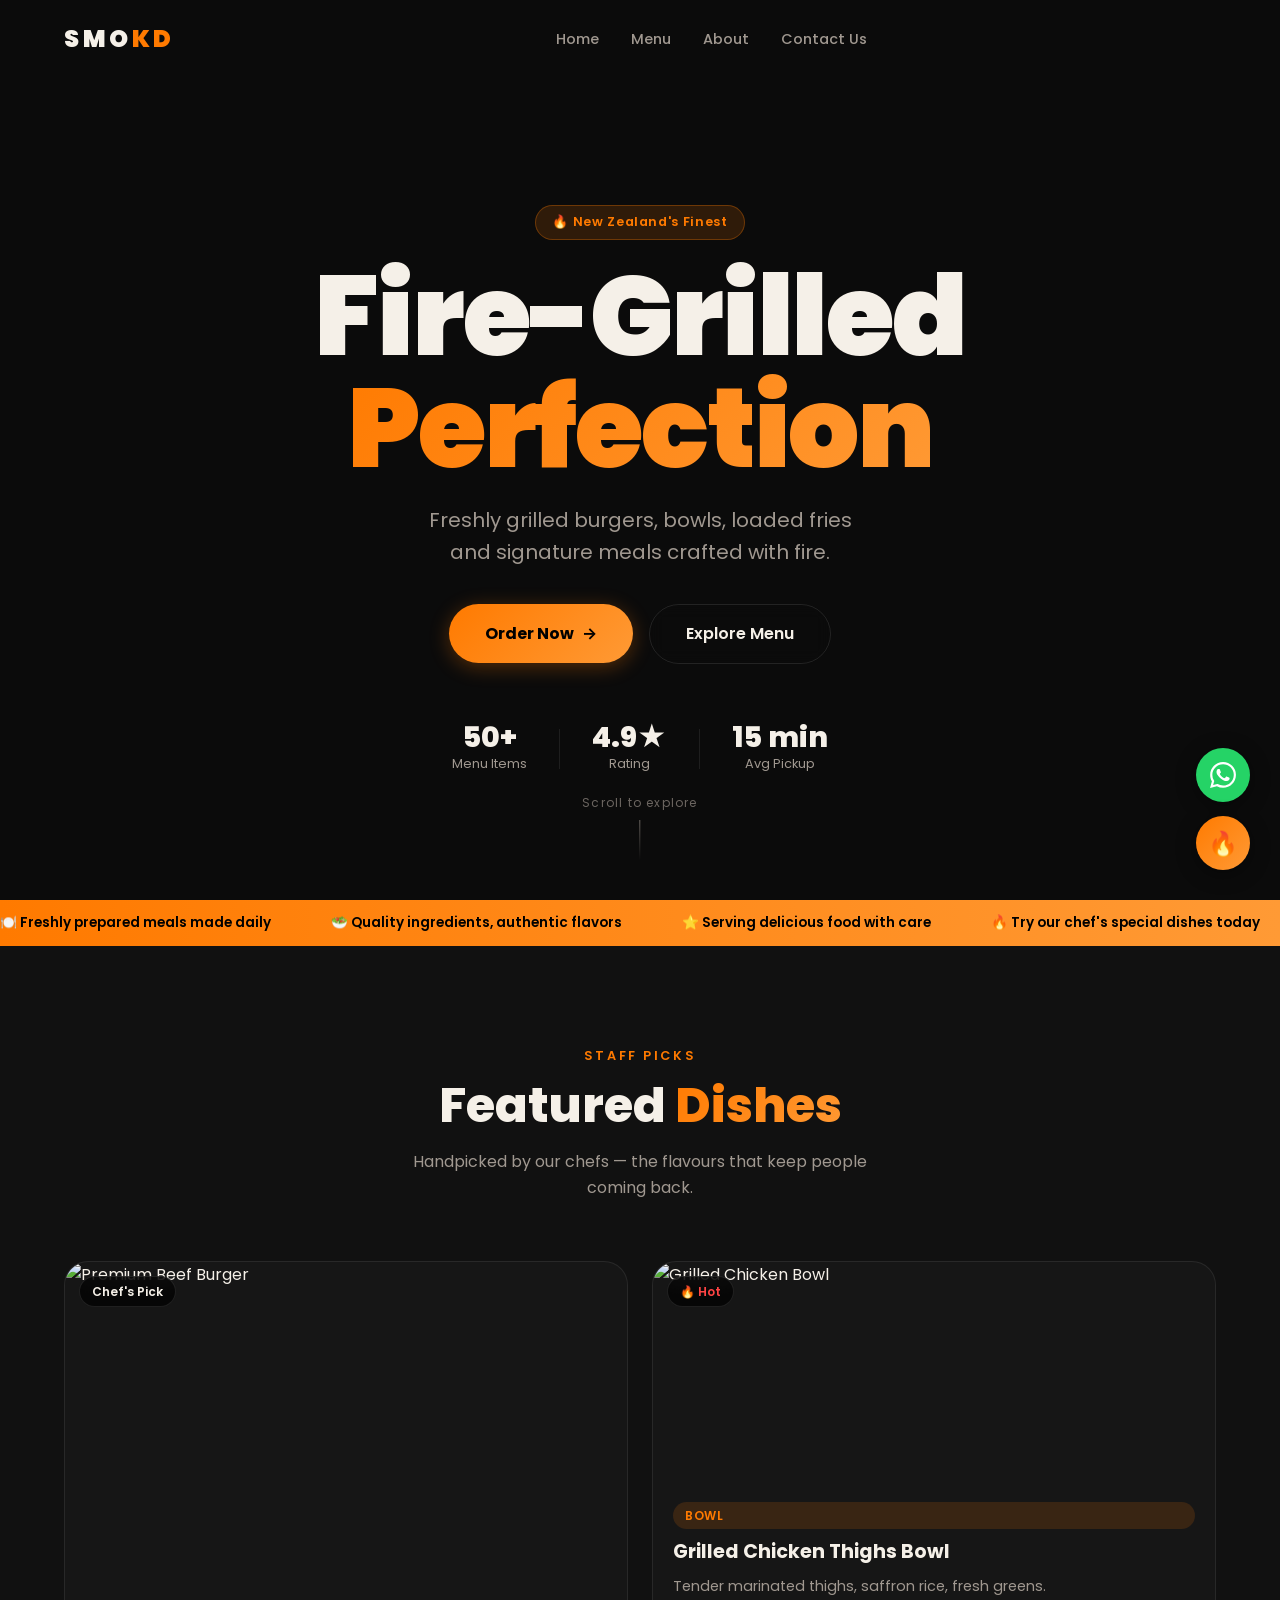
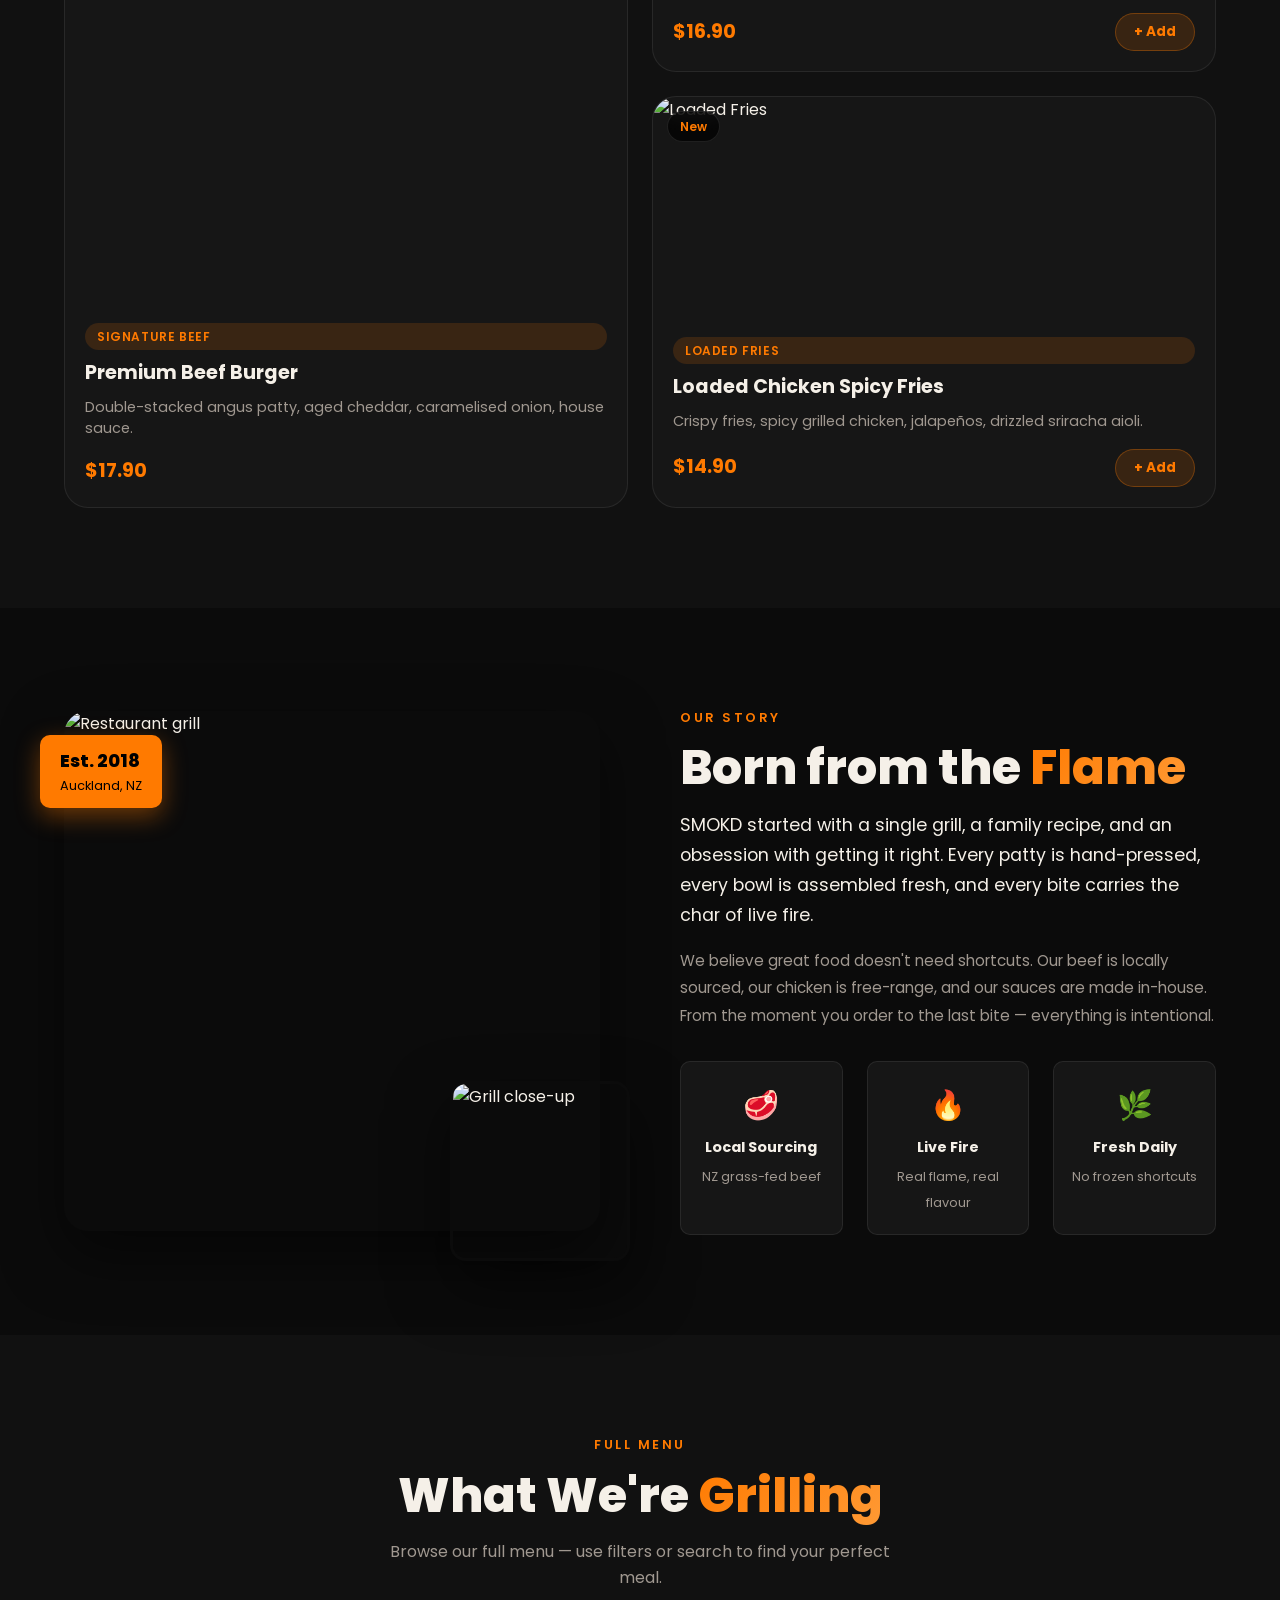
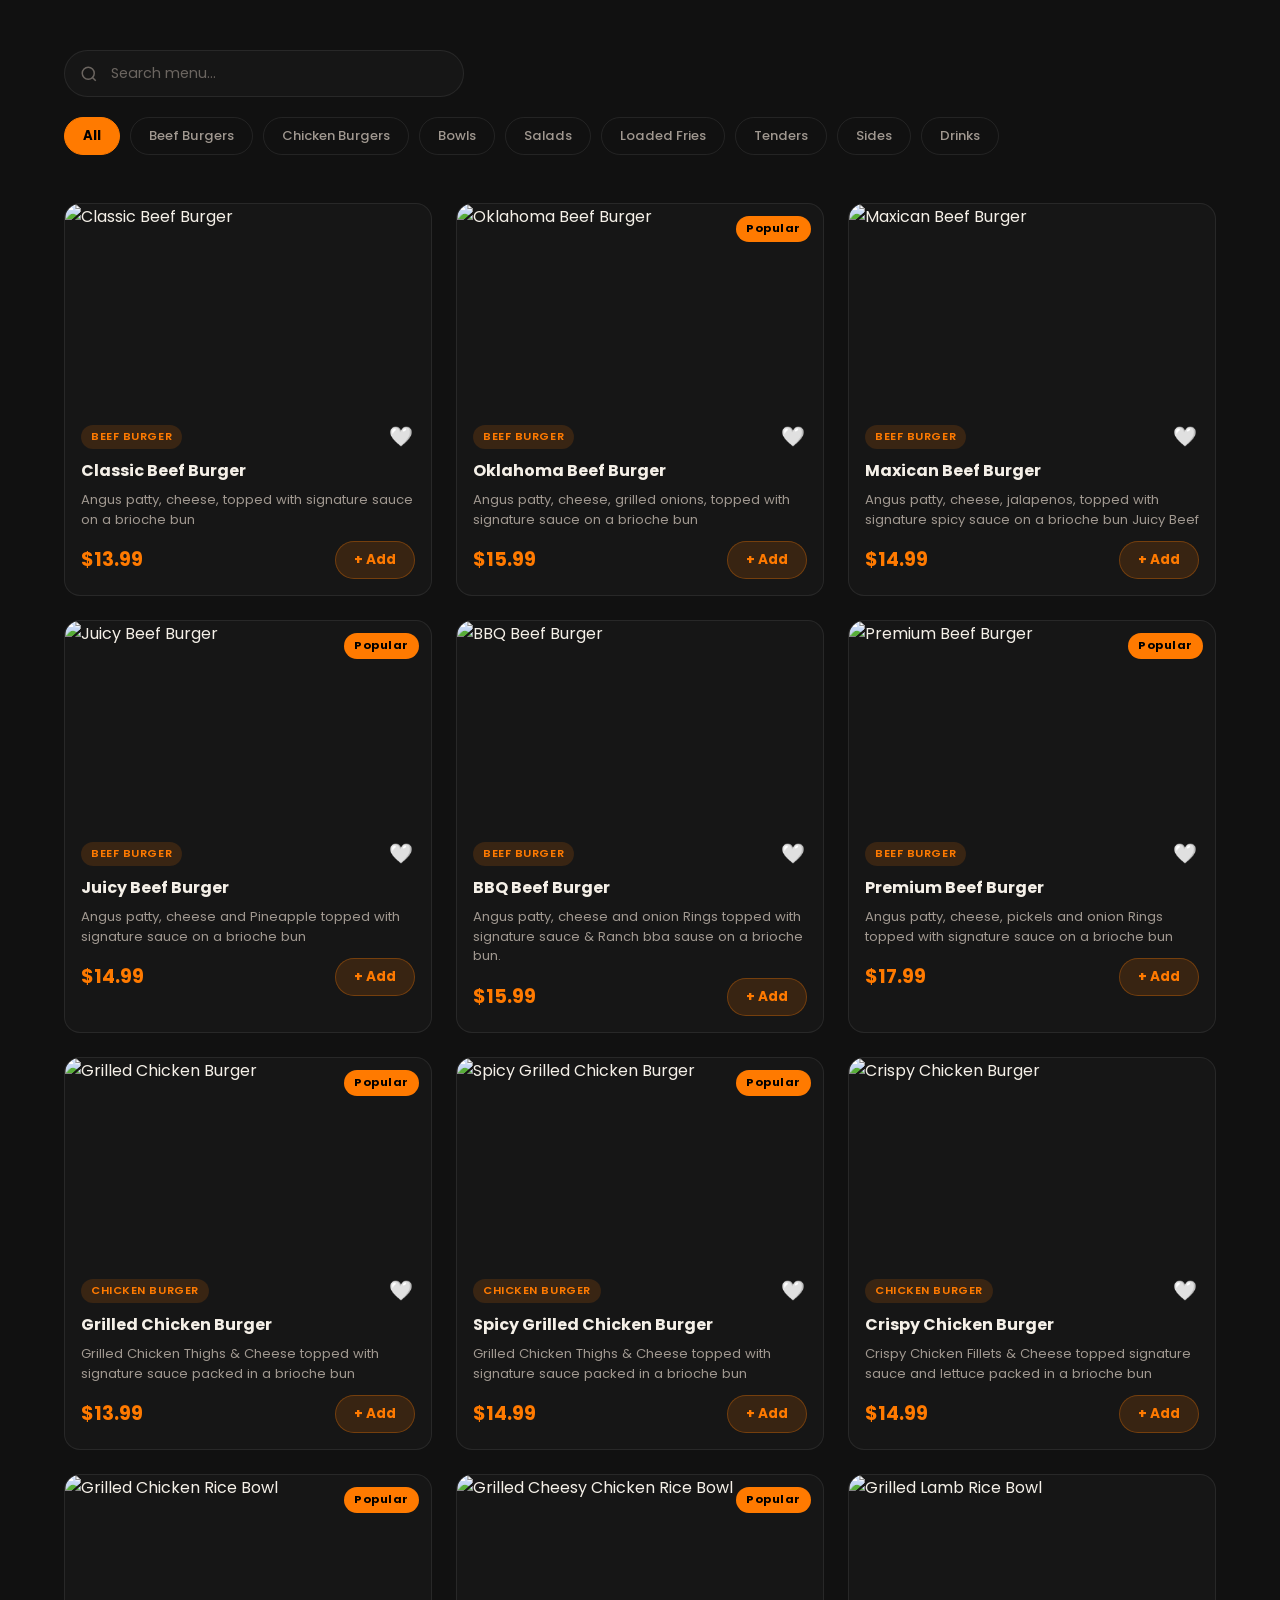
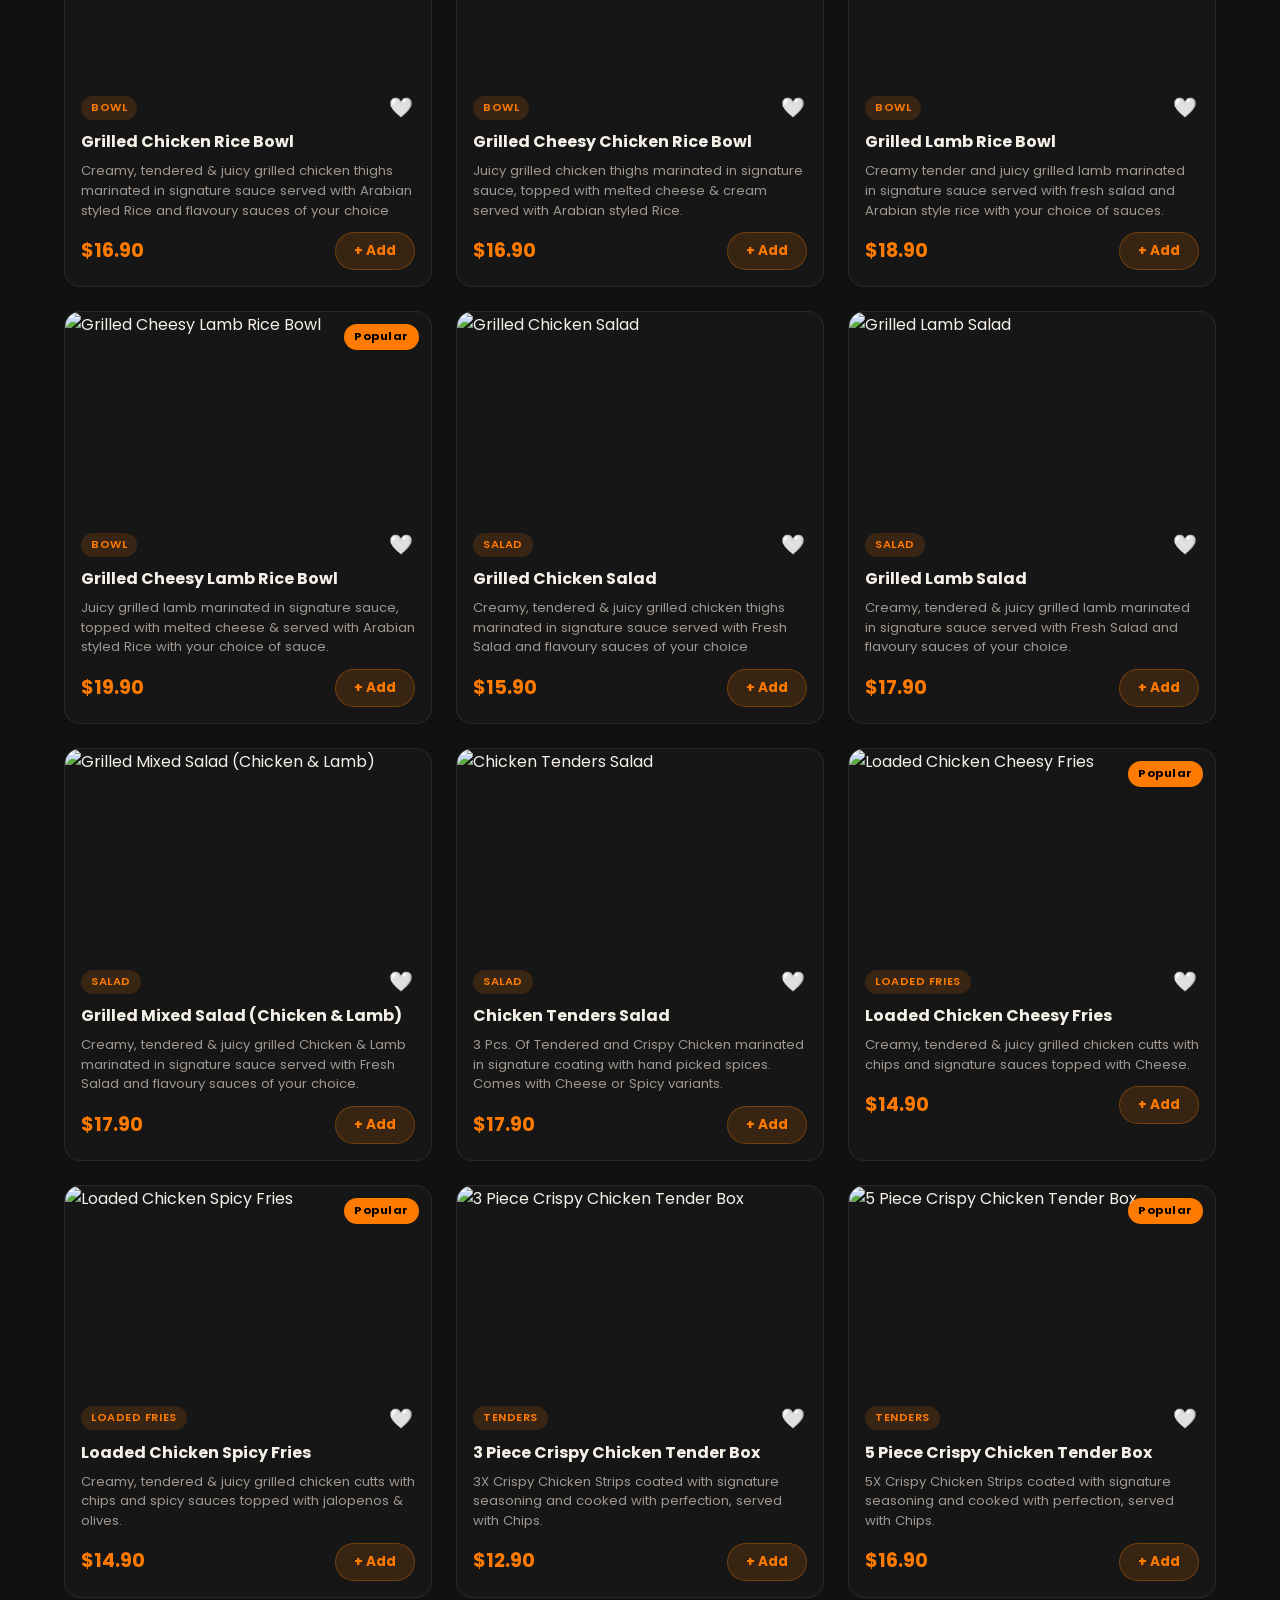
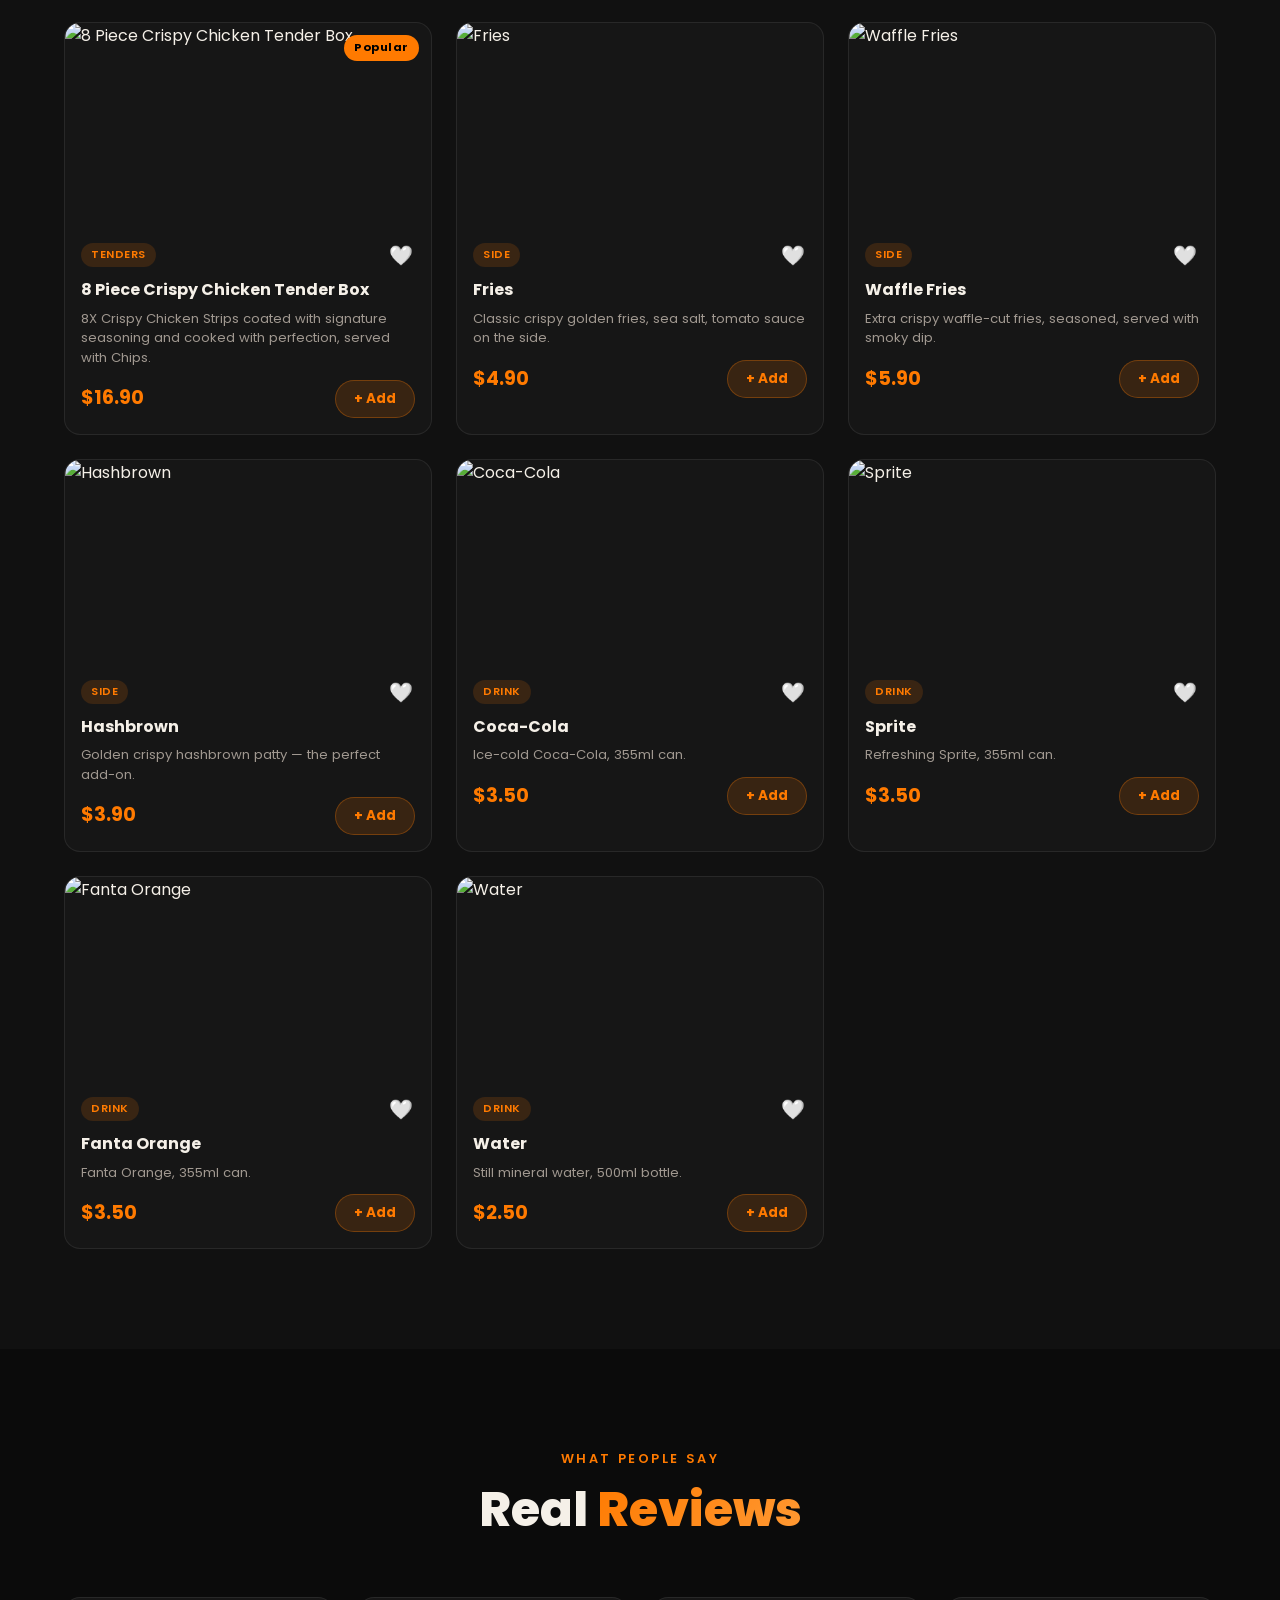
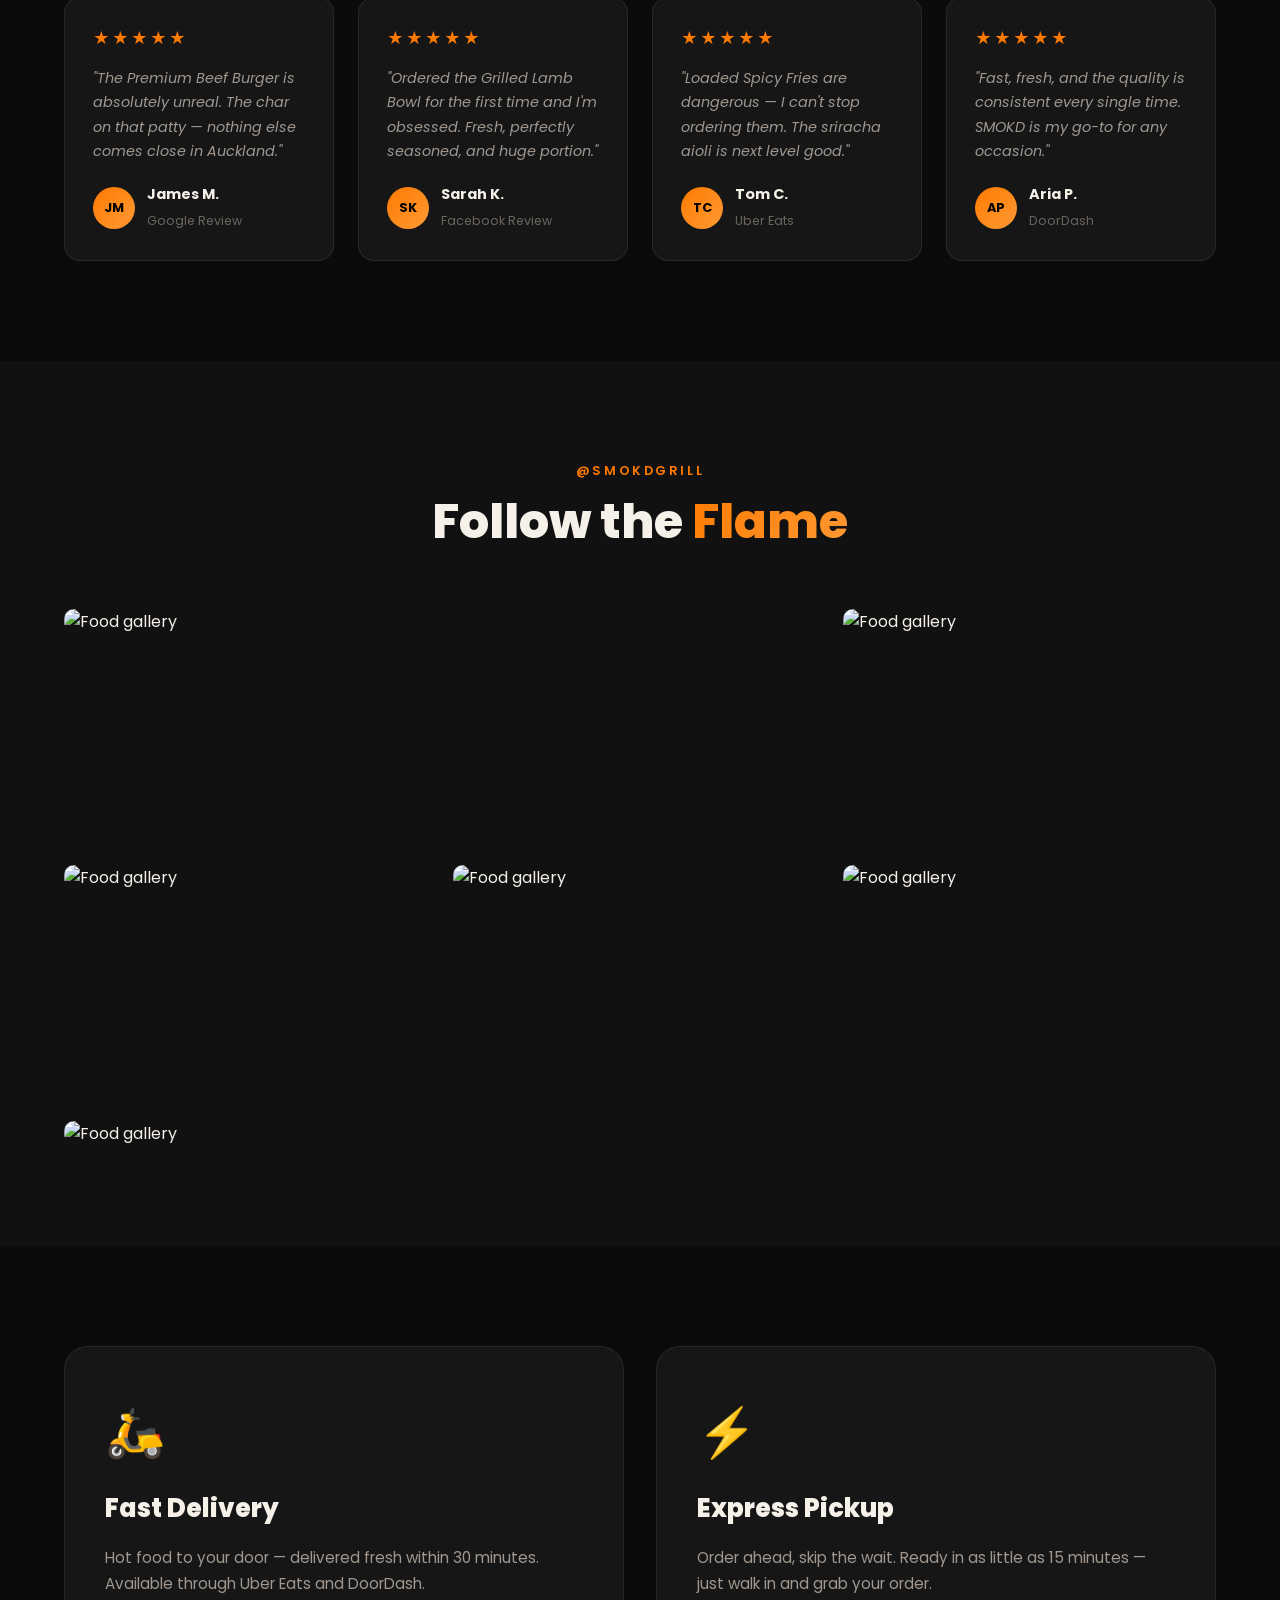
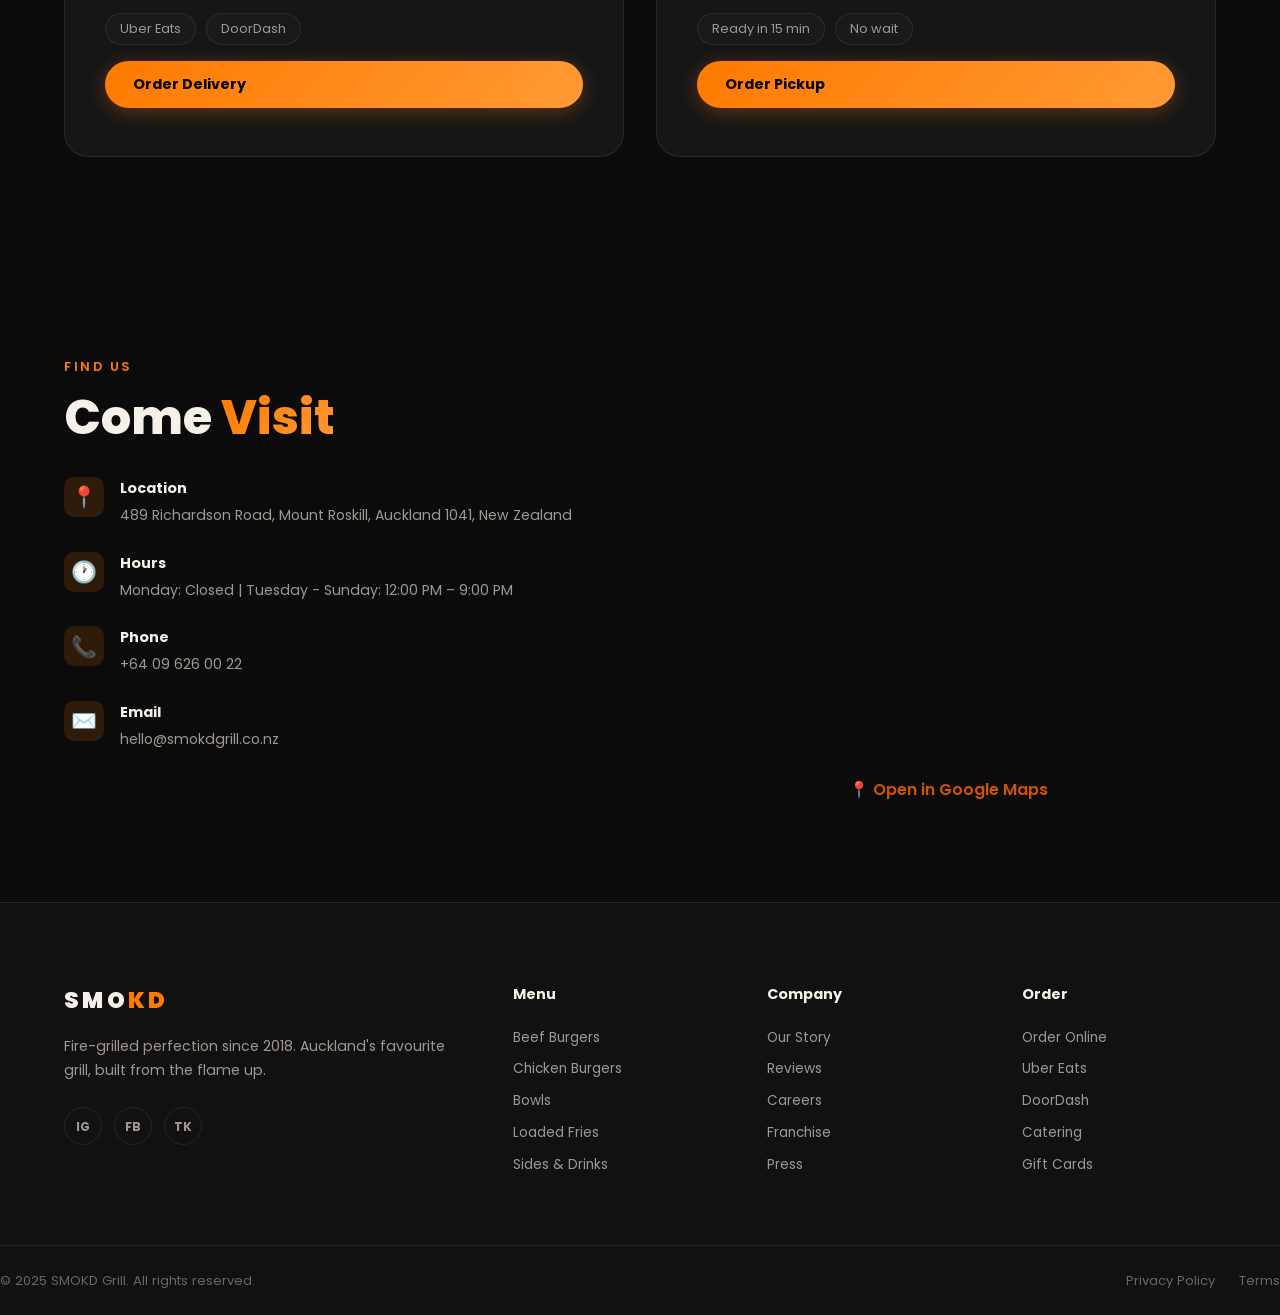
==== index.html @ f9bfecbe "First commit" ====
<!DOCTYPE html>
<html lang="en">

<head>
  <meta charset="UTF-8" />
  <meta name="viewport" content="width=device-width, initial-scale=1.0" />
  <title>SMOKD Grill — Fire-Grilled Perfection</title>
  <meta name="description"
    content="Freshly grilled burgers, bowls, loaded fries and signature meals. Experience fire-grilled perfection at SMOKD Grill." />
  <link rel="preconnect" href="https://fonts.googleapis.com" />
  <link rel="preconnect" href="https://fonts.gstatic.com" crossorigin />
  <link
    href="https://fonts.googleapis.com/css2?family=Poppins:wght@300;400;500;600;700;800;900&family=Inter:wght@300;400;500;600&display=swap"
    rel="stylesheet" />
  <link rel="stylesheet" href="style.css" />
</head>

<body>

  <!-- LOADING SCREEN -->
  <div id="loader" class="loader">
    <div class="loader-inner">
      <div class="loader-logo">SMOKD</div>
      <div class="loader-bar">
        <div class="loader-fill"></div>
      </div>
    </div>
  </div>

  <!-- STICKY NAV -->
  <nav class="navbar" id="navbar">
    <div class="nav-container">
      <a href="#" class="nav-logo">SMO<span>KD</span></a>
      <div class="nav-links" id="navLinks">
        <a href="#home">Home</a>
        <a href="#menu">Menu</a>
        <a href="#about">About</a>
        <a href="#contact">Contact Us</a>
      </div>
    </div>
  </nav>

  <!-- HERO -->
  <section class="hero" id="home">
    <div class="hero-bg">
      <img src="https://images.unsplash.com/photo-1568901346375-23c9450c58cd?w=1800&q=90&auto=format" alt="Hero burger"
        class="hero-img" id="heroImg" />
      <div class="hero-overlay"></div>
    </div>
    <div class="hero-content">
      <div class="hero-badge reveal-up">🔥 New Zealand's Finest</div>
      <h1 class="hero-headline reveal-up">Fire-Grilled<br /><span class="accent-text">Perfection</span></h1>
      <p class="hero-sub reveal-up">Freshly grilled burgers, bowls, loaded fries<br />and signature meals crafted with
        fire.</p>
      <div class="hero-cta reveal-up">
        <a href="#menu" class="btn-primary large">Order Now <span class="arrow">→</span></a>
        <a href="#menu" class="btn-ghost large">Explore Menu</a>
      </div>
      <div class="hero-stats reveal-up">
        <div class="stat"><strong>50+</strong><span>Menu Items</span></div>
        <div class="stat-divider"></div>
        <div class="stat"><strong>4.9★</strong><span>Rating</span></div>
        <div class="stat-divider"></div>
        <div class="stat"><strong>15 min</strong><span>Avg Pickup</span></div>
      </div>
    </div>
    <div class="hero-scroll-hint">
      <span>Scroll to explore</span>
      <div class="scroll-line"></div>
    </div>
  </section>

  <!-- PROMO BANNER -->
  <div class="promo-banner">
    <div class="promo-track">
      <span>🍽️ Freshly prepared meals made daily</span>
      <span>🥗 Quality ingredients, authentic flavors</span>
      <span>⭐ Serving delicious food with care</span>
      <span>🔥 Try our chef's special dishes today</span>
      <span>🍽️ Freshly prepared meals made daily</span>
      <span>🥗 Quality ingredients, authentic flavors</span>
      <span>⭐ Serving delicious food with care</span>
      <span>🔥 Try our chef's special dishes today</span>
    </div>
  </div>

  <!-- FEATURED DISHES -->
  <section class="featured section-pad" id="featured">
    <div class="container">
      <div class="section-header reveal-up">
        <p class="section-eyebrow">Staff Picks</p>
        <h2 class="section-title">Featured <span class="accent-text">Dishes</span></h2>
        <p class="section-sub">Handpicked by our chefs — the flavours that keep people coming back.</p>
      </div>
      <div class="featured-grid">
        <div class="featured-card large reveal-up" data-delay="0">
          <div class="featured-img-wrap">
            <img src="https://images.unsplash.com/photo-1568901346375-23c9450c58cd?w=900&q=85&auto=format"
              alt="Premium Beef Burger" loading="lazy" />
            <div class="featured-badge">Chef's Pick</div>
          </div>
          <div class="featured-info">
            <span class="tag">Signature Beef</span>
            <h3>Premium Beef Burger</h3>
            <p>Double-stacked angus patty, aged cheddar, caramelised onion, house sauce.</p>
            <div class="featured-footer">
              <span class="price" data-item="Premium Beef Burger">$17.90</span>
            </div>
          </div>
        </div>
        <div class="featured-card reveal-up" data-delay="100">
          <div class="featured-img-wrap">
            <img src="https://images.unsplash.com/photo-1546069901-ba9599a7e63c?w=600&q=80&auto=format"
              alt="Grilled Chicken Bowl" loading="lazy" />
            <div class="featured-badge hot">🔥 Hot</div>
          </div>
          <div class="featured-info">
            <span class="tag">Bowl</span>
            <h3>Grilled Chicken Thighs Bowl</h3>
            <p>Tender marinated thighs, saffron rice, fresh greens.</p>
            <div class="featured-footer">
              <span class="price" data-item="Grilled Chicken Thighs Bowl">$16.90</span>
              <button class="btn-add"
                onclick="addToCart('Grilled Chicken Thighs Bowl', 16.90, 'https://images.unsplash.com/photo-1606755962773-d324e0a13086?w=300&q=80')">+
                Add</button>
            </div>
          </div>
        </div>
        <div class="featured-card reveal-up" data-delay="200">
          <div class="featured-img-wrap">
            <img src="https://images.unsplash.com/photo-1573080496219-bb080dd4f877?w=700&q=85&auto=format"
              alt="Loaded Fries" loading="lazy" />
            <div class="featured-badge new">New</div>
          </div>
          <div class="featured-info">
            <span class="tag">Loaded Fries</span>
            <h3>Loaded Chicken Spicy Fries</h3>
            <p>Crispy fries, spicy grilled chicken, jalapeños, drizzled sriracha aioli.</p>
            <div class="featured-footer">
              <span class="price" data-item="Loaded Chicken Spicy Fries">$14.90</span>
              <button class="btn-add"
                onclick="addToCart('Loaded Chicken Spicy Fries', 14.90, 'https://images.unsplash.com/photo-1573080496219-bb080dd4f877?w=300&q=80')">+
                Add</button>
            </div>
          </div>
        </div>
      </div>
    </div>
  </section>

  <!-- ABOUT -->
  <section class="about section-pad" id="about">
    <div class="container about-grid">
      <div class="about-media reveal-left">
        <div class="about-img-stack">
          <img src="https://images.unsplash.com/photo-1555396273-367ea4eb4db5?w=700&q=85&auto=format"
            alt="Restaurant grill" class="about-img-main" loading="lazy" />
          <img src="https://images.unsplash.com/photo-1528735602780-2552fd46c7af?w=400&q=80&auto=format"
            alt="Grill close-up" class="about-img-float" loading="lazy" />
        </div>
        <div class="about-badge-float">
          <strong>Est. 2018</strong>
          <span>Auckland, NZ</span>
        </div>
      </div>
      <div class="about-content reveal-right">
        <p class="section-eyebrow">Our Story</p>
        <h2 class="section-title">Born from the <span class="accent-text">Flame</span></h2>
        <p class="about-lead">SMOKD started with a single grill, a family recipe, and an obsession with getting it
          right. Every patty is hand-pressed, every bowl is assembled fresh, and every bite carries the char of live
          fire.</p>
        <p class="about-body">We believe great food doesn't need shortcuts. Our beef is locally sourced, our chicken is
          free-range, and our sauces are made in-house. From the moment you order to the last bite — everything is
          intentional.</p>
        <div class="about-pillars">
          <div class="pillar">
            <div class="pillar-icon">🥩</div>
            <strong>Local Sourcing</strong>
            <span>NZ grass-fed beef</span>
          </div>
          <div class="pillar">
            <div class="pillar-icon">🔥</div>
            <strong>Live Fire</strong>
            <span>Real flame, real flavour</span>
          </div>
          <div class="pillar">
            <div class="pillar-icon">🌿</div>
            <strong>Fresh Daily</strong>
            <span>No frozen shortcuts</span>
          </div>
        </div>
      </div>
    </div>
  </section>

  <!-- FULL MENU -->
  <section class="menu-section section-pad" id="menu">
    <div class="container">
      <div class="section-header reveal-up">
        <p class="section-eyebrow">Full Menu</p>
        <h2 class="section-title">What We're <span class="accent-text">Grilling</span></h2>
        <p class="section-sub">Browse our full menu — use filters or search to find your perfect meal.</p>
      </div>

      <!-- Search + Filter Bar -->
      <div class="menu-controls reveal-up">
        <div class="search-wrap">
          <svg viewBox="0 0 24 24" fill="none" stroke="currentColor" stroke-width="2">
            <circle cx="11" cy="11" r="8" />
            <path d="m21 21-4.35-4.35" />
          </svg>
          <input type="text" id="menuSearch" placeholder="Search menu..." class="menu-search" />
        </div>
        <div class="filter-tabs" id="filterTabs">
          <button class="filter-btn active" data-cat="all">All</button>
          <button class="filter-btn" data-cat="beef">Beef Burgers</button>
          <button class="filter-btn" data-cat="chicken">Chicken Burgers</button>
          <button class="filter-btn" data-cat="bowls">Bowls</button>
          <button class="filter-btn" data-cat="salads">Salads</button>
          <button class="filter-btn" data-cat="fries">Loaded Fries</button>
          <button class="filter-btn" data-cat="tenders">Tenders</button>
          <button class="filter-btn" data-cat="sides">Sides</button>
          <button class="filter-btn" data-cat="drinks">Drinks</button>
        </div>
      </div>

      <!-- Menu Grid -->
      <div class="menu-grid" id="menuGrid"></div>
    </div>
  </section>

  <!-- REVIEWS -->
  <section class="reviews section-pad" id="reviews">
    <div class="container">
      <div class="section-header reveal-up">
        <p class="section-eyebrow">What People Say</p>
        <h2 class="section-title">Real <span class="accent-text">Reviews</span></h2>
      </div>
      <div class="reviews-grid">
        <div class="review-card reveal-up" data-delay="0">
          <div class="review-stars">★★★★★</div>
          <p class="review-text">"The Premium Beef Burger is absolutely unreal. The char on that patty — nothing else
            comes close in Auckland."</p>
          <div class="review-author">
            <div class="author-avatar">JM</div>
            <div><strong>James M.</strong><span>Google Review</span></div>
          </div>
        </div>
        <div class="review-card reveal-up" data-delay="100">
          <div class="review-stars">★★★★★</div>
          <p class="review-text">"Ordered the Grilled Lamb Bowl for the first time and I'm obsessed. Fresh, perfectly
            seasoned, and huge portion."</p>
          <div class="review-author">
            <div class="author-avatar">SK</div>
            <div><strong>Sarah K.</strong><span>Facebook Review</span></div>
          </div>
        </div>
        <div class="review-card reveal-up" data-delay="200">
          <div class="review-stars">★★★★★</div>
          <p class="review-text">"Loaded Spicy Fries are dangerous — I can't stop ordering them. The sriracha aioli is
            next level good."</p>
          <div class="review-author">
            <div class="author-avatar">TC</div>
            <div><strong>Tom C.</strong><span>Uber Eats</span></div>
          </div>
        </div>
        <div class="review-card reveal-up" data-delay="300">
          <div class="review-stars">★★★★★</div>
          <p class="review-text">"Fast, fresh, and the quality is consistent every single time. SMOKD is my go-to for
            any occasion."</p>
          <div class="review-author">
            <div class="author-avatar">AP</div>
            <div><strong>Aria P.</strong><span>DoorDash</span></div>
          </div>
        </div>
      </div>
    </div>
  </section>

  <!-- GALLERY -->
  <section class="gallery section-pad">
    <div class="container">
      <div class="section-header reveal-up">
        <p class="section-eyebrow">@smokdgrill</p>
        <h2 class="section-title">Follow the <span class="accent-text">Flame</span></h2>
      </div>
      <div class="gallery-grid reveal-up">
        <div class="gallery-item"><img
            src="https://images.unsplash.com/photo-1550317138-10000687a72b?w=500&q=80&auto=format" alt="Food gallery"
            loading="lazy" /></div>
        <div class="gallery-item"><img
            src="https://images.unsplash.com/photo-1571091718767-18b5b1457add?w=500&q=80&auto=format" alt="Food gallery"
            loading="lazy" /></div>
        <div class="gallery-item"><img
            src="https://images.unsplash.com/photo-1565299507177-b0ac66763828?w=500&q=80&auto=format" alt="Food gallery"
            loading="lazy" /></div>
        <div class="gallery-item"><img
            src="https://images.unsplash.com/photo-1514190051997-0f6f39ca5cde?w=500&q=80&auto=format" alt="Food gallery"
            loading="lazy" /></div>
        <div class="gallery-item"><img
            src="https://images.unsplash.com/photo-1561758033-d89a9ad46330?w=500&q=80&auto=format" alt="Food gallery"
            loading="lazy" /></div>
        <div class="gallery-item"><img
            src="https://images.unsplash.com/photo-1606755962773-d324e0a13086?w=500&q=80&auto=format" alt="Food gallery"
            loading="lazy" /></div>
      </div>
    </div>
  </section>

  <!-- DELIVERY & PICKUP -->
  <section class="delivery section-pad" id="delivery">
    <div class="container">
      <div class="delivery-grid">
        <div class="delivery-card reveal-left">
          <div class="delivery-icon">🛵</div>
          <h3>Fast Delivery</h3>
          <p>Hot food to your door — delivered fresh within 30 minutes. Available through Uber Eats and DoorDash.</p>
          <div class="delivery-apps">
            <span class="app-badge">Uber Eats</span>
            <span class="app-badge">DoorDash</span>
          </div>
          <a href="#" class="btn-primary">Order Delivery</a>
        </div>
        <div class="delivery-card reveal-right">
          <div class="delivery-icon">⚡</div>
          <h3>Express Pickup</h3>
          <p>Order ahead, skip the wait. Ready in as little as 15 minutes — just walk in and grab your order.</p>
          <div class="delivery-apps">
            <span class="app-badge">Ready in 15 min</span>
            <span class="app-badge">No wait</span>
          </div>
          <a href="#menu" class="btn-primary">Order Pickup</a>
        </div>
      </div>
    </div>
  </section>


  <!-- CONTACT -->
  <section class="contact section-pad" id="contact">
    <div class="container contact-grid">
      <div class="contact-info reveal-left">
        <p class="section-eyebrow">Find Us</p>
        <h2 class="section-title">Come <span class="accent-text">Visit</span></h2>
        <div class="contact-details">
          <div class="contact-item">
            <div class="ci-icon">📍</div>
            <div><strong>Location</strong><span>489 Richardson Road, Mount Roskill, Auckland 1041, New Zealand</span>
            </div>
          </div>
          <div class="contact-item">
            <div class="ci-icon">🕐</div>
            <div><strong>Hours</strong><span>Monday: Closed</span><span> | Tuesday - Sunday: 12:00 PM – 9:00 PM</span>
            </div>
          </div>
          <div class="contact-item">
            <div class="ci-icon">📞</div>
            <div><strong>Phone</strong><span>+64 09 626 00 22</span></div>
          </div>
          <div class="contact-item">
            <div class="ci-icon">✉️</div>
            <div><strong>Email</strong><span>hello@smokdgrill.co.nz</span></div>
          </div>
        </div>
      </div>
      <div class="contact-map reveal-right">
        <iframe
          src="https://maps.google.com/maps?q=489%20Richardson%20Road,%20Mount%20Roskill,%20Auckland%201041,%20New%20Zealand&t=&z=15&ie=UTF8&iwloc=&output=embed"
          width="100%" height="400" style="border:0; border-radius:16px;" allowfullscreen="" loading="lazy"
          referrerpolicy="no-referrer-when-downgrade">
        </iframe>

        <div class="map-link">
          <a href="https://www.google.com/maps/search/?api=1&query=489+Richardson+Road,+Mount+Roskill,+Auckland+1041,+New+Zealand"
            target="_blank" rel="noopener noreferrer">
            📍 Open in Google Maps
          </a>
        </div>
      </div>
    </div>
  </section>

  <!-- FOOTER -->
  <footer class="footer">
    <div class="container footer-grid">
      <div class="footer-brand">
        <div class="nav-logo">SMO<span>KD</span></div>
        <p>Fire-grilled perfection since 2018. Auckland's favourite grill, built from the flame up.</p>
        <div class="social-links">
          <a href="#" aria-label="Instagram">IG</a>
          <a href="#" aria-label="Facebook">FB</a>
          <a href="#" aria-label="TikTok">TK</a>
        </div>
      </div>
      <div class="footer-col">
        <h4>Menu</h4>
        <a href="#menu">Beef Burgers</a>
        <a href="#menu">Chicken Burgers</a>
        <a href="#menu">Bowls</a>
        <a href="#menu">Loaded Fries</a>
        <a href="#menu">Sides & Drinks</a>
      </div>
      <div class="footer-col">
        <h4>Company</h4>
        <a href="#about">Our Story</a>
        <a href="#reviews">Reviews</a>
        <a href="#">Careers</a>
        <a href="#">Franchise</a>
        <a href="#">Press</a>
      </div>
      <div class="footer-col">
        <h4>Order</h4>
        <a href="#menu">Order Online</a>
        <a href="#">Uber Eats</a>
        <a href="#">DoorDash</a>
        <a href="#">Catering</a>
        <a href="#">Gift Cards</a>
      </div>
    </div>
    <div class="footer-bottom">
      <span>© 2025 SMOKD Grill. All rights reserved.</span>
      <div class="footer-legal">
        <a href="#">Privacy Policy</a>
        <a href="#">Terms</a>
      </div>
    </div>
  </footer>

  <!-- CART DRAWER -->
  <div class="cart-overlay" id="cartOverlay" onclick="closeCart()"></div>
  <aside class="cart-drawer" id="cartDrawer">
    <div class="cart-header">
      <h3>Your Order</h3>
      <button class="cart-close" onclick="closeCart()" aria-label="Close cart">✕</button>
    </div>
    <div class="cart-body" id="cartBody">
      <div class="cart-empty" id="cartEmpty">
        <div class="cart-empty-icon">🛒</div>
        <p>Your cart is empty</p>
        <a href="#menu" onclick="closeCart()" class="btn-primary">Browse Menu</a>
      </div>
      <div id="cartItems"></div>
    </div>
    <div class="cart-footer" id="cartFooter" style="display:none">
      <div class="order-type">
        <button class="ot-btn active" data-type="pickup" onclick="setOrderType('pickup', this)">⚡ Pickup</button>
        <button class="ot-btn" data-type="delivery" onclick="setOrderType('delivery', this)">🛵 Delivery</button>
      </div>
      <div class="coupon-row">
        <input type="text" placeholder="Coupon code" class="coupon-input" id="couponInput" />
        <button class="btn-coupon" onclick="applyCoupon()">Apply</button>
      </div>
      <div class="cart-totals">
        <div class="ct-row"><span>Subtotal</span><span id="cartSubtotal">$0.00</span></div>
        <div class="ct-row discount" id="discountRow" style="display:none"><span>Discount</span><span id="discountAmt"
            class="accent-text">-$0.00</span></div>
        <div class="ct-row total"><span>Total</span><span id="cartTotal">$0.00</span></div>
      </div>
      <button class="btn-checkout" onclick="openCheckout()">Proceed to Checkout →</button>
    </div>
  </aside>

  <!-- CHECKOUT MODAL -->
  <div class="modal-overlay" id="checkoutOverlay" onclick="closeCheckout()">
    <div class="checkout-modal" onclick="event.stopPropagation()">
      <button class="modal-close" onclick="closeCheckout()">✕</button>
      <h2>Complete Your Order</h2>
      <div class="checkout-form">
        <div class="form-row">
          <div class="form-group">
            <label>First Name</label>
            <input type="text" placeholder="John" class="form-input" />
          </div>
          <div class="form-group">
            <label>Last Name</label>
            <input type="text" placeholder="Smith" class="form-input" />
          </div>
        </div>
        <div class="form-group">
          <label>Phone</label>
          <input type="tel" placeholder="+64 21 123 4567" class="form-input" />
        </div>
        <div class="form-group" id="deliveryAddressWrap" style="display:none">
          <label>Delivery Address</label>
          <input type="text" placeholder="123 Queen St, Auckland" class="form-input" />
        </div>
        <div class="form-group">
          <label>Special Instructions</label>
          <textarea placeholder="Any allergies or special requests?" class="form-input" rows="3"></textarea>
        </div>
        <div class="form-group">
          <label>Payment Method</label>
          <div class="payment-methods">
            <label class="pm-option">
              <input type="radio" name="payment" value="card" checked /> Credit / Debit Card
            </label>
            <label class="pm-option">
              <input type="radio" name="payment" value="cash" /> Cash on Pickup
            </label>
          </div>
        </div>
        <div class="checkout-summary">
          <strong>Order Summary</strong>
          <div id="checkoutItems"></div>
          <div class="ct-row total"><span>Total</span><span id="checkoutTotal">$0.00</span></div>
        </div>
        <button class="btn-checkout full" onclick="placeOrder()">Place Order 🔥</button>
      </div>
    </div>
  </div>

  <!-- ORDER SUCCESS -->
  <div class="modal-overlay" id="successOverlay">
    <div class="success-modal">
      <div class="success-icon">🎉</div>
      <h2>Order Confirmed!</h2>
      <p>Your order has been received. Estimated time: <strong>15–20 minutes</strong>.</p>
      <div class="order-tracking">
        <div class="track-step active">
          <div class="ts-dot"></div><span>Order Received</span>
        </div>
        <div class="track-line"></div>
        <div class="track-step">
          <div class="ts-dot"></div><span>Grilling</span>
        </div>
        <div class="track-line"></div>
        <div class="track-step">
          <div class="ts-dot"></div><span>Ready</span>
        </div>
      </div>
      <button class="btn-primary" onclick="closeSuccess()">Back to Menu</button>
    </div>
  </div>

  <!-- ITEM DETAIL MODAL -->
  <div class="modal-overlay" id="itemOverlay" onclick="closeItemModal()">
    <div class="item-modal" onclick="event.stopPropagation()">
      <button class="modal-close" onclick="closeItemModal()">✕</button>
      <div class="im-img-wrap"><img id="imImg" src="" alt="" /></div>
      <div class="im-content">
        <span class="tag" id="imTag"></span>
        <h3 id="imName"></h3>
        <p id="imDesc"></p>
        <div class="im-footer">
          <span class="price" id="imPrice"></span>
          <div class="qty-ctrl">
            <button onclick="changeQty(-1)">−</button>
            <span id="qtyDisplay">1</span>
            <button onclick="changeQty(1)">+</button>
          </div>
          <button class="btn-primary" onclick="addFromModal()">Add to Order</button>
        </div>
      </div>
    </div>
  </div>

  <!-- FLOATING BUTTONS -->
  <div class="floating-btns">
    <a href="https://wa.me/64096260022" class="fab whatsapp" aria-label="WhatsApp Support" target="_blank">
      <svg viewBox="0 0 24 24" fill="currentColor">
        <path
          d="M17.472 14.382c-.297-.149-1.758-.867-2.03-.967-.273-.099-.471-.148-.67.15-.197.297-.767.966-.94 1.164-.173.199-.347.223-.644.075-.297-.15-1.255-.463-2.39-1.475-.883-.788-1.48-1.761-1.653-2.059-.173-.297-.018-.458.13-.606.134-.133.298-.347.446-.52.149-.174.198-.298.298-.497.099-.198.05-.371-.025-.52-.075-.149-.669-1.612-.916-2.207-.242-.579-.487-.5-.669-.51-.173-.008-.371-.01-.57-.01-.198 0-.52.074-.792.372-.272.297-1.04 1.016-1.04 2.479 0 1.462 1.065 2.875 1.213 3.074.149.198 2.096 3.2 5.077 4.487.709.306 1.262.489 1.694.625.712.227 1.36.195 1.871.118.571-.085 1.758-.719 2.006-1.413.248-.694.248-1.289.173-1.413-.074-.124-.272-.198-.57-.347m-5.421 7.403h-.004a9.87 9.87 0 01-5.031-1.378l-.361-.214-3.741.982.998-3.648-.235-.374a9.86 9.86 0 01-1.51-5.26c.001-5.45 4.436-9.884 9.888-9.884 2.64 0 5.122 1.03 6.988 2.898a9.825 9.825 0 012.893 6.994c-.003 5.45-4.437 9.884-9.885 9.884m8.413-18.297A11.815 11.815 0 0012.05 0C5.495 0 .16 5.335.157 11.892c0 2.096.547 4.142 1.588 5.945L.057 24l6.305-1.654a11.882 11.882 0 005.683 1.448h.005c6.554 0 11.89-5.335 11.893-11.893a11.821 11.821 0 00-3.48-8.413z" />
      </svg>
    </a>
    <button class="fab order" onclick="document.getElementById('menu').scrollIntoView({behavior:'smooth'})"
      aria-label="Order now">
      🔥
    </button>
  </div>

  <script src="menu-data.js"></script>
  <script src="app.js"></script>
</body>

</html>
---- style.css ----
/* ===================== SMOKD GRILL - PREMIUM STYLES ===================== */

:root {
  --bg: #0B0B0B;
  --bg2: #111111;
  --bg3: #1A1A1A;
  --surface: #161616;
  --surface2: #1E1E1E;
  --border: rgba(255,255,255,0.08);
  --accent: #FF7A00;
  --accent2: #FF9A35;
  --accent-dim: rgba(255,122,0,0.15);
  --text: #F5F0E8;
  --text2: #A09890;
  --text3: #6B6560;
  --white: #FFFFFF;
  --error: #FF4444;
  --success: #22C55E;
  --glass: rgba(255,255,255,0.04);
  --glass-border: rgba(255,255,255,0.1);
  --shadow: 0 24px 60px rgba(0,0,0,0.5);
  --shadow-glow: 0 0 40px rgba(255,122,0,0.2);
  --radius: 16px;
  --radius-sm: 10px;
  --radius-lg: 24px;
  --font: 'Poppins', 'Inter', sans-serif;
  --transition: 0.3s cubic-bezier(0.4, 0, 0.2, 1);
}

/* ===================== RESET ===================== */
*, *::before, *::after { box-sizing: border-box; margin: 0; padding: 0; }
html { scroll-behavior: smooth; }
body {
  background: var(--bg);
  color: var(--text);
  font-family: var(--font);
  font-size: 16px;
  line-height: 1.6;
  overflow-x: hidden;
  -webkit-font-smoothing: antialiased;
}
img { display: block; width: 100%; height: 100%; object-fit: cover; }
a { text-decoration: none; color: inherit; }
button { cursor: pointer; font-family: inherit; border: none; background: none; }
input, textarea, select { font-family: inherit; }

/* ===================== SCROLLBAR ===================== */
::-webkit-scrollbar { width: 6px; }
::-webkit-scrollbar-track { background: var(--bg2); }
::-webkit-scrollbar-thumb { background: var(--accent); border-radius: 3px; }

/* ===================== LOADER ===================== */
.loader {
  position: fixed; inset: 0; z-index: 9999;
  background: var(--bg);
  display: flex; align-items: center; justify-content: center;
  transition: opacity 0.5s ease, visibility 0.5s ease;
}
.loader.out { opacity: 0; visibility: hidden; }
.loader-inner { text-align: center; }
.loader-logo {
  font-size: 3rem; font-weight: 900; letter-spacing: 0.3em;
  background: linear-gradient(135deg, var(--accent), var(--accent2));
  -webkit-background-clip: text; -webkit-text-fill-color: transparent;
  margin-bottom: 24px;
}
.loader-bar {
  width: 200px; height: 3px; background: var(--bg3); border-radius: 2px; overflow: hidden;
}
.loader-fill {
  height: 100%; width: 0; background: var(--accent);
  border-radius: 2px; transition: width 0.15s ease;
}

/* ===================== UTILITIES ===================== */
.container { max-width: 1200px; margin: 0 auto; padding: 0 24px; }
.section-pad { padding: 100px 0; }
.accent-text {
  background: linear-gradient(135deg, var(--accent), var(--accent2));
  -webkit-background-clip: text; -webkit-text-fill-color: transparent;
}
.section-eyebrow {
  font-size: 0.8rem; font-weight: 600; letter-spacing: 0.2em;
  text-transform: uppercase; color: var(--accent); margin-bottom: 12px;
}
.section-title {
  font-size: clamp(2rem, 5vw, 3rem); font-weight: 800; line-height: 1.15;
  margin-bottom: 16px; color: var(--text);
}
.section-sub { font-size: 1rem; color: var(--text2); max-width: 500px; }
.section-header { text-align: center; margin-bottom: 60px; }
.section-header .section-sub { margin: 0 auto; }
.tag {
  display: inline-block; padding: 4px 12px; border-radius: 20px;
  background: var(--accent-dim); color: var(--accent);
  font-size: 0.75rem; font-weight: 600; letter-spacing: 0.05em; text-transform: uppercase;
}
.tag.small { font-size: 0.7rem; padding: 3px 10px; }
.price { font-size: 1.2rem; font-weight: 700; color: var(--accent); }

/* ===================== BUTTONS ===================== */
.btn-primary {
  display: inline-flex; align-items: center; gap: 8px;
  padding: 12px 28px; border-radius: 50px;
  background: linear-gradient(135deg, var(--accent), var(--accent2));
  color: #000; font-weight: 700; font-size: 0.9rem;
  transition: var(--transition); white-space: nowrap;
  box-shadow: 0 4px 20px rgba(255,122,0,0.3);
}
.btn-primary:hover {
  transform: translateY(-2px);
  box-shadow: 0 8px 30px rgba(255,122,0,0.5);
}
.btn-primary.large { padding: 16px 36px; font-size: 1rem; }
.btn-primary.full { width: 100%; justify-content: center; }
.btn-ghost {
  display: inline-flex; align-items: center; gap: 8px;
  padding: 12px 28px; border-radius: 50px;
  border: 1.5px solid var(--glass-border); color: var(--text);
  font-weight: 600; font-size: 0.9rem; transition: var(--transition);
  backdrop-filter: blur(8px);
}
.btn-ghost:hover { border-color: var(--accent); color: var(--accent); transform: translateY(-2px); }
.btn-ghost.large { padding: 16px 36px; font-size: 1rem; }
.btn-add {
  padding: 8px 18px; border-radius: 50px;
  background: var(--accent-dim); color: var(--accent);
  font-weight: 700; font-size: 0.85rem; border: 1px solid rgba(255,122,0,0.3);
  transition: var(--transition);
}
.btn-add:hover {
  background: var(--accent); color: #000; transform: scale(1.05);
}

/* ===================== NAVBAR ===================== */
.navbar {
  position: fixed; top: 0; left: 0; right: 0; z-index: 1000;
  padding: 20px 0; transition: var(--transition);
}
.navbar.scrolled {
  background: rgba(11,11,11,0.95); backdrop-filter: blur(20px);
  padding: 14px 0; border-bottom: 1px solid var(--border);
  box-shadow: 0 4px 30px rgba(0,0,0,0.4);
}
.nav-container {
  max-width: 1200px; margin: 0 auto; padding: 0 24px;
  display: flex; align-items: center; gap: 32px;
}
.nav-logo {
  font-size: 1.5rem; font-weight: 900; letter-spacing: 0.15em;
  color: var(--text); flex-shrink: 0;
}
.nav-logo span { color: var(--accent); }
.nav-links { display: flex; gap: 32px; flex: 1; justify-content: center; }
.nav-links a {
  font-size: 0.9rem; font-weight: 500; color: var(--text2);
  transition: var(--transition); position: relative;
}
.nav-links a::after {
  content: ''; position: absolute; bottom: -4px; left: 0; right: 0;
  height: 2px; background: var(--accent); transform: scaleX(0);
  transition: var(--transition); transform-origin: right;
}
.nav-links a:hover { color: var(--text); }
.nav-links a:hover::after { transform: scaleX(1); transform-origin: left; }
.nav-actions { display: flex; align-items: center; gap: 12px; flex-shrink: 0; }
.nav-order { display: none; }
.btn-cart {
  position: relative; width: 44px; height: 44px;
  display: flex; align-items: center; justify-content: center;
  border-radius: 50%; border: 1.5px solid var(--border);
  color: var(--text2); transition: var(--transition);
}
.btn-cart:hover { border-color: var(--accent); color: var(--accent); }
.btn-cart svg { width: 20px; height: 20px; }
.btn-cart.bump { animation: cartBump 0.4s ease; }
@keyframes cartBump {
  0%, 100% { transform: scale(1); }
  50% { transform: scale(1.25); }
}
.cart-count {
  position: absolute; top: -6px; right: -6px;
  background: var(--accent); color: #000;
  width: 20px; height: 20px; border-radius: 50%;
  font-size: 0.65rem; font-weight: 700;
  display: flex; align-items: center; justify-content: center;
}
.hamburger {
  display: none; flex-direction: column; gap: 5px;
  width: 36px; padding: 6px;
}
.hamburger span {
  display: block; height: 2px; background: var(--text2); border-radius: 2px;
  transition: var(--transition);
}
.hamburger.open span:nth-child(1) { transform: translateY(7px) rotate(45deg); }
.hamburger.open span:nth-child(2) { opacity: 0; }
.hamburger.open span:nth-child(3) { transform: translateY(-7px) rotate(-45deg); }

/* ===================== HERO ===================== */
.hero {
  position: relative; height: 100vh; min-height: 700px;
  display: flex; align-items: center; overflow: hidden;
}
.hero-bg {
  position: absolute; inset: 0;
}
.hero-img { width: 100%; height: 100%; object-fit: cover; transform-origin: center; }
.hero-overlay {
  position: absolute; inset: 0;
  background: linear-gradient(135deg, rgba(11,11,11,0.88) 0%, rgba(11,11,11,0.55) 60%, rgba(11,11,11,0.3) 100%);
}
.hero-content {
  position: relative; z-index: 2;
  max-width: 1200px; margin: 0 auto; padding: 0 24px;
  padding-top: 80px;
  display: flex; flex-direction: column; align-items: center; text-align: center;
}
.hero-badge {
  display: inline-flex; align-items: center; gap: 8px;
  padding: 6px 16px; border-radius: 50px;
  background: var(--accent-dim); border: 1px solid rgba(255,122,0,0.3);
  color: var(--accent); font-size: 0.8rem; font-weight: 600;
  letter-spacing: 0.05em; margin-bottom: 20px;
}
.hero-headline {
  font-size: clamp(3rem, 9vw, 7rem); font-weight: 900; line-height: 1.0;
  margin-bottom: 20px; letter-spacing: -0.02em;
}
.hero-sub {
  font-size: clamp(1rem, 2vw, 1.25rem); color: var(--text2); margin-bottom: 36px;
  font-weight: 400; line-height: 1.6; max-width: 480px;
}
.hero-cta { display: flex; gap: 16px; flex-wrap: wrap; margin-bottom: 60px; }
.hero-cta .arrow { transition: transform 0.3s; }
.hero-cta .btn-primary:hover .arrow { transform: translateX(4px); }
.hero-stats { display: flex; align-items: center; gap: 32px; }
.stat { display: flex; flex-direction: column; }
.stat strong { font-size: 1.8rem; font-weight: 800; color: var(--text); line-height: 1; }
.stat span { font-size: 0.8rem; color: var(--text2); margin-top: 2px; }
.stat-divider { width: 1px; height: 40px; background: var(--border); }
.hero-scroll-hint {
  position: absolute; bottom: 40px; left: 50%; transform: translateX(-50%);
  display: flex; flex-direction: column; align-items: center; gap: 8px;
  color: var(--text3); font-size: 0.75rem; letter-spacing: 0.1em;
}
.scroll-line {
  width: 1px; height: 40px;
  background: linear-gradient(to bottom, var(--text3), transparent);
  animation: scrollDrop 2s infinite;
}
@keyframes scrollDrop {
  0%, 100% { transform: scaleY(0); transform-origin: top; }
  50% { transform: scaleY(1); transform-origin: top; }
}

/* ===================== PROMO BANNER ===================== */
.promo-banner {
  background: linear-gradient(90deg, var(--accent), var(--accent2));
  overflow: hidden; padding: 12px 0;
}
.promo-track {
  display: flex; gap: 60px; width: max-content;
  animation: marquee 30s linear infinite;
  white-space: nowrap;
}
.promo-track span {
  font-size: 0.85rem; font-weight: 600; color: #000; flex-shrink: 0;
}
@keyframes marquee { from { transform: translateX(0); } to { transform: translateX(-50%); } }

/* ===================== FEATURED ===================== */
.featured { background: var(--bg2); }
.featured-grid {
  display: grid;
  grid-template-columns: 1fr 1fr;
  grid-template-rows: auto auto;
  gap: 24px;
}
.featured-card {
  background: var(--surface); border-radius: var(--radius-lg);
  overflow: hidden; border: 1px solid var(--border);
  transition: var(--transition); cursor: pointer;
}
.featured-card:hover { transform: translateY(-6px); box-shadow: var(--shadow), var(--shadow-glow); }
.featured-card.large {
  grid-row: span 2;
  display: flex; flex-direction: column;
}
.featured-card.large .featured-img-wrap { flex: 1; min-height: 320px; }
.featured-img-wrap { position: relative; overflow: hidden; height: 220px; }
.featured-img-wrap img { transition: transform 0.6s ease; }
.featured-card:hover .featured-img-wrap img { transform: scale(1.05); }
.featured-badge {
  position: absolute; top: 14px; left: 14px;
  padding: 5px 12px; border-radius: 50px;
  background: rgba(0,0,0,0.7); backdrop-filter: blur(8px);
  color: var(--text); font-size: 0.75rem; font-weight: 600;
  border: 1px solid var(--glass-border);
}
.featured-badge.hot { color: #FF4444; }
.featured-badge.new { color: var(--accent); }
.featured-info { padding: 20px; display: flex; flex-direction: column; gap: 8px; }
.featured-info h3 { font-size: 1.2rem; font-weight: 700; color: var(--text); }
.featured-info p { font-size: 0.9rem; color: var(--text2); line-height: 1.5; }
.featured-footer { display: flex; align-items: center; justify-content: space-between; margin-top: 8px; }

/* ===================== ABOUT ===================== */
.about { background: var(--bg); }
.about-grid { display: grid; grid-template-columns: 1fr 1fr; gap: 80px; align-items: center; }
.about-media { position: relative; }
.about-img-stack { position: relative; }
.about-img-main {
  width: 100%; height: 520px; object-fit: cover;
  border-radius: var(--radius-lg); box-shadow: var(--shadow);
}
.about-img-float {
  position: absolute; bottom: -30px; right: -30px;
  width: 180px; height: 180px; border-radius: var(--radius);
  border: 3px solid var(--bg); box-shadow: var(--shadow);
  object-fit: cover;
}
.about-badge-float {
  position: absolute; top: 24px; left: -24px;
  background: var(--accent); color: #000; padding: 12px 20px;
  border-radius: var(--radius-sm);
  display: flex; flex-direction: column; font-size: 0.8rem;
  box-shadow: 0 8px 24px rgba(255,122,0,0.4);
}
.about-badge-float strong { font-size: 1.1rem; font-weight: 800; }
.about-lead { font-size: 1.1rem; color: var(--text); line-height: 1.7; margin-bottom: 16px; }
.about-body { font-size: 0.95rem; color: var(--text2); line-height: 1.8; margin-bottom: 32px; }
.about-pillars { display: flex; gap: 24px; }
.pillar {
  flex: 1; text-align: center; padding: 20px 12px;
  background: var(--surface); border-radius: var(--radius-sm);
  border: 1px solid var(--border);
}
.pillar-icon { font-size: 1.8rem; margin-bottom: 8px; }
.pillar strong { display: block; font-size: 0.9rem; color: var(--text); margin-bottom: 4px; }
.pillar span { font-size: 0.8rem; color: var(--text2); }

/* ===================== MENU ===================== */
.menu-section { background: var(--bg2); }
.menu-controls { display: flex; flex-direction: column; gap: 20px; margin-bottom: 48px; }
.search-wrap {
  position: relative; max-width: 400px;
}
.search-wrap svg {
  position: absolute; left: 16px; top: 50%; transform: translateY(-50%);
  width: 18px; height: 18px; color: var(--text3); pointer-events: none;
}
.menu-search {
  width: 100%; padding: 12px 16px 12px 46px;
  background: var(--surface); border: 1px solid var(--border);
  border-radius: 50px; color: var(--text); font-size: 0.9rem;
  transition: var(--transition); outline: none;
}
.menu-search::placeholder { color: var(--text3); }
.menu-search:focus { border-color: var(--accent); background: var(--surface2); }
.filter-tabs {
  display: flex; gap: 10px; flex-wrap: wrap;
}
.filter-btn {
  padding: 8px 18px; border-radius: 50px;
  border: 1px solid var(--border); color: var(--text2);
  font-size: 0.82rem; font-weight: 500; transition: var(--transition);
  white-space: nowrap;
}
.filter-btn:hover { border-color: var(--accent); color: var(--accent); }
.filter-btn.active {
  background: var(--accent); color: #000; border-color: var(--accent);
  font-weight: 700;
}
.menu-grid {
  display: grid; grid-template-columns: repeat(auto-fill, minmax(280px, 1fr));
  gap: 24px;
}
.menu-card {
  background: var(--surface); border-radius: var(--radius);
  border: 1px solid var(--border); overflow: hidden;
  transition: var(--transition);
}
.menu-card:hover { transform: translateY(-6px); box-shadow: var(--shadow), 0 0 30px rgba(255,122,0,0.1); border-color: rgba(255,122,0,0.2); }
.mc-img-wrap { position: relative; height: 200px; overflow: hidden; cursor: pointer; }
.mc-img-wrap img { transition: transform 0.5s ease; }
.menu-card:hover .mc-img-wrap img { transform: scale(1.06); }
.mc-badge {
  position: absolute; top: 12px; right: 12px;
  padding: 4px 10px; border-radius: 20px;
  background: var(--accent); color: #000;
  font-size: 0.7rem; font-weight: 700; letter-spacing: 0.05em;
}
.mc-overlay {
  position: absolute; inset: 0;
  background: rgba(0,0,0,0.5); opacity: 0;
  display: flex; align-items: center; justify-content: center;
  transition: var(--transition);
}
.mc-overlay span {
  padding: 8px 20px; border-radius: 50px;
  border: 1.5px solid rgba(255,255,255,0.6); color: #fff;
  font-size: 0.85rem; font-weight: 600;
}
.menu-card:hover .mc-overlay { opacity: 1; }
.mc-body { padding: 16px; display: flex; flex-direction: column; gap: 8px; }
.mc-top { display: flex; justify-content: space-between; align-items: center; }
.fav-btn { font-size: 1.2rem; transition: transform 0.2s; padding: 2px; background: none; border: none; }
.fav-btn:hover { transform: scale(1.2); }
.fav-btn.pop { animation: favPop 0.4s ease; }
@keyframes favPop { 0%, 100% { transform: scale(1); } 50% { transform: scale(1.5); } }
.mc-name { font-size: 1rem; font-weight: 700; color: var(--text); line-height: 1.3; }
.mc-desc { font-size: 0.82rem; color: var(--text2); line-height: 1.5; }
.mc-footer { display: flex; align-items: center; justify-content: space-between; margin-top: 4px; }
.menu-empty { grid-column: 1/-1; text-align: center; padding: 60px; color: var(--text2); }

/* ===================== REVIEWS ===================== */
.reviews { background: var(--bg); }
.reviews-grid {
  display: grid; grid-template-columns: repeat(auto-fill, minmax(260px, 1fr));
  gap: 24px;
}
.review-card {
  background: var(--surface); border: 1px solid var(--border);
  border-radius: var(--radius); padding: 28px;
  transition: var(--transition);
}
.review-card:hover { transform: translateY(-4px); border-color: rgba(255,122,0,0.2); }
.review-stars { color: var(--accent); font-size: 1rem; letter-spacing: 2px; margin-bottom: 14px; }
.review-text { font-size: 0.9rem; color: var(--text2); line-height: 1.7; margin-bottom: 20px; font-style: italic; }
.review-author { display: flex; align-items: center; gap: 12px; }
.author-avatar {
  width: 42px; height: 42px; border-radius: 50%;
  background: linear-gradient(135deg, var(--accent), var(--accent2));
  display: flex; align-items: center; justify-content: center;
  font-size: 0.8rem; font-weight: 700; color: #000; flex-shrink: 0;
}
.review-author strong { display: block; font-size: 0.9rem; }
.review-author span { font-size: 0.78rem; color: var(--text3); }

/* ===================== GALLERY ===================== */
.gallery { background: var(--bg2); }
.gallery-grid {
  display: grid;
  grid-template-columns: repeat(3, 1fr);
  grid-template-rows: repeat(2, 240px);
  gap: 16px;
}
.gallery-item { border-radius: var(--radius-sm); overflow: hidden; cursor: pointer; }
.gallery-item img { transition: transform 0.5s ease; }
.gallery-item:hover img { transform: scale(1.08); }
.gallery-item:first-child { grid-column: span 2; grid-row: span 1; }

/* ===================== DELIVERY ===================== */
.delivery { background: var(--bg); }
.delivery-grid { display: grid; grid-template-columns: 1fr 1fr; gap: 32px; }
.delivery-card {
  background: var(--surface); border: 1px solid var(--border);
  border-radius: var(--radius-lg); padding: 48px 40px;
  display: flex; flex-direction: column; gap: 16px;
  transition: var(--transition);
}
.delivery-card:hover { border-color: rgba(255,122,0,0.3); transform: translateY(-4px); }
.delivery-icon { font-size: 3rem; }
.delivery-card h3 { font-size: 1.6rem; font-weight: 800; }
.delivery-card p { font-size: 0.95rem; color: var(--text2); line-height: 1.7; }
.delivery-apps { display: flex; gap: 10px; flex-wrap: wrap; }
.app-badge {
  padding: 5px 14px; border-radius: 20px;
  background: var(--bg3); border: 1px solid var(--border);
  font-size: 0.8rem; color: var(--text2);
}

/* ===================== LOYALTY ===================== */
.loyalty { background: var(--bg2); }
.loyalty-inner { display: grid; grid-template-columns: 1fr 1fr; gap: 80px; align-items: center; }
.loyalty-text h2 { font-size: clamp(2rem, 4vw, 2.8rem); font-weight: 800; margin: 12px 0 20px; }
.loyalty-text p { color: var(--text2); margin-bottom: 24px; line-height: 1.7; }
.loyalty-perks { list-style: none; display: flex; flex-direction: column; gap: 12px; margin-bottom: 32px; }
.loyalty-perks li { font-size: 0.95rem; color: var(--text2); display: flex; align-items: center; gap: 10px; }
.loyalty-card-visual { display: flex; justify-content: center; }
.loyalty-card {
  width: 340px; max-width: 100%;
  background: linear-gradient(135deg, #1a1a1a 0%, #2a1500 100%);
  border: 1px solid rgba(255,122,0,0.3);
  border-radius: 20px; padding: 28px;
  box-shadow: 0 24px 60px rgba(0,0,0,0.5), 0 0 40px rgba(255,122,0,0.1);
}
.lc-top { display: flex; justify-content: space-between; align-items: center; margin-bottom: 32px; }
.lc-brand { font-size: 1.3rem; font-weight: 900; letter-spacing: 0.2em; color: var(--accent); }
.lc-type { font-size: 0.65rem; font-weight: 600; letter-spacing: 0.15em; color: var(--text3); }
.lc-points { margin-bottom: 20px; }
.lc-pts-num { font-size: 3rem; font-weight: 900; color: var(--text); line-height: 1; }
.lc-pts-label { display: block; font-size: 0.8rem; color: var(--text2); margin-top: 4px; }
.lc-bar { width: 100%; height: 6px; background: var(--bg3); border-radius: 3px; margin-bottom: 20px; }
.lc-bar-fill { height: 100%; background: linear-gradient(90deg, var(--accent), var(--accent2)); border-radius: 3px; }
.lc-footer { display: flex; justify-content: space-between; font-size: 0.75rem; color: var(--text3); }

/* ===================== CONTACT ===================== */
.contact { background: var(--bg); }
.contact-grid { display: grid; grid-template-columns: 1fr 1fr; gap: 80px; align-items: start; }
.contact-details { display: flex; flex-direction: column; gap: 24px; margin-top: 32px; }
.contact-item { display: flex; gap: 16px; align-items: flex-start; }
.ci-icon { font-size: 1.3rem; flex-shrink: 0; width: 40px; height: 40px; display: flex; align-items: center; justify-content: center; background: var(--accent-dim); border-radius: 10px; }
.contact-item strong { display: block; font-size: 0.9rem; color: var(--text); margin-bottom: 2px; }
.contact-item span { font-size: 0.88rem; color: var(--text2); }
.map-placeholder { position: relative; border-radius: var(--radius-lg); overflow: hidden; height: 400px; }
.map-pin {
  position: absolute; top: 50%; left: 50%; transform: translate(-50%, -50%);
  background: var(--accent); color: #000; padding: 8px 16px;
  border-radius: 50px; font-size: 0.85rem; font-weight: 700;
  white-space: nowrap; box-shadow: 0 4px 20px rgba(255,122,0,0.5);
}

/* ===================== FOOTER ===================== */
.footer { background: var(--bg2); border-top: 1px solid var(--border); padding: 80px 0 0; }
.footer-grid { display: grid; grid-template-columns: 2fr 1fr 1fr 1fr; gap: 60px; margin-bottom: 60px; }
.footer-brand .nav-logo { font-size: 1.4rem; margin-bottom: 16px; display: block; }
.footer-brand p { font-size: 0.88rem; color: var(--text2); line-height: 1.7; margin-bottom: 24px; }
.social-links { display: flex; gap: 12px; }
.social-links a {
  width: 38px; height: 38px; border-radius: 50%;
  border: 1px solid var(--border); color: var(--text2);
  display: flex; align-items: center; justify-content: center;
  font-size: 0.75rem; font-weight: 700; letter-spacing: 0.02em;
  transition: var(--transition);
}
.social-links a:hover { border-color: var(--accent); color: var(--accent); }
.footer-col h4 { font-size: 0.9rem; font-weight: 700; color: var(--text); margin-bottom: 20px; }
.footer-col a { display: block; font-size: 0.85rem; color: var(--text2); margin-bottom: 10px; transition: color var(--transition); }
.footer-col a:hover { color: var(--accent); }
.footer-bottom {
  border-top: 1px solid var(--border); padding: 24px 0;
  display: flex; justify-content: space-between; align-items: center;
  font-size: 0.82rem; color: var(--text3);
}
.footer-legal { display: flex; gap: 24px; }
.footer-legal a { color: var(--text3); transition: color var(--transition); }
.footer-legal a:hover { color: var(--accent); }

/* ===================== CART DRAWER ===================== */
.cart-overlay {
  position: fixed; inset: 0; background: rgba(0,0,0,0.7); z-index: 1100;
  opacity: 0; visibility: hidden; transition: var(--transition); backdrop-filter: blur(4px);
}
.cart-overlay.open { opacity: 1; visibility: visible; }
.cart-drawer {
  position: fixed; top: 0; right: 0; bottom: 0; z-index: 1200;
  width: 420px; max-width: 100vw;
  background: var(--surface); border-left: 1px solid var(--border);
  display: flex; flex-direction: column;
  transform: translateX(100%); transition: transform 0.4s cubic-bezier(0.4, 0, 0.2, 1);
}
.cart-drawer.open { transform: translateX(0); }
.cart-header {
  padding: 24px; border-bottom: 1px solid var(--border);
  display: flex; justify-content: space-between; align-items: center;
}
.cart-header h3 { font-size: 1.2rem; font-weight: 700; }
.cart-close {
  width: 36px; height: 36px; border-radius: 50%;
  background: var(--bg3); color: var(--text2); font-size: 0.85rem;
  display: flex; align-items: center; justify-content: center; transition: var(--transition);
}
.cart-close:hover { background: var(--accent); color: #000; }
.cart-body { flex: 1; overflow-y: auto; padding: 16px; }
.cart-empty { display: flex; flex-direction: column; align-items: center; justify-content: center; gap: 16px; height: 100%; text-align: center; color: var(--text2); }
.cart-empty-icon { font-size: 3rem; }
.cart-item {
  display: flex; align-items: center; gap: 12px;
  padding: 12px 0; border-bottom: 1px solid var(--border);
}
.cart-item img { width: 54px; height: 54px; border-radius: 10px; flex-shrink: 0; object-fit: cover; }
.ci-info { flex: 1; min-width: 0; }
.ci-info strong { display: block; font-size: 0.85rem; color: var(--text); white-space: nowrap; overflow: hidden; text-overflow: ellipsis; }
.ci-info span { font-size: 0.82rem; color: var(--accent); font-weight: 600; }
.ci-remove { color: var(--text3); font-size: 0.8rem; padding: 4px; transition: color var(--transition); }
.ci-remove:hover { color: var(--error); }
.cart-footer { padding: 16px; border-top: 1px solid var(--border); display: flex; flex-direction: column; gap: 12px; }
.order-type { display: flex; gap: 8px; }
.ot-btn {
  flex: 1; padding: 10px; border-radius: 10px;
  border: 1px solid var(--border); color: var(--text2);
  font-size: 0.85rem; font-weight: 600; transition: var(--transition);
}
.ot-btn.active { background: var(--accent-dim); border-color: var(--accent); color: var(--accent); }
.coupon-row { display: flex; gap: 8px; }
.coupon-input {
  flex: 1; padding: 10px 14px; background: var(--bg3);
  border: 1px solid var(--border); border-radius: 10px;
  color: var(--text); font-size: 0.85rem; outline: none; transition: var(--transition);
}
.coupon-input:focus { border-color: var(--accent); }
.btn-coupon {
  padding: 10px 16px; border-radius: 10px;
  background: var(--accent-dim); color: var(--accent);
  font-size: 0.85rem; font-weight: 600; border: 1px solid rgba(255,122,0,0.3);
  transition: var(--transition);
}
.btn-coupon:hover { background: var(--accent); color: #000; }
.cart-totals { display: flex; flex-direction: column; gap: 8px; }
.ct-row { display: flex; justify-content: space-between; font-size: 0.9rem; color: var(--text2); }
.ct-row.total { font-size: 1.1rem; font-weight: 700; color: var(--text); border-top: 1px solid var(--border); padding-top: 8px; }
.btn-checkout {
  padding: 14px; border-radius: 12px;
  background: linear-gradient(135deg, var(--accent), var(--accent2));
  color: #000; font-weight: 700; font-size: 1rem;
  transition: var(--transition); text-align: center;
}
.btn-checkout:hover { transform: translateY(-2px); box-shadow: 0 8px 24px rgba(255,122,0,0.4); }

/* ===================== QTY CTRL ===================== */
.qty-ctrl {
  display: flex; align-items: center; gap: 12px;
}
.qty-ctrl button {
  width: 34px; height: 34px; border-radius: 50%;
  background: var(--bg3); color: var(--text);
  font-size: 1.1rem; display: flex; align-items: center; justify-content: center;
  border: 1px solid var(--border); transition: var(--transition);
}
.qty-ctrl button:hover { background: var(--accent); color: #000; border-color: var(--accent); }
.qty-ctrl span { font-size: 1rem; font-weight: 600; min-width: 24px; text-align: center; }
.qty-ctrl.small button { width: 28px; height: 28px; font-size: 0.95rem; }
.qty-ctrl.small span { font-size: 0.85rem; }

/* ===================== MODALS ===================== */
.modal-overlay {
  position: fixed; inset: 0; background: rgba(0,0,0,0.85); z-index: 1500;
  display: flex; align-items: center; justify-content: center; padding: 24px;
  opacity: 0; visibility: hidden; transition: var(--transition);
  backdrop-filter: blur(8px);
}
.modal-overlay.open { opacity: 1; visibility: visible; }
.checkout-modal, .item-modal {
  background: var(--surface); border: 1px solid var(--border);
  border-radius: var(--radius-lg); max-width: 540px; width: 100%;
  max-height: 90vh; overflow-y: auto; padding: 36px; position: relative;
  transform: translateY(20px); transition: transform var(--transition);
}
.modal-overlay.open .checkout-modal,
.modal-overlay.open .item-modal {
  transform: translateY(0);
}
.checkout-modal h2, .item-modal h3 { font-size: 1.4rem; font-weight: 800; margin-bottom: 24px; }
.modal-close {
  position: absolute; top: 16px; right: 16px;
  width: 34px; height: 34px; border-radius: 50%;
  background: var(--bg3); color: var(--text2); font-size: 0.85rem;
  display: flex; align-items: center; justify-content: center; transition: var(--transition);
}
.modal-close:hover { background: var(--error); color: #fff; }
.checkout-form { display: flex; flex-direction: column; gap: 16px; }
.form-row { display: grid; grid-template-columns: 1fr 1fr; gap: 16px; }
.form-group { display: flex; flex-direction: column; gap: 6px; }
.form-group label { font-size: 0.8rem; font-weight: 600; color: var(--text2); text-transform: uppercase; letter-spacing: 0.05em; }
.form-input {
  padding: 12px 16px; background: var(--bg3);
  border: 1px solid var(--border); border-radius: var(--radius-sm);
  color: var(--text); font-size: 0.9rem; outline: none; transition: var(--transition);
  resize: vertical;
}
.form-input:focus { border-color: var(--accent); background: var(--surface2); }
.payment-methods { display: flex; flex-direction: column; gap: 10px; }
.pm-option { display: flex; align-items: center; gap: 10px; font-size: 0.9rem; cursor: pointer; }
.pm-option input { accent-color: var(--accent); }
.checkout-summary {
  background: var(--bg3); border-radius: var(--radius-sm);
  padding: 16px; display: flex; flex-direction: column; gap: 10px;
}
.checkout-summary strong { font-size: 0.9rem; color: var(--text); margin-bottom: 4px; }
.item-modal {
  padding: 0; overflow: hidden; max-width: 500px;
  display: flex; flex-direction: column;
}
.im-img-wrap { height: 260px; flex-shrink: 0; }
.im-content { padding: 24px; display: flex; flex-direction: column; gap: 12px; }
.im-content h3 { font-size: 1.3rem; font-weight: 800; }
.im-content p { font-size: 0.9rem; color: var(--text2); line-height: 1.6; }
.im-footer { display: flex; align-items: center; gap: 16px; flex-wrap: wrap; margin-top: 8px; }
.im-footer .price { font-size: 1.4rem; }
.im-footer .btn-primary { flex: 1; justify-content: center; }

/* ===================== SUCCESS MODAL ===================== */
.success-modal {
  background: var(--surface); border: 1px solid var(--border);
  border-radius: var(--radius-lg); max-width: 440px; width: 100%;
  padding: 48px; text-align: center; display: flex; flex-direction: column; gap: 20px;
  transform: scale(0.95); transition: transform var(--transition);
}
.modal-overlay.open .success-modal { transform: scale(1); }
.success-icon { font-size: 4rem; }
.success-modal h2 { font-size: 1.8rem; font-weight: 800; }
.success-modal p { color: var(--text2); line-height: 1.6; }
.order-tracking { display: flex; align-items: center; justify-content: center; gap: 0; margin: 8px 0; }
.track-step { display: flex; flex-direction: column; align-items: center; gap: 8px; opacity: 0.4; transition: opacity 0.5s; }
.track-step.active { opacity: 1; }
.ts-dot {
  width: 16px; height: 16px; border-radius: 50%;
  background: var(--text3); transition: background 0.5s;
}
.track-step.active .ts-dot { background: var(--accent); box-shadow: 0 0 12px rgba(255,122,0,0.5); }
.track-step span { font-size: 0.75rem; color: var(--text2); white-space: nowrap; }
.track-line { width: 40px; height: 2px; background: var(--border); margin: 0 4px; margin-bottom: 20px; }

/* ===================== FLOATING BUTTONS ===================== */
.floating-btns {
  position: fixed; bottom: 30px; right: 30px; z-index: 900;
  display: flex; flex-direction: column; gap: 14px; align-items: flex-end;
}
.fab {
  width: 54px; height: 54px; border-radius: 50%;
  display: flex; align-items: center; justify-content: center;
  box-shadow: 0 4px 20px rgba(0,0,0,0.4); transition: var(--transition);
  font-size: 1.5rem;
}
.fab.whatsapp {
  background: #25D366; color: #fff;
}
.fab.whatsapp svg { width: 26px; height: 26px; }
.fab.whatsapp:hover { transform: scale(1.12); box-shadow: 0 8px 28px rgba(37,211,102,0.5); }
.fab.order {
  background: linear-gradient(135deg, var(--accent), var(--accent2));
  animation: fabPulse 2.5s infinite;
}
.fab.order:hover { transform: scale(1.12); animation: none; box-shadow: 0 8px 28px rgba(255,122,0,0.5); }
@keyframes fabPulse {
  0%, 100% { box-shadow: 0 0 0 0 rgba(255,122,0,0.4), 0 4px 20px rgba(0,0,0,0.3); }
  50% { box-shadow: 0 0 0 12px rgba(255,122,0,0), 0 4px 20px rgba(0,0,0,0.3); }
}

/* ===================== TOAST ===================== */
.toast {
  position: fixed; bottom: 24px; left: 50%; transform: translateX(-50%) translateY(20px);
  background: var(--surface2); border: 1px solid var(--border);
  color: var(--text); padding: 12px 24px; border-radius: 50px;
  font-size: 0.88rem; font-weight: 500;
  box-shadow: var(--shadow); z-index: 9999;
  opacity: 0; transition: all 0.3s ease;
  backdrop-filter: blur(12px);
}
.toast.show { opacity: 1; transform: translateX(-50%) translateY(0); }
.toast.success { border-color: var(--success); color: var(--success); }
.toast.error { border-color: var(--error); color: var(--error); }

/* ===================== SCROLL ANIMATIONS ===================== */
.reveal-up, .reveal-left, .reveal-right {
  opacity: 0; transition: opacity 0.7s ease, transform 0.7s ease;
}
.reveal-up { transform: translateY(40px); }
.reveal-left { transform: translateX(-40px); }
.reveal-right { transform: translateX(40px); }
.reveal-up.visible, .reveal-left.visible, .reveal-right.visible {
  opacity: 1; transform: translate(0, 0);
}

/* ===================== RESPONSIVE ===================== */
@media (max-width: 1024px) {
  .about-grid, .loyalty-inner { grid-template-columns: 1fr; gap: 48px; }
  .about-img-float { display: none; }
  .footer-grid { grid-template-columns: 1fr 1fr; gap: 40px; }
  .nav-order { display: inline-flex; }
}

@media (max-width: 768px) {
  .section-pad { padding: 70px 0; }
  .navbar { padding: 16px 0; }
  .nav-links { display: none; flex-direction: column; position: fixed; inset: 0; top: 70px; background: rgba(11,11,11,0.97); backdrop-filter: blur(20px); align-items: center; justify-content: center; gap: 32px; z-index: 999; }
  .nav-links.open { display: flex; }
  .nav-links a { font-size: 1.4rem; }
  .hamburger { display: flex; }
  .nav-order { display: none; }
  .hero-headline { font-size: clamp(2.5rem, 10vw, 4rem); }
  .hero-stats { gap: 20px; }
  .stat strong { font-size: 1.4rem; }
  .featured-grid { grid-template-columns: 1fr; }
  .featured-card.large { grid-row: span 1; }
  .featured-card.large .featured-img-wrap { min-height: 240px; }
  .contact-grid { grid-template-columns: 1fr; gap: 40px; }
  .delivery-grid { grid-template-columns: 1fr; }
  .gallery-grid { grid-template-columns: repeat(2, 1fr); grid-template-rows: auto; }
  .gallery-item:first-child { grid-column: span 2; }
  .footer-grid { grid-template-columns: 1fr; gap: 32px; }
  .footer-bottom { flex-direction: column; gap: 12px; text-align: center; }
  .about-pillars { flex-direction: column; }
  .form-row { grid-template-columns: 1fr; }
  .floating-btns { bottom: 20px; right: 16px; }
  .reviews-grid { grid-template-columns: 1fr; }
  .loyalty-card { width: 100%; }
}

@media (max-width: 480px) {
  .hero-cta { flex-direction: column; align-items: flex-start; }
  .cart-drawer { width: 100vw; }
  .hero-stats { flex-direction: column; align-items: flex-start; gap: 12px; }
  .stat-divider { display: none; }
  .gallery-grid { grid-template-columns: 1fr 1fr; }
}

@media (prefers-reduced-motion: reduce) {
  *, *::before, *::after { animation-duration: 0.01ms !important; transition-duration: 0.01ms !important; }
  .promo-track { animation: none; }
}
.map-link {
  margin-top: 12px;
  text-align: center;
}

.map-link a {
  text-decoration: none;
  color: #d35400;
  font-weight: 600;
}
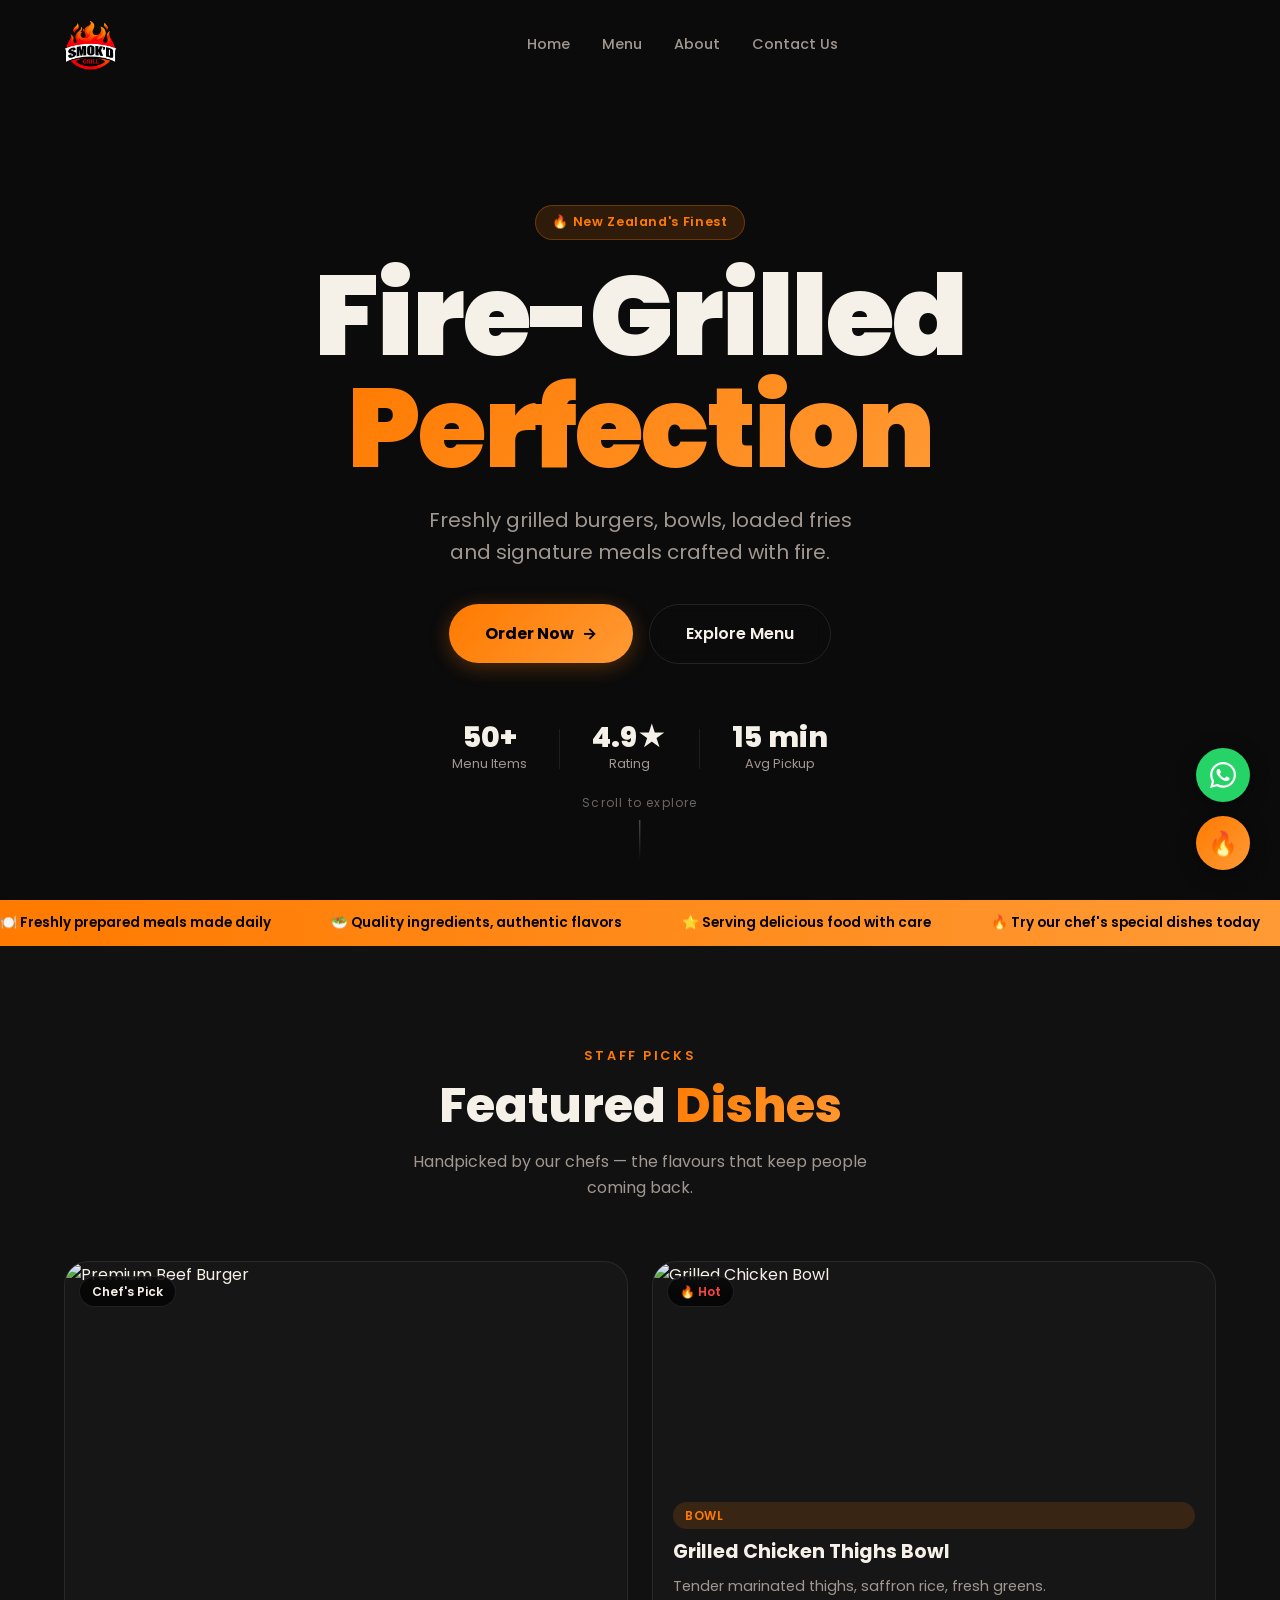
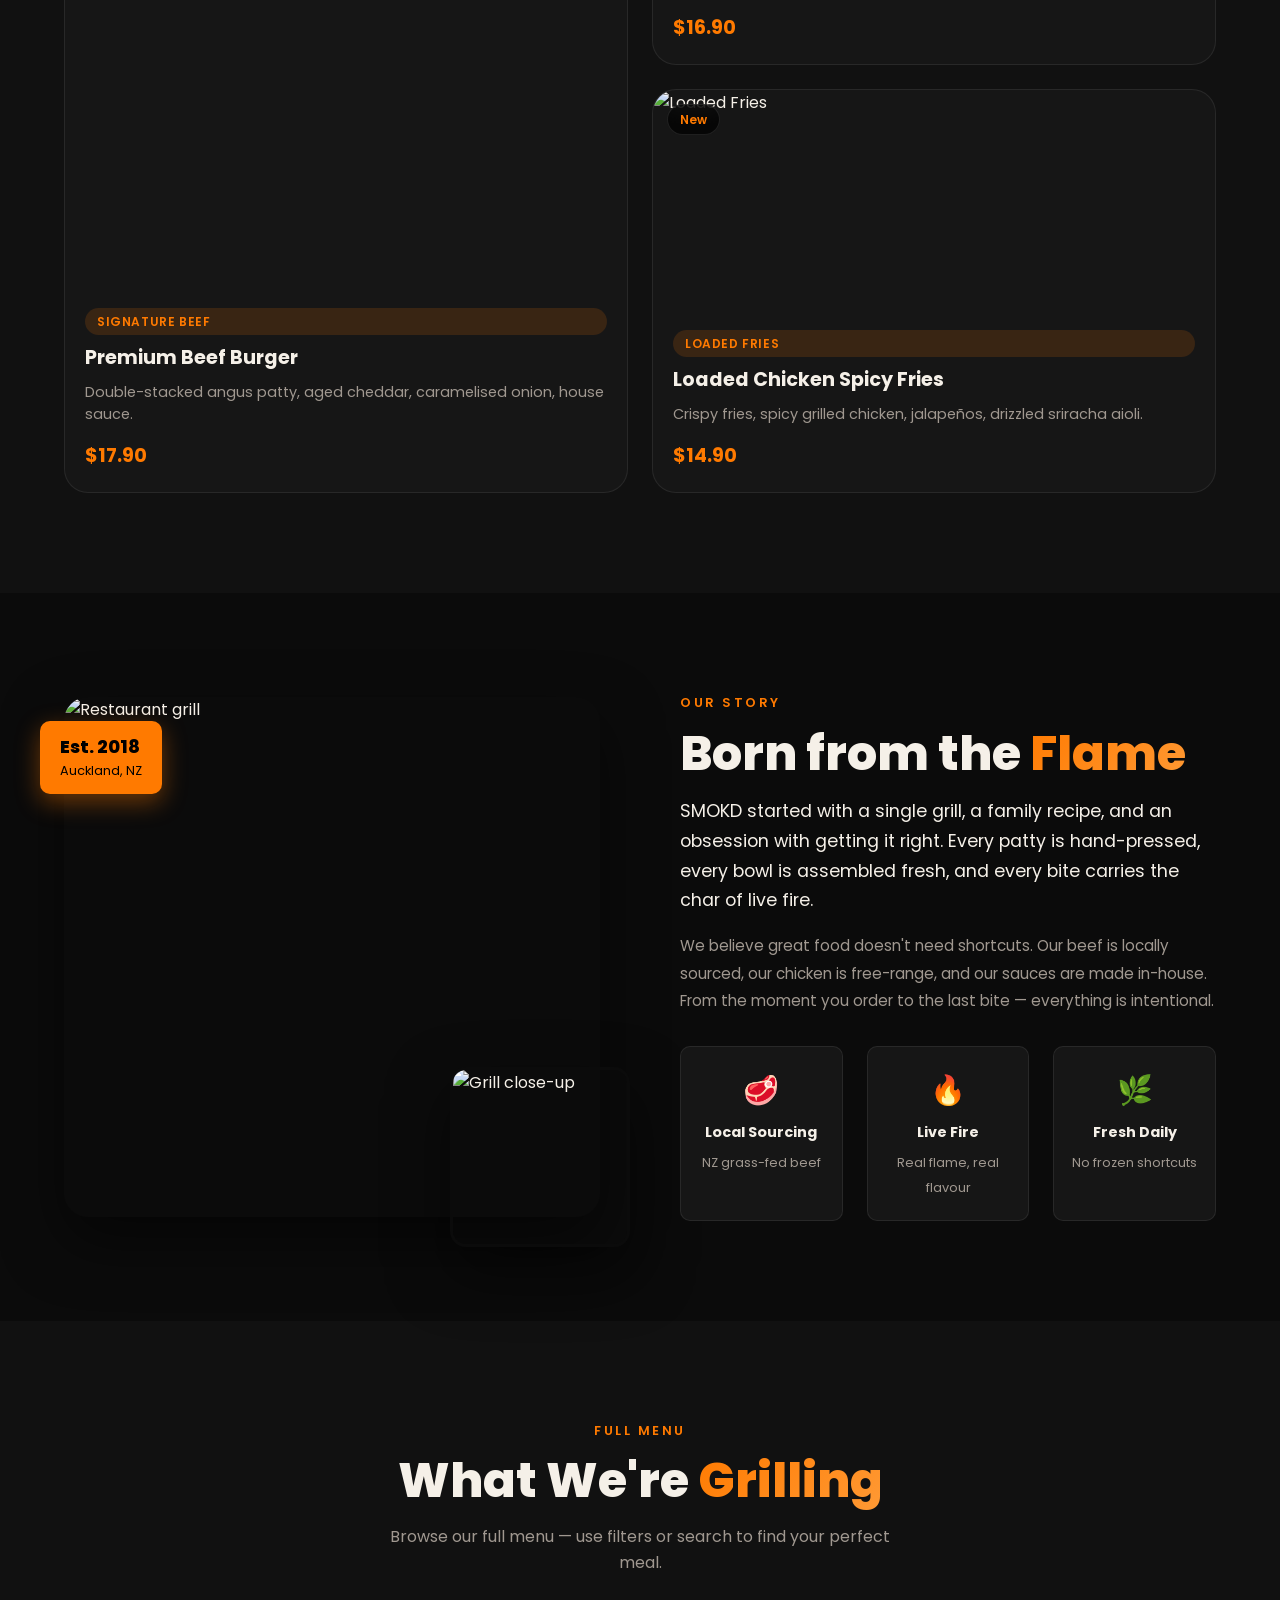
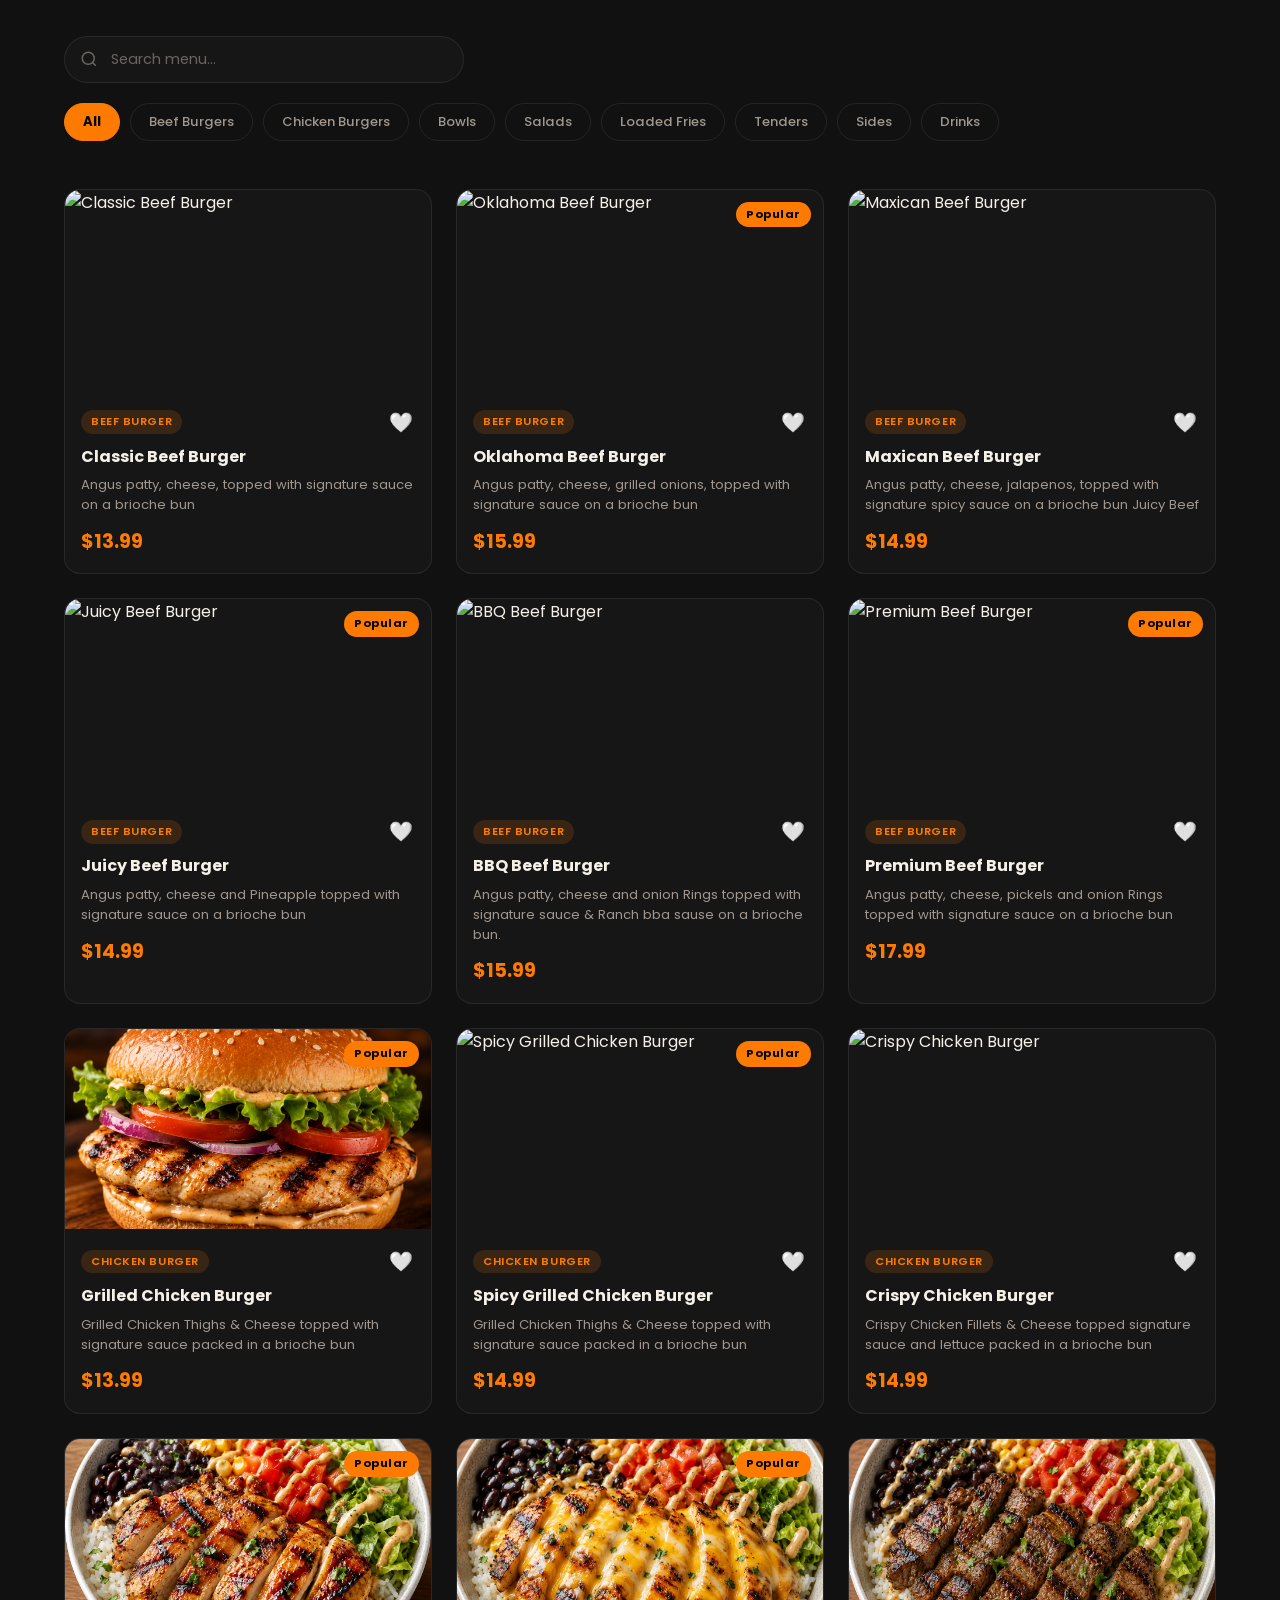
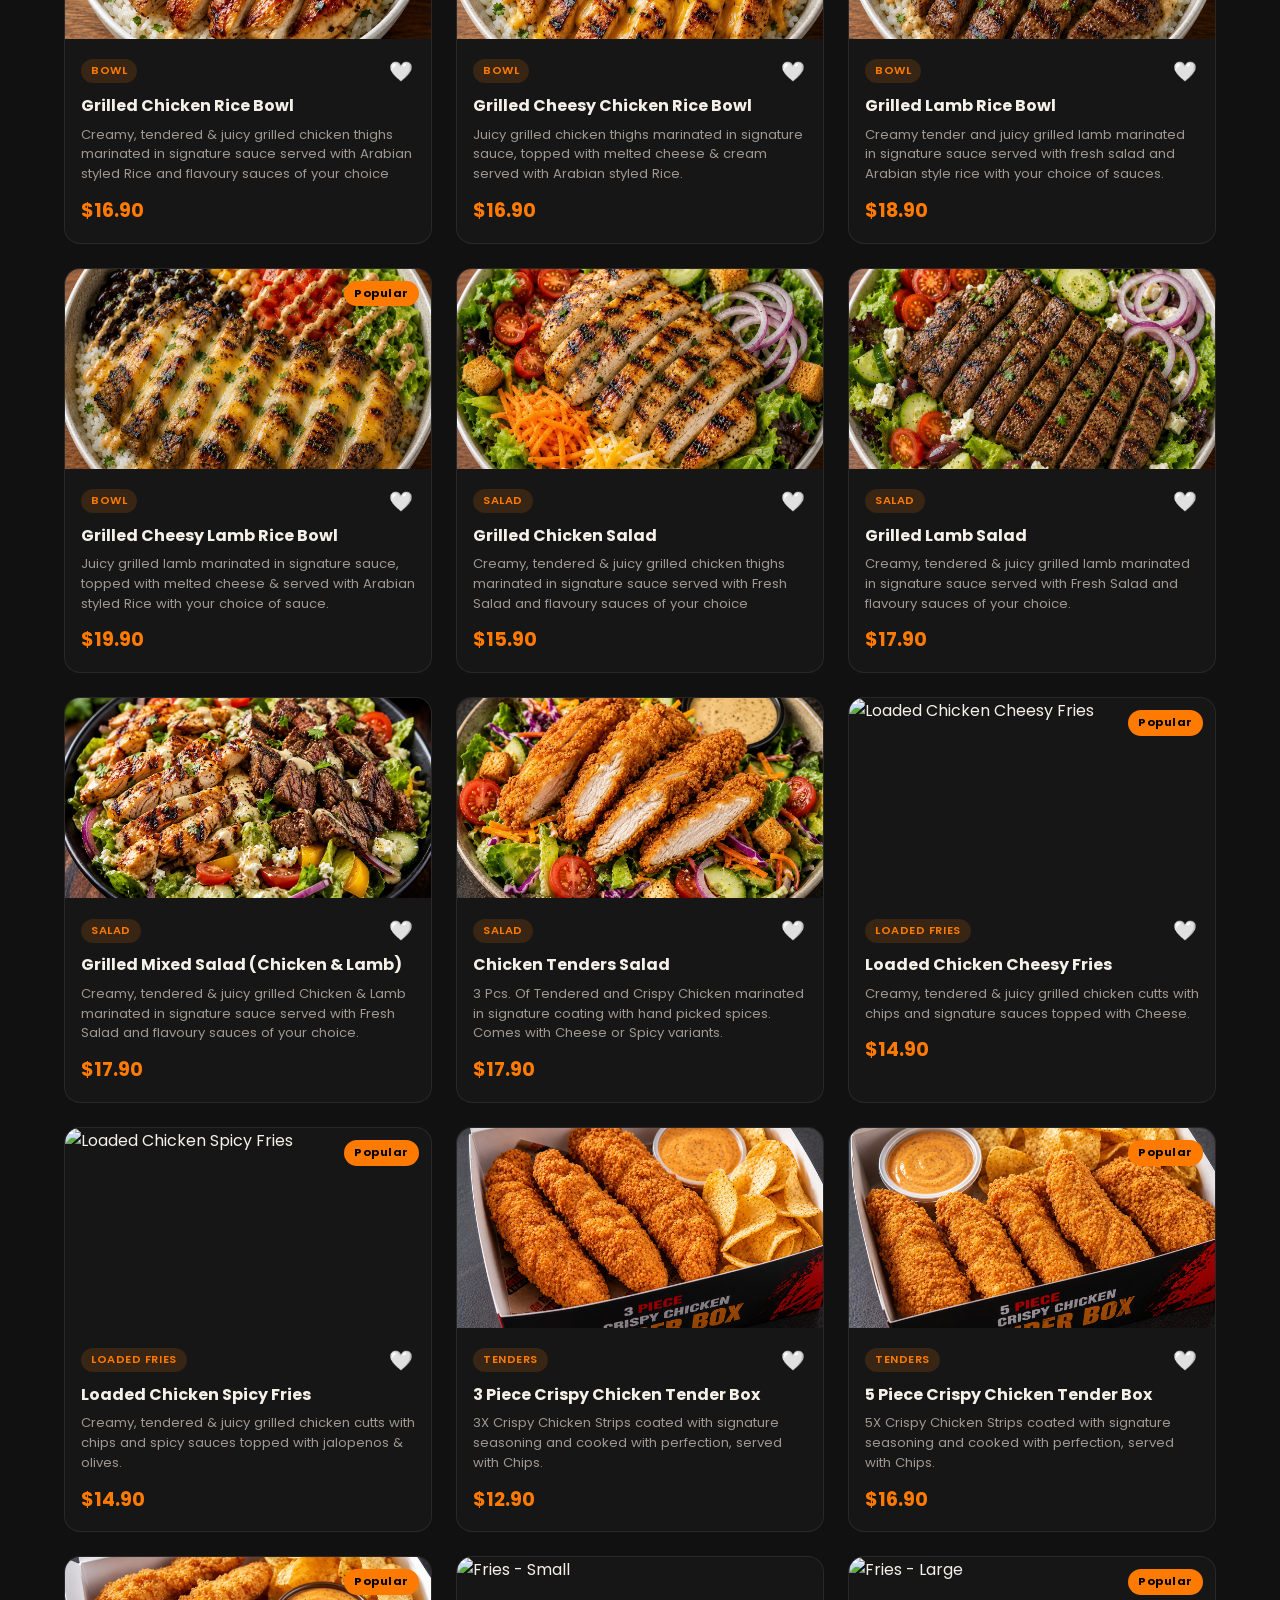
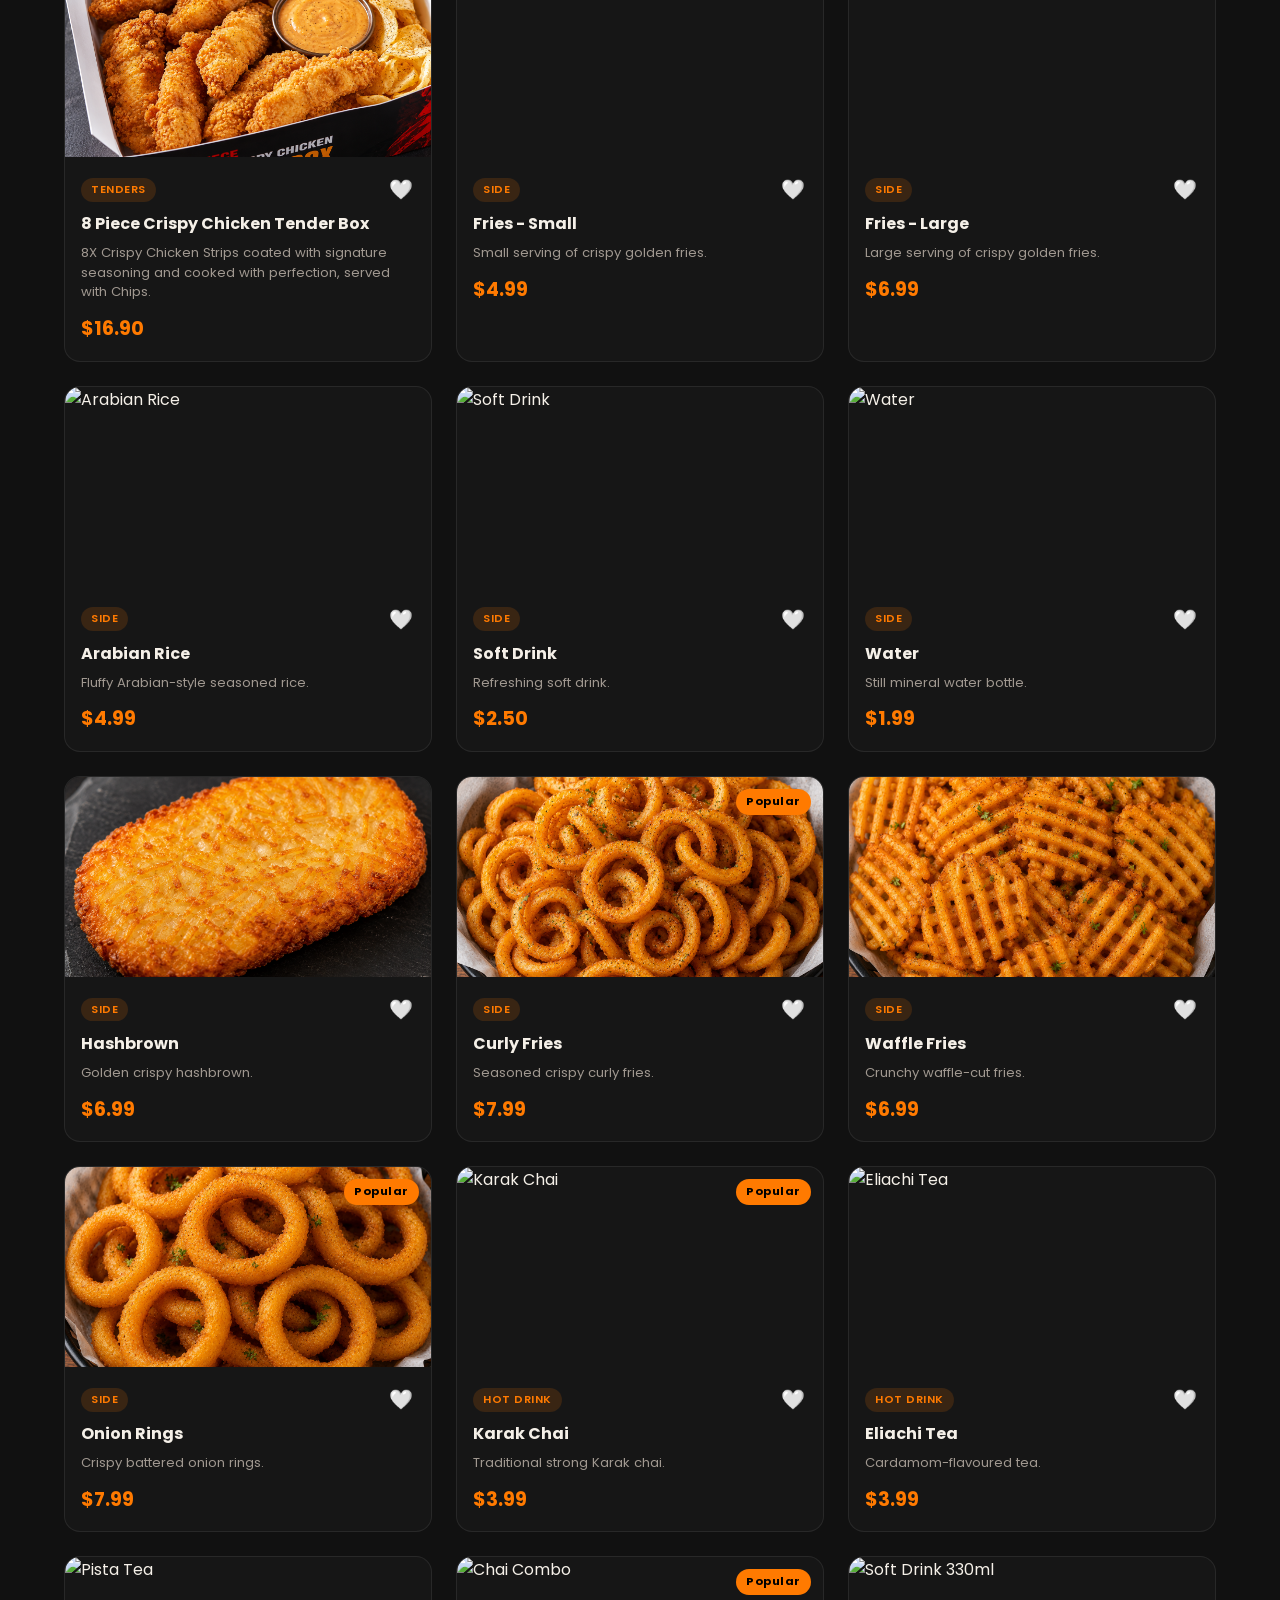
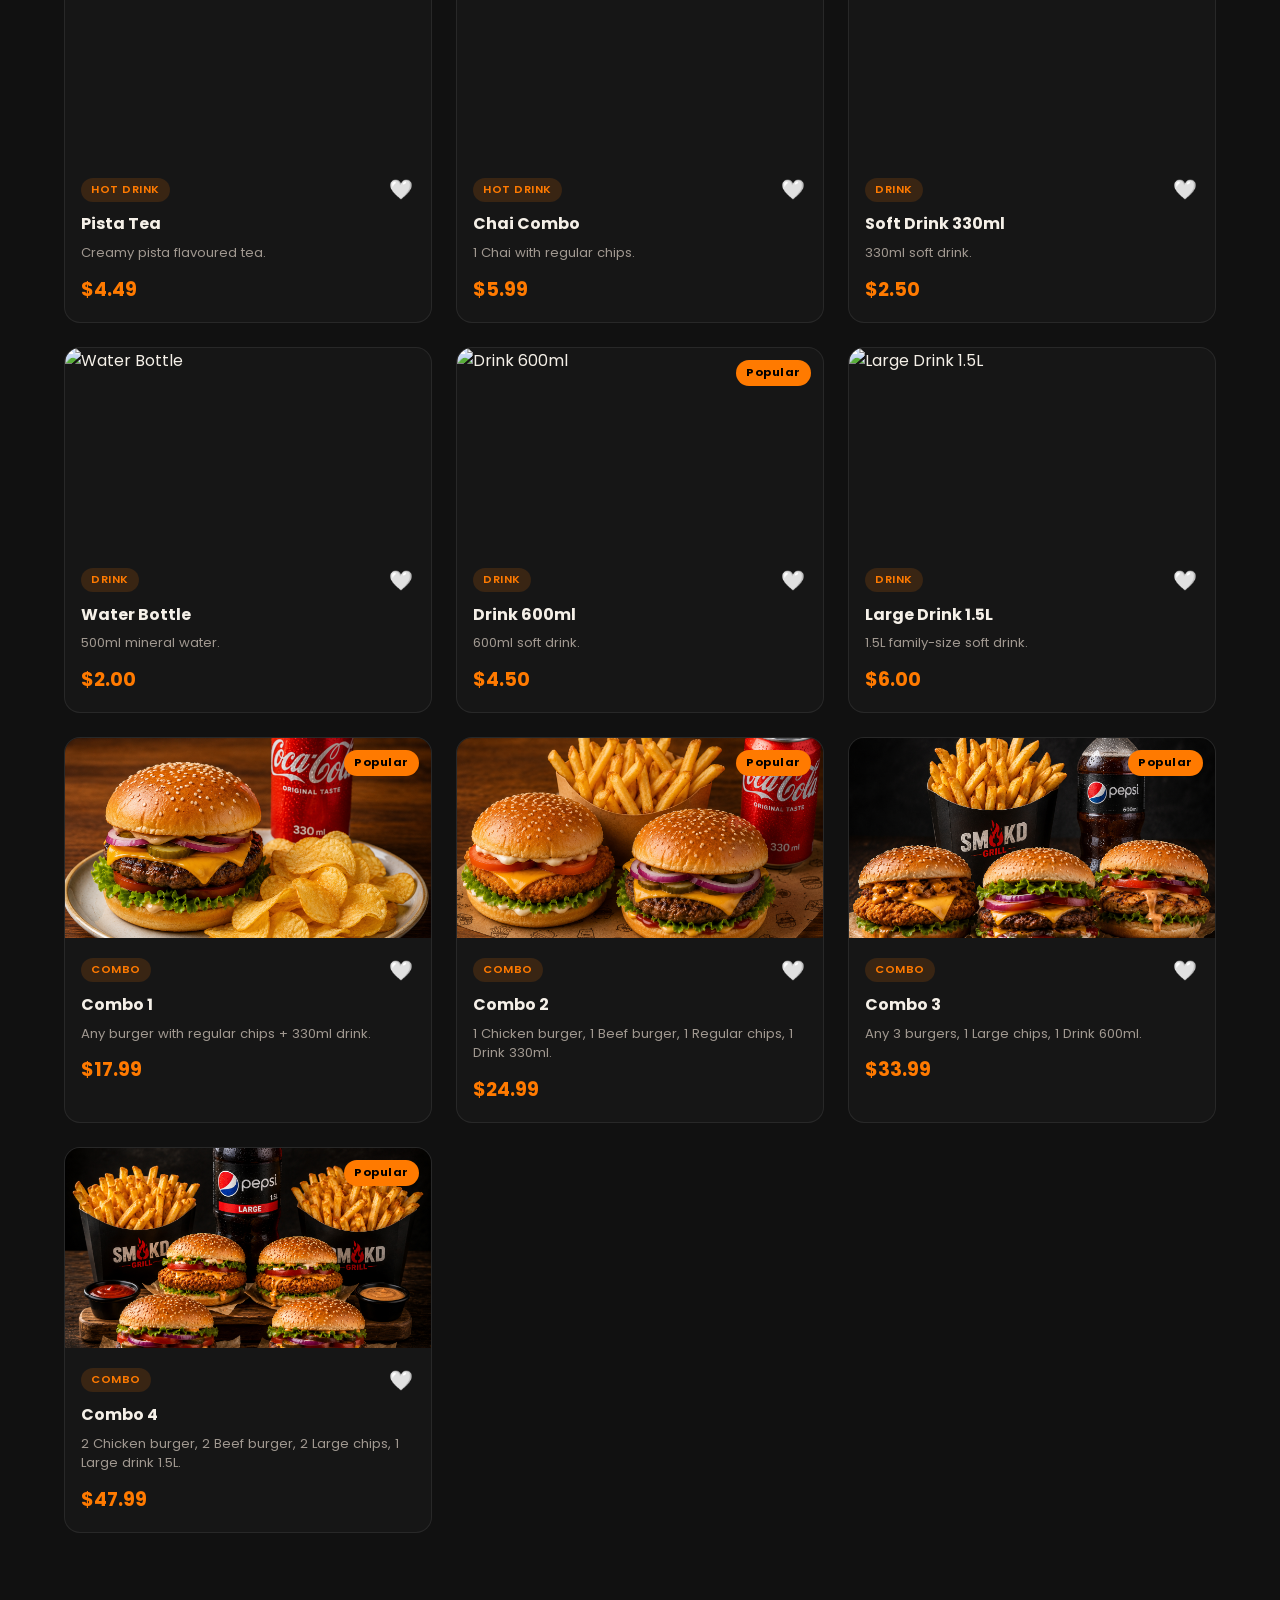
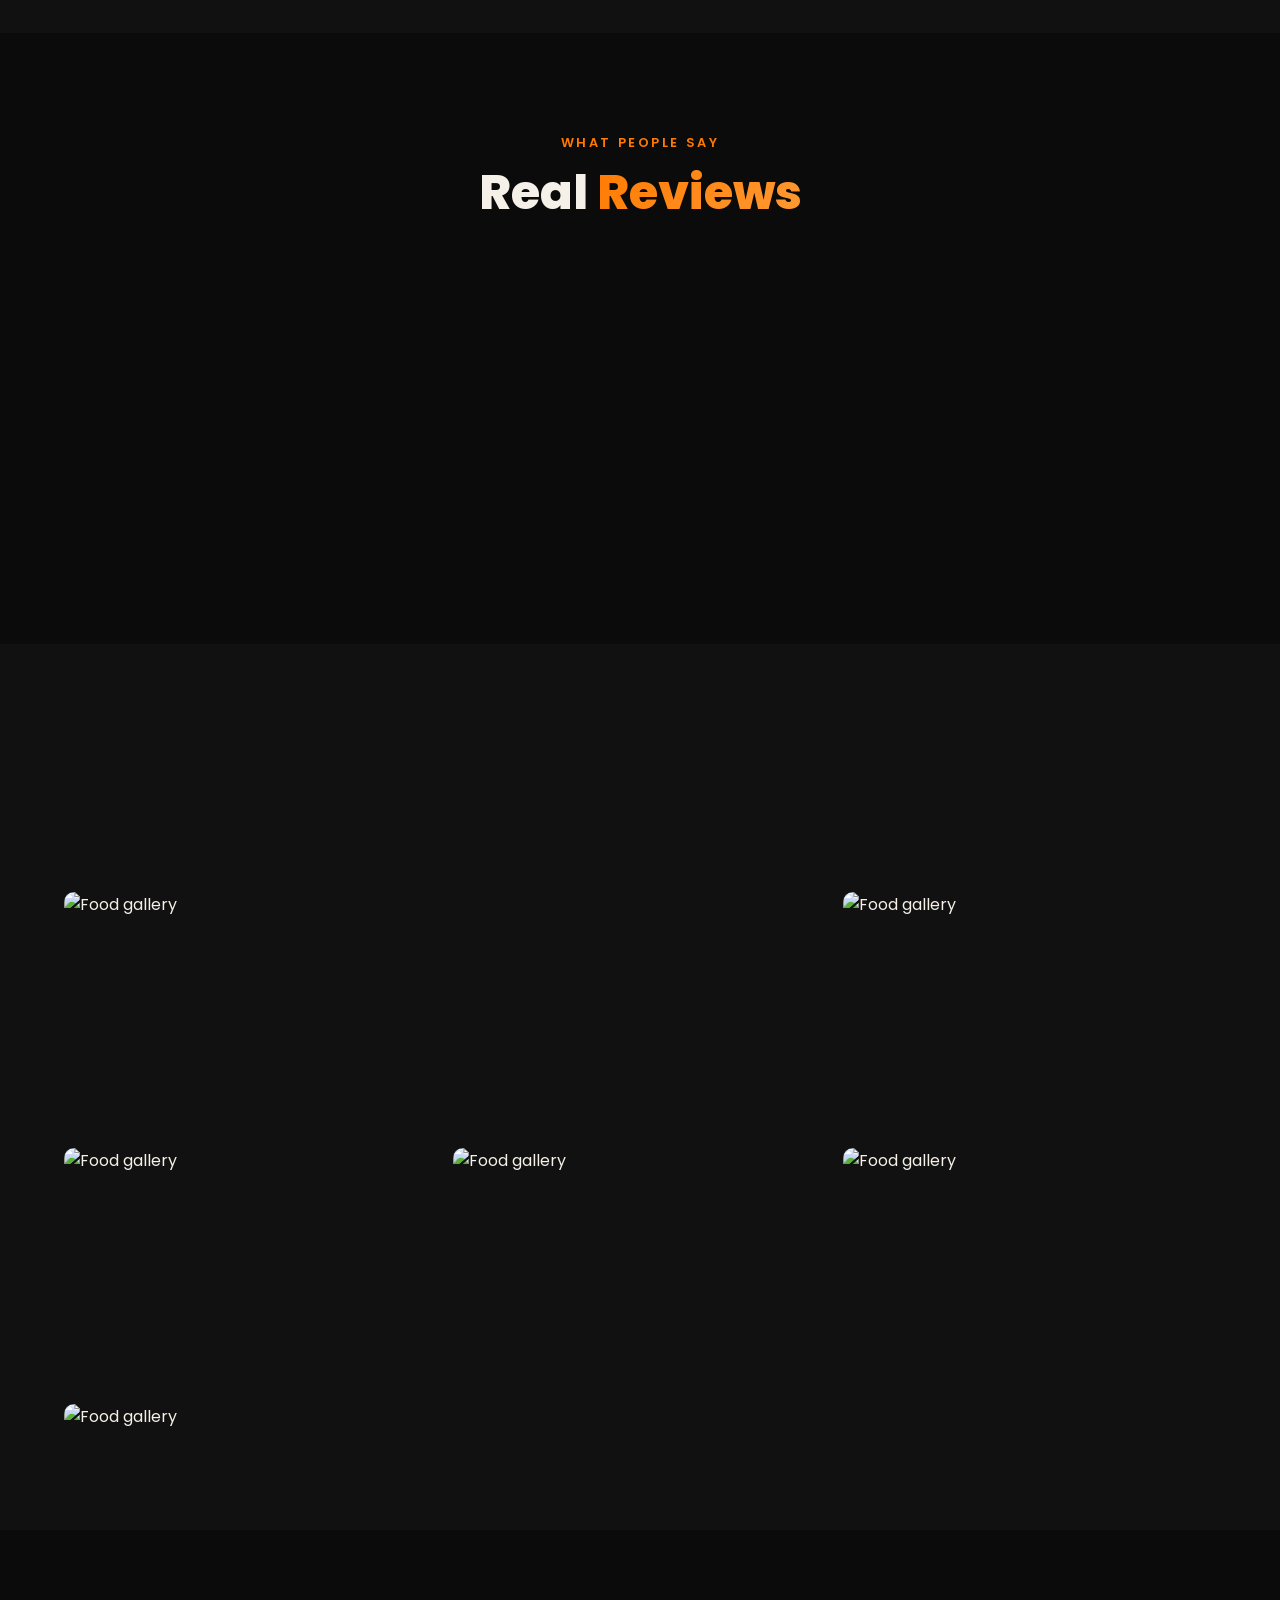
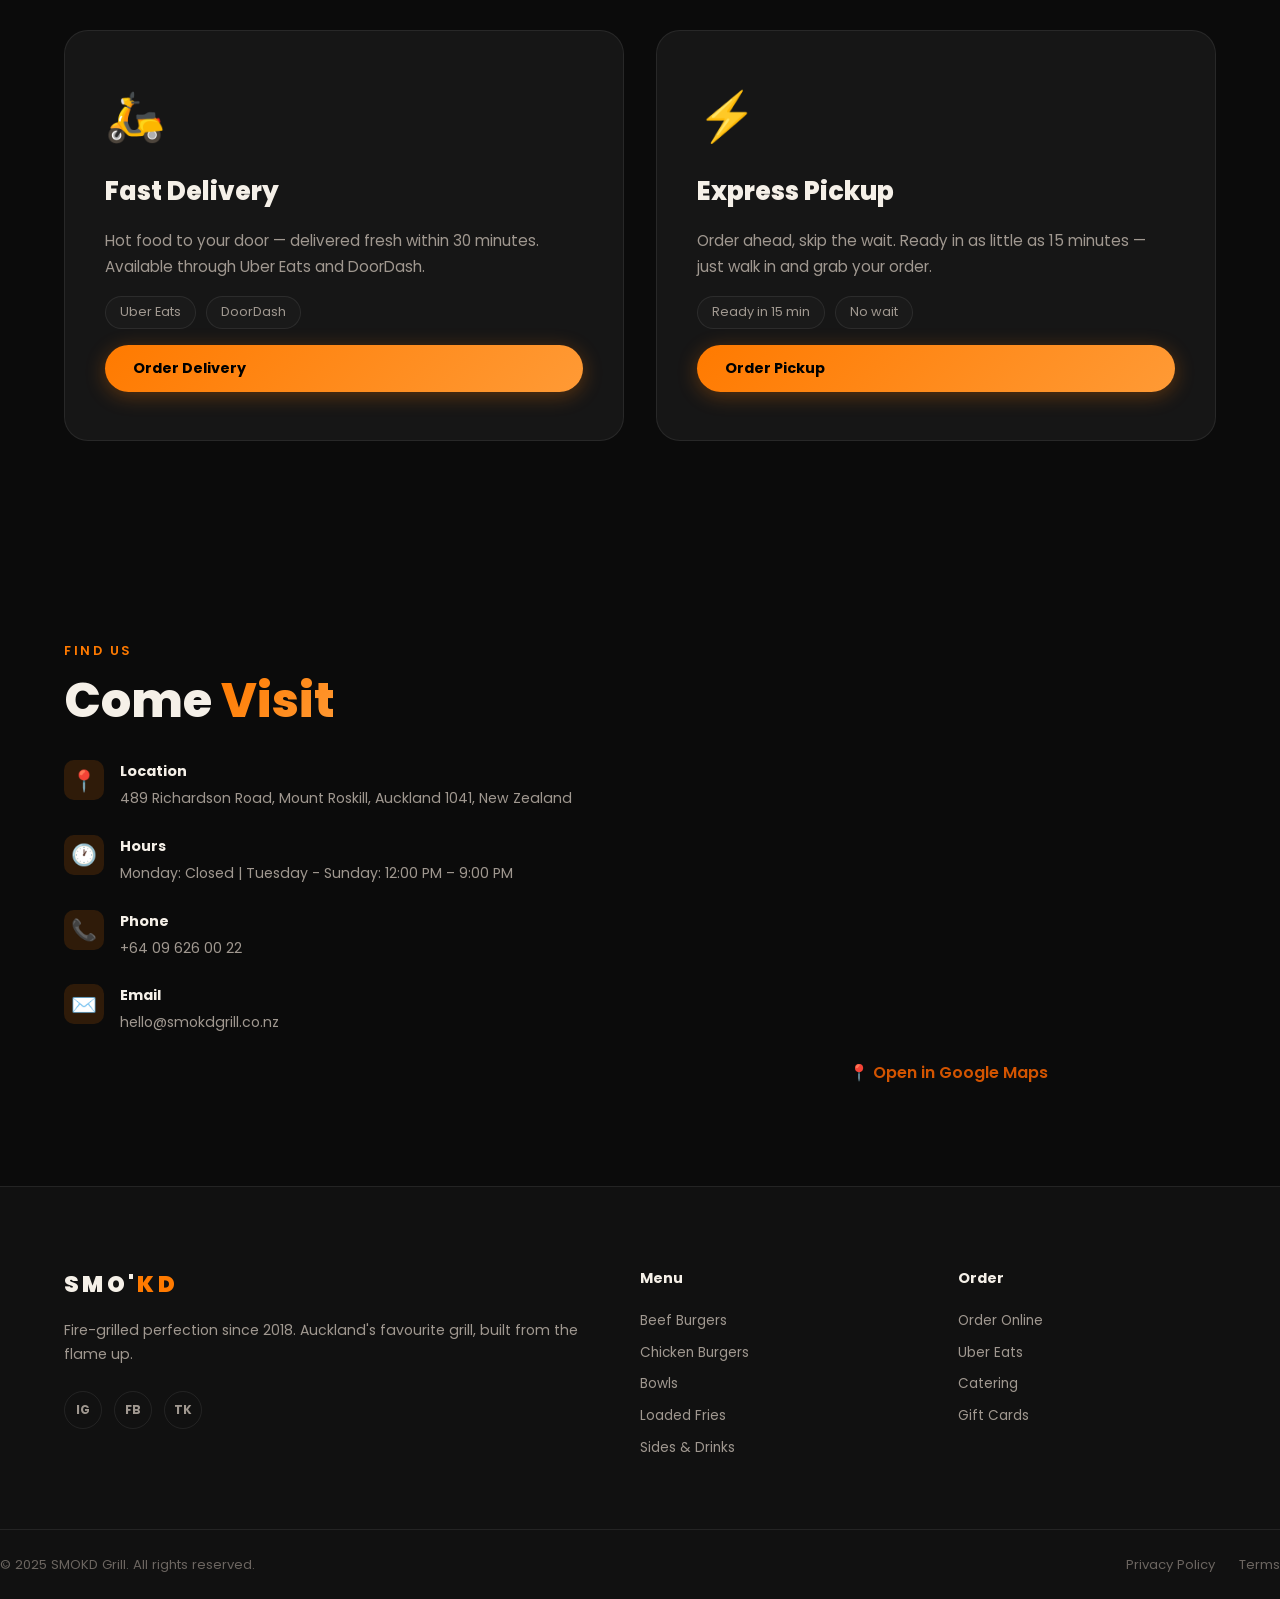
==== commit 4e8cfbef: "Update website" ====
--- a/index.html
+++ b/index.html
@@ -28,17 +28,24 @@
   </div>
 
   <!-- STICKY NAV -->
-  <nav class="navbar" id="navbar">
+ <nav class="navbar" id="navbar">
     <div class="nav-container">
-      <a href="#" class="nav-logo">SMO<span>KD</span></a>
-      <div class="nav-links" id="navLinks">
-        <a href="#home">Home</a>
-        <a href="#menu">Menu</a>
-        <a href="#about">About</a>
-        <a href="#contact">Contact Us</a>
-      </div>
-    </div>
-  </nav>
+
+        <!-- Logo -->
+        <a href="#" class="nav-logo">
+            <img src="/images/ChatGPT Image Jul 1, 2026, 06_10_34 PM (1).png" alt="SMOK'D Grill">
+        </a>
+
+        <!-- Navigation -->
+        <div class="nav-links" id="navLinks">
+            <a href="#home">Home</a>
+            <a href="https://www.ordermeal.co.nz/smokd-grill/">Menu</a>
+            <a href="#about">About</a>
+            <a href="#contact">Contact Us</a>
+        </div>
+
+    </div>
+</nav>
 
   <!-- HERO -->
   <section class="hero" id="home">
@@ -53,7 +60,7 @@
       <p class="hero-sub reveal-up">Freshly grilled burgers, bowls, loaded fries<br />and signature meals crafted with
         fire.</p>
       <div class="hero-cta reveal-up">
-        <a href="#menu" class="btn-primary large">Order Now <span class="arrow">→</span></a>
+        <a href="https://www.ordermeal.co.nz/smokd-grill/" class="btn-primary large">Order Now <span class="arrow">→</span></a>
         <a href="#menu" class="btn-ghost large">Explore Menu</a>
       </div>
       <div class="hero-stats reveal-up">
@@ -120,9 +127,6 @@
             <p>Tender marinated thighs, saffron rice, fresh greens.</p>
             <div class="featured-footer">
               <span class="price" data-item="Grilled Chicken Thighs Bowl">$16.90</span>
-              <button class="btn-add"
-                onclick="addToCart('Grilled Chicken Thighs Bowl', 16.90, 'https://images.unsplash.com/photo-1606755962773-d324e0a13086?w=300&q=80')">+
-                Add</button>
             </div>
           </div>
         </div>
@@ -138,9 +142,6 @@
             <p>Crispy fries, spicy grilled chicken, jalapeños, drizzled sriracha aioli.</p>
             <div class="featured-footer">
               <span class="price" data-item="Loaded Chicken Spicy Fries">$14.90</span>
-              <button class="btn-add"
-                onclick="addToCart('Loaded Chicken Spicy Fries', 14.90, 'https://images.unsplash.com/photo-1573080496219-bb080dd4f877?w=300&q=80')">+
-                Add</button>
             </div>
           </div>
         </div>
@@ -319,7 +320,7 @@
             <span class="app-badge">Uber Eats</span>
             <span class="app-badge">DoorDash</span>
           </div>
-          <a href="#" class="btn-primary">Order Delivery</a>
+          <a href="https://www.ordermeal.co.nz/smokd-grill/" class="btn-primary">Order Delivery</a>
         </div>
         <div class="delivery-card reveal-right">
           <div class="delivery-icon">⚡</div>
@@ -329,7 +330,7 @@
             <span class="app-badge">Ready in 15 min</span>
             <span class="app-badge">No wait</span>
           </div>
-          <a href="#menu" class="btn-primary">Order Pickup</a>
+          <a href="https://www.ordermeal.co.nz/smokd-grill/" class="btn-primary">Order Pickup</a>
         </div>
       </div>
     </div>
@@ -384,7 +385,7 @@
   <footer class="footer">
     <div class="container footer-grid">
       <div class="footer-brand">
-        <div class="nav-logo">SMO<span>KD</span></div>
+        <div class="nav-logo">SMO'<span>KD</span></div>
         <p>Fire-grilled perfection since 2018. Auckland's favourite grill, built from the flame up.</p>
         <div class="social-links">
           <a href="#" aria-label="Instagram">IG</a>
@@ -401,18 +402,9 @@
         <a href="#menu">Sides & Drinks</a>
       </div>
       <div class="footer-col">
-        <h4>Company</h4>
-        <a href="#about">Our Story</a>
-        <a href="#reviews">Reviews</a>
-        <a href="#">Careers</a>
-        <a href="#">Franchise</a>
-        <a href="#">Press</a>
-      </div>
-      <div class="footer-col">
         <h4>Order</h4>
-        <a href="#menu">Order Online</a>
+        <a href="https://www.ordermeal.co.nz/smokd-grill/">Order Online</a>
         <a href="#">Uber Eats</a>
-        <a href="#">DoorDash</a>
         <a href="#">Catering</a>
         <a href="#">Gift Cards</a>
       </div>
--- a/style.css
+++ b/style.css
@@ -133,6 +133,17 @@
 }
 
 /* ===================== NAVBAR ===================== */
+.nav-logo{
+    display:flex;
+    align-items:center;
+    text-decoration:none;
+}
+
+.nav-logo img{
+    height:50px;     /* Adjust if needed */
+    width:auto;
+    display:block;
+}
 .navbar {
   position: fixed; top: 0; left: 0; right: 0; z-index: 1000;
   padding: 20px 0; transition: var(--transition);
@@ -514,7 +525,7 @@
 
 /* ===================== FOOTER ===================== */
 .footer { background: var(--bg2); border-top: 1px solid var(--border); padding: 80px 0 0; }
-.footer-grid { display: grid; grid-template-columns: 2fr 1fr 1fr 1fr; gap: 60px; margin-bottom: 60px; }
+.footer-grid { display: grid; grid-template-columns: 2fr 1fr 1fr; gap: 60px; margin-bottom: 60px; }
 .footer-brand .nav-logo { font-size: 1.4rem; margin-bottom: 16px; display: block; }
 .footer-brand p { font-size: 0.88rem; color: var(--text2); line-height: 1.7; margin-bottom: 24px; }
 .social-links { display: flex; gap: 12px; }
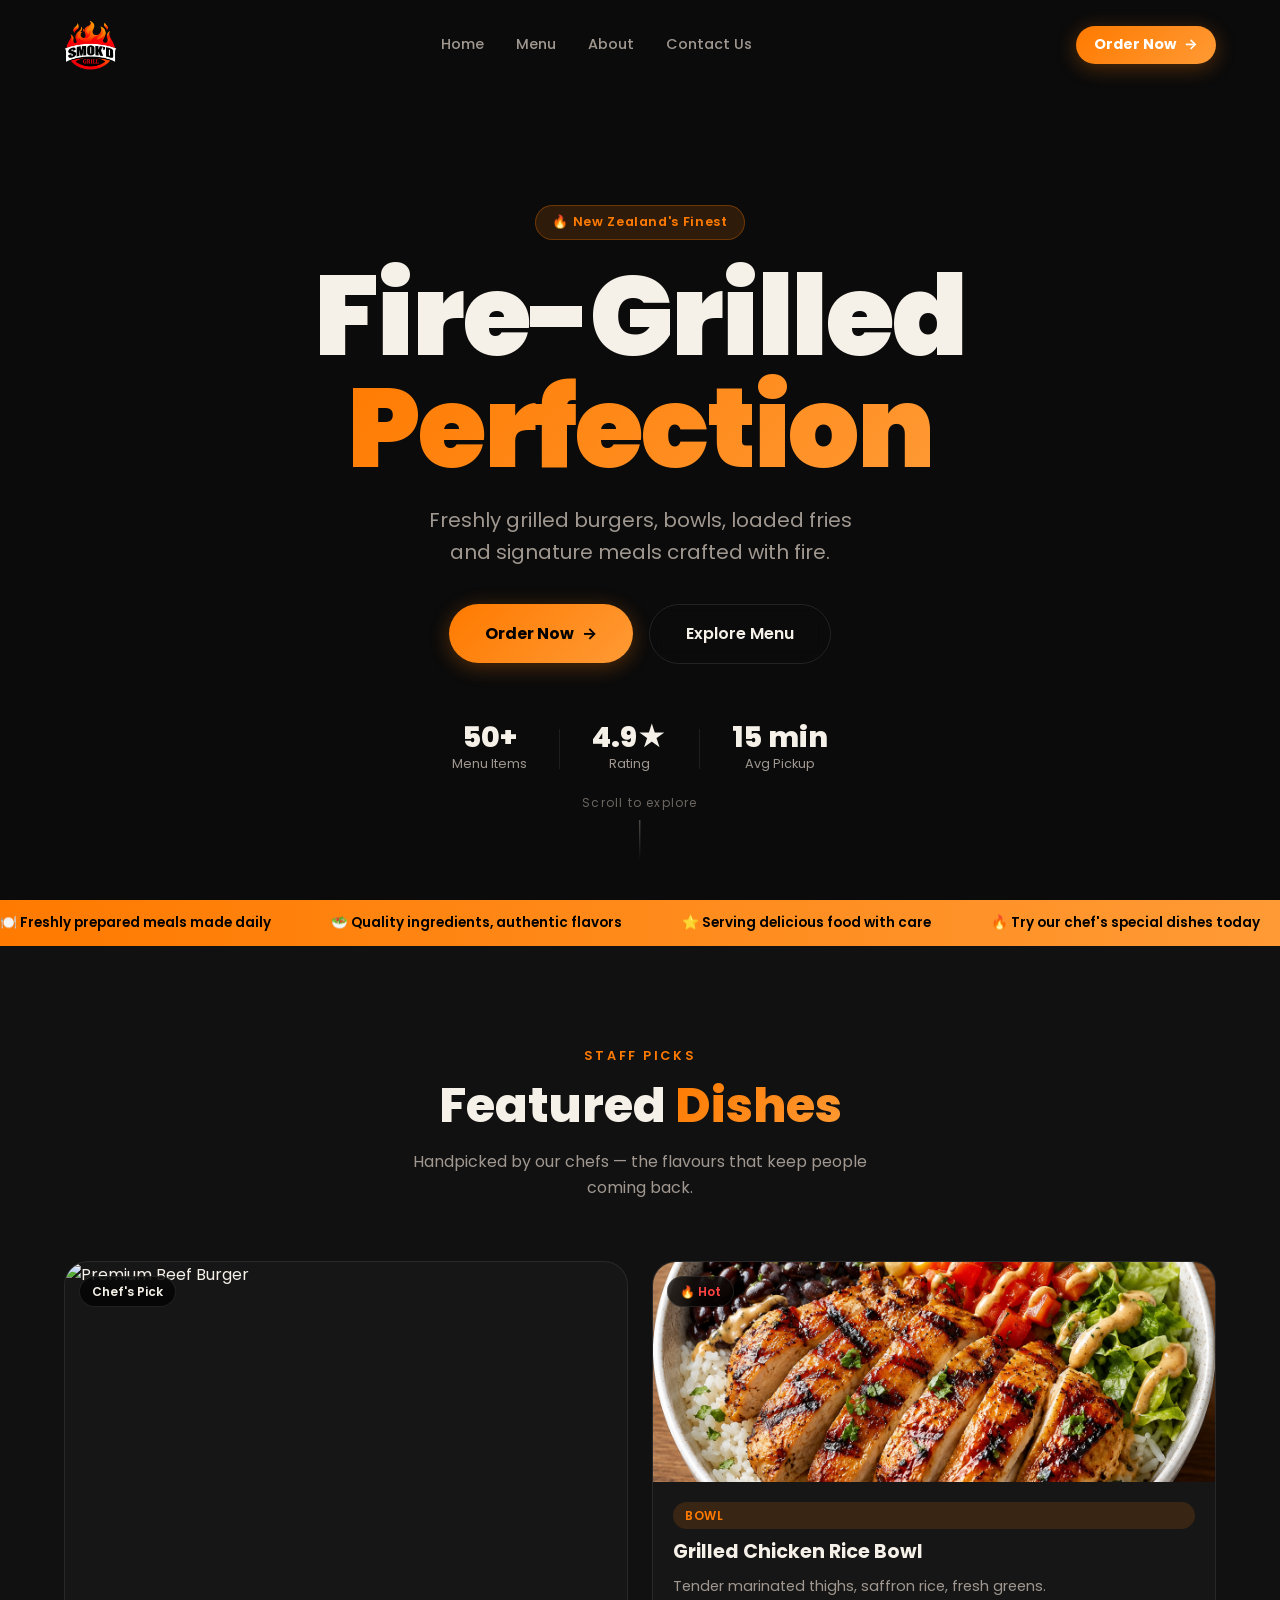
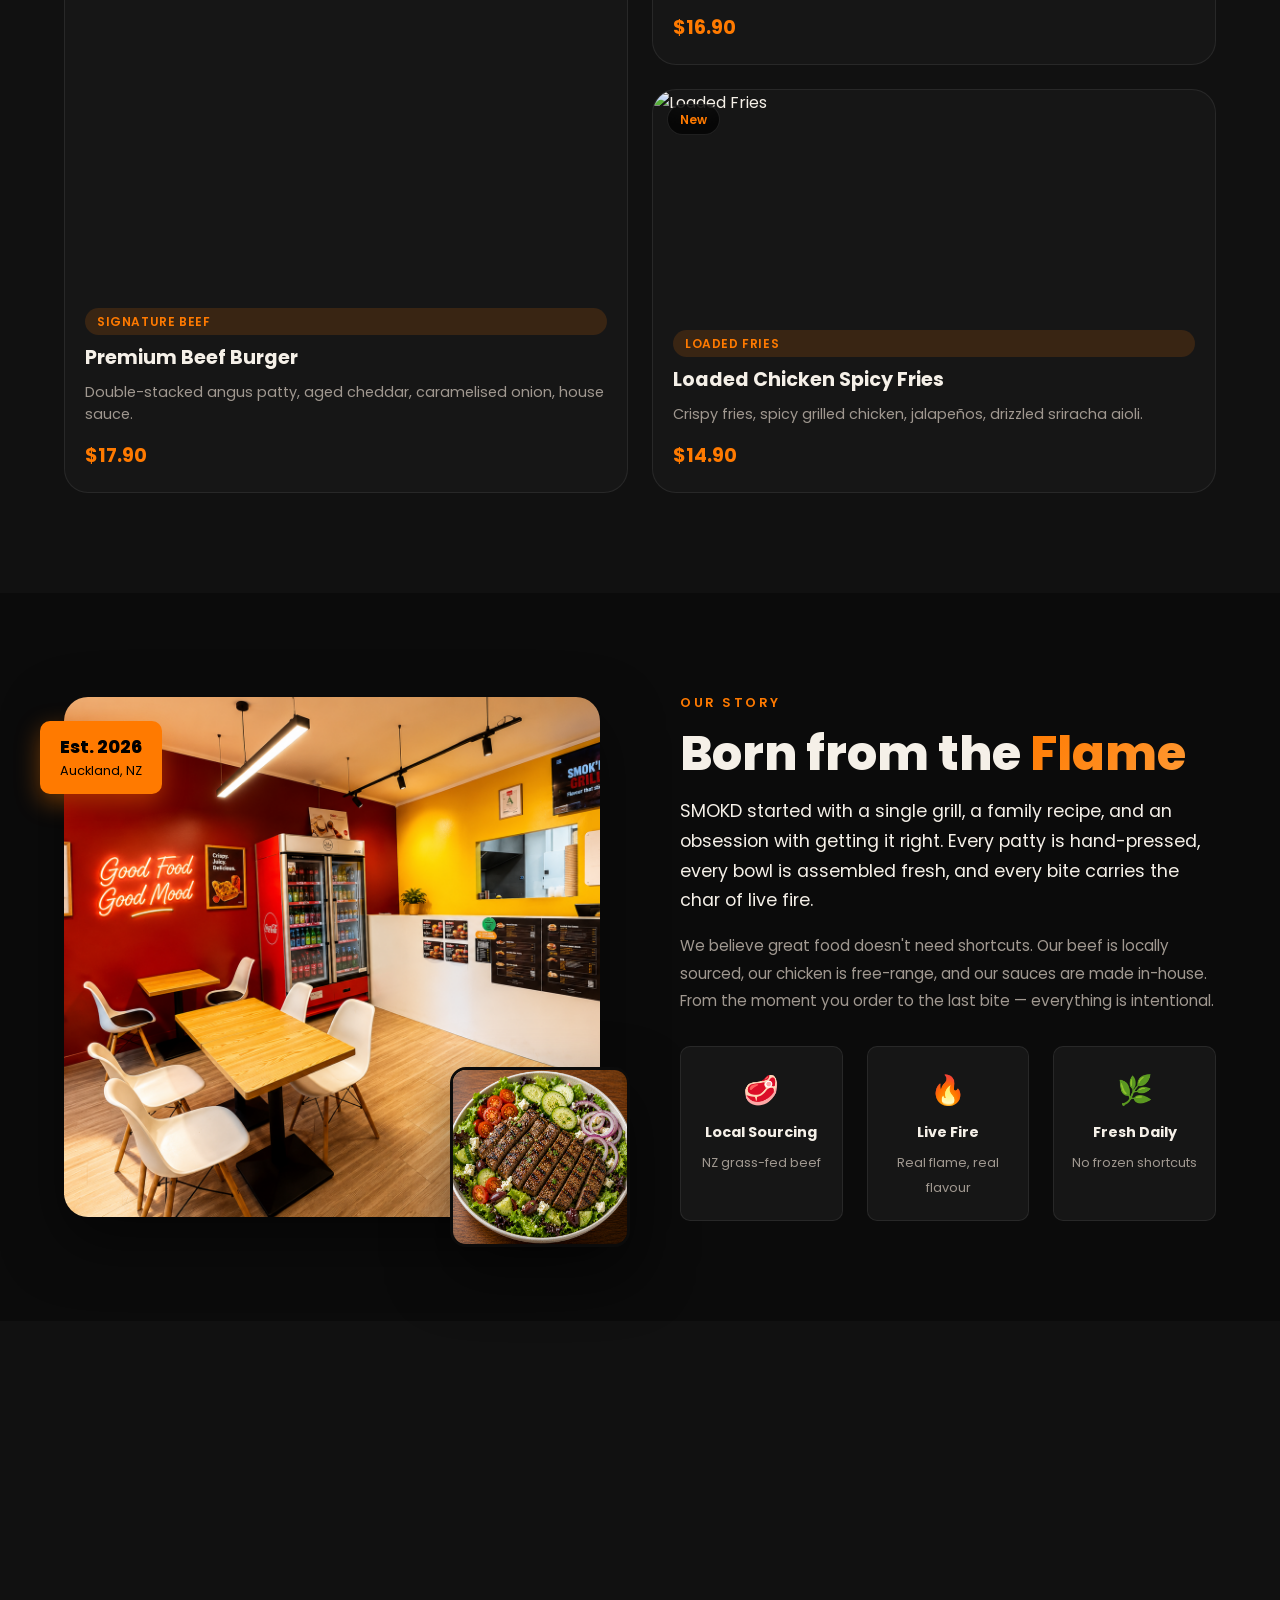
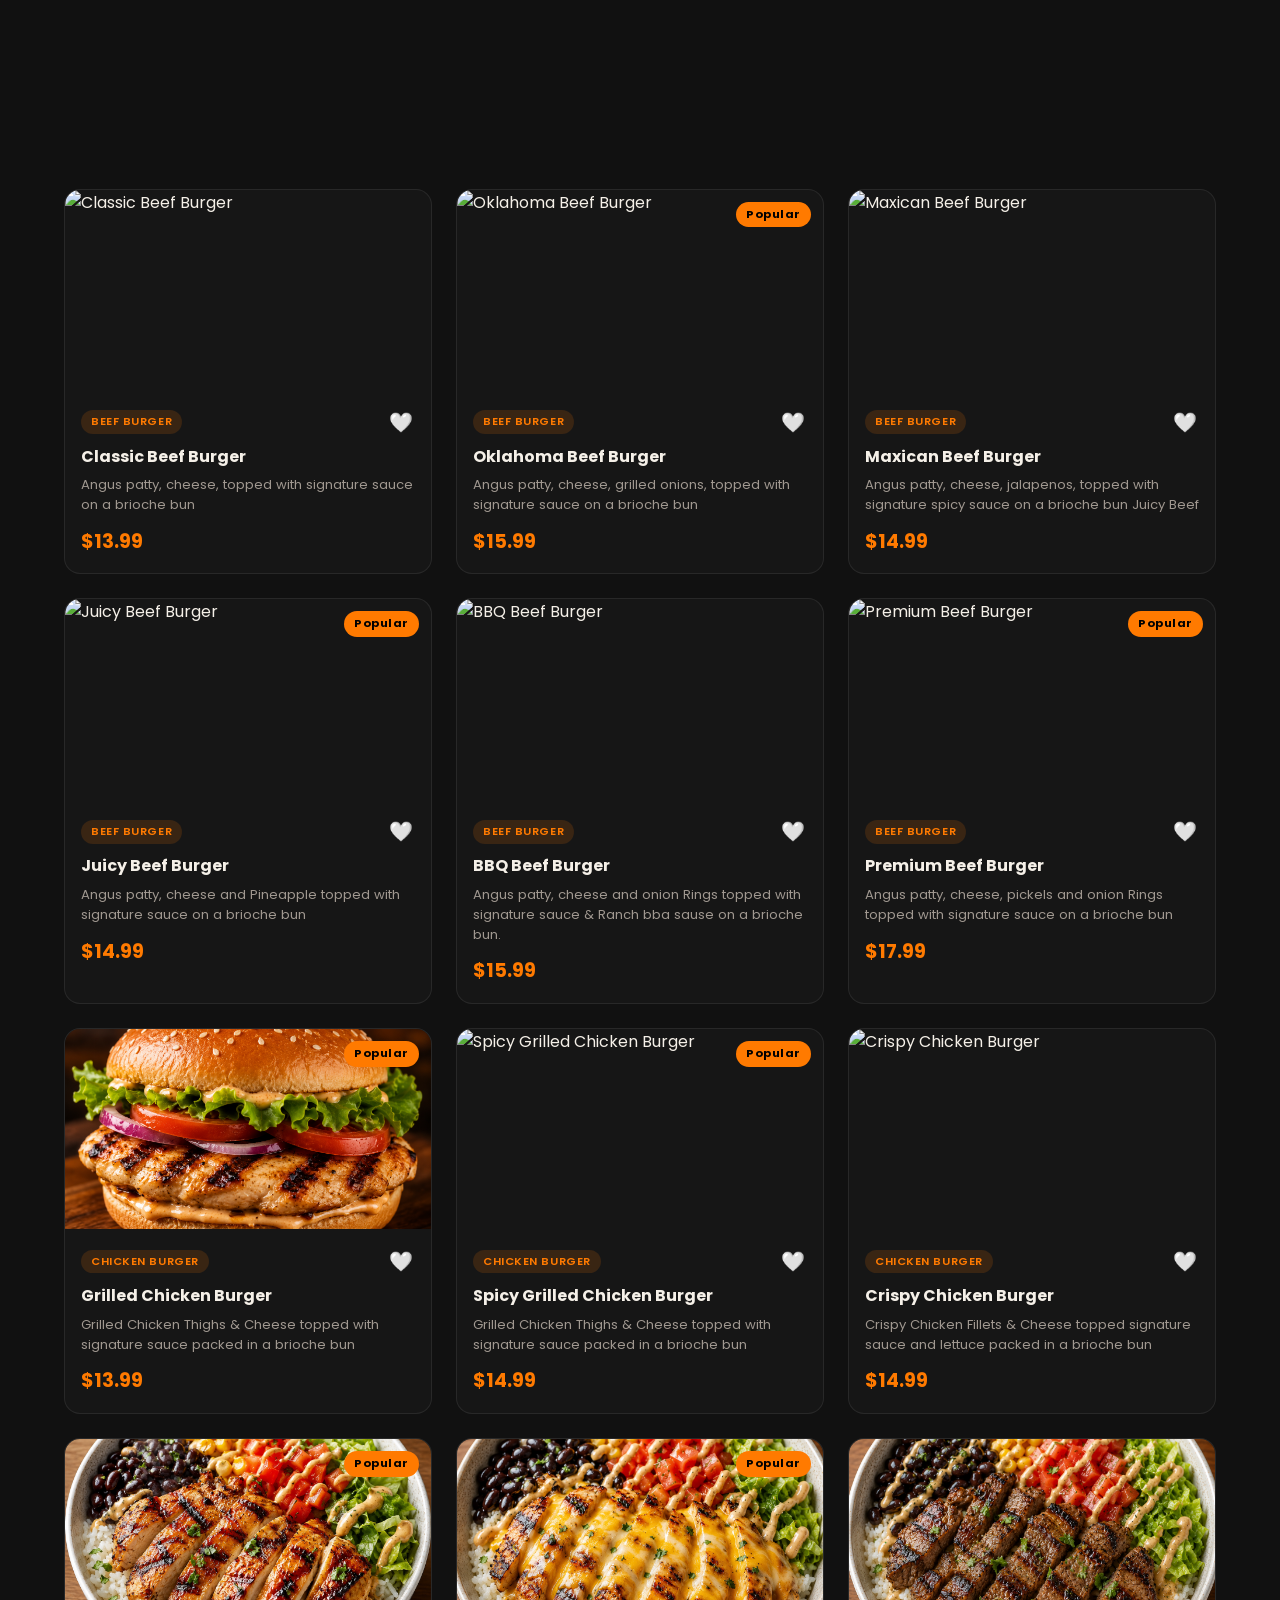
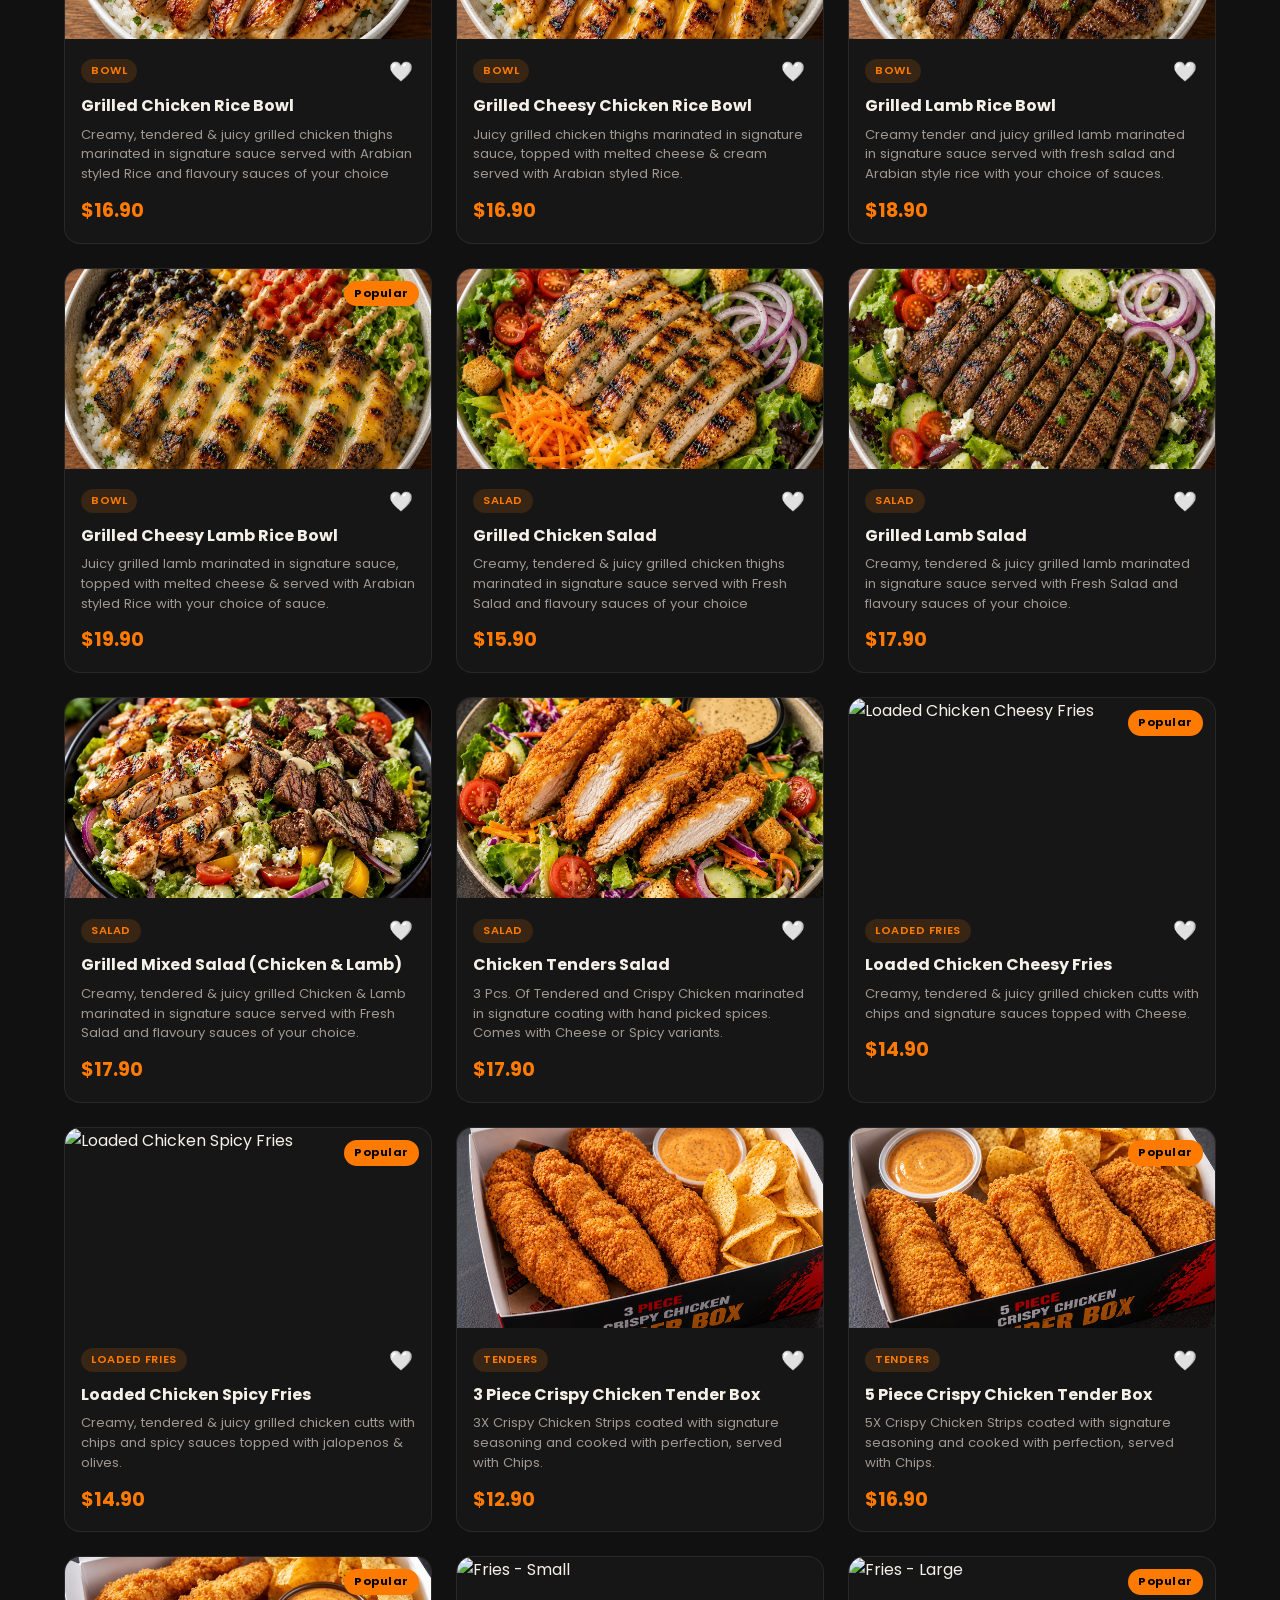
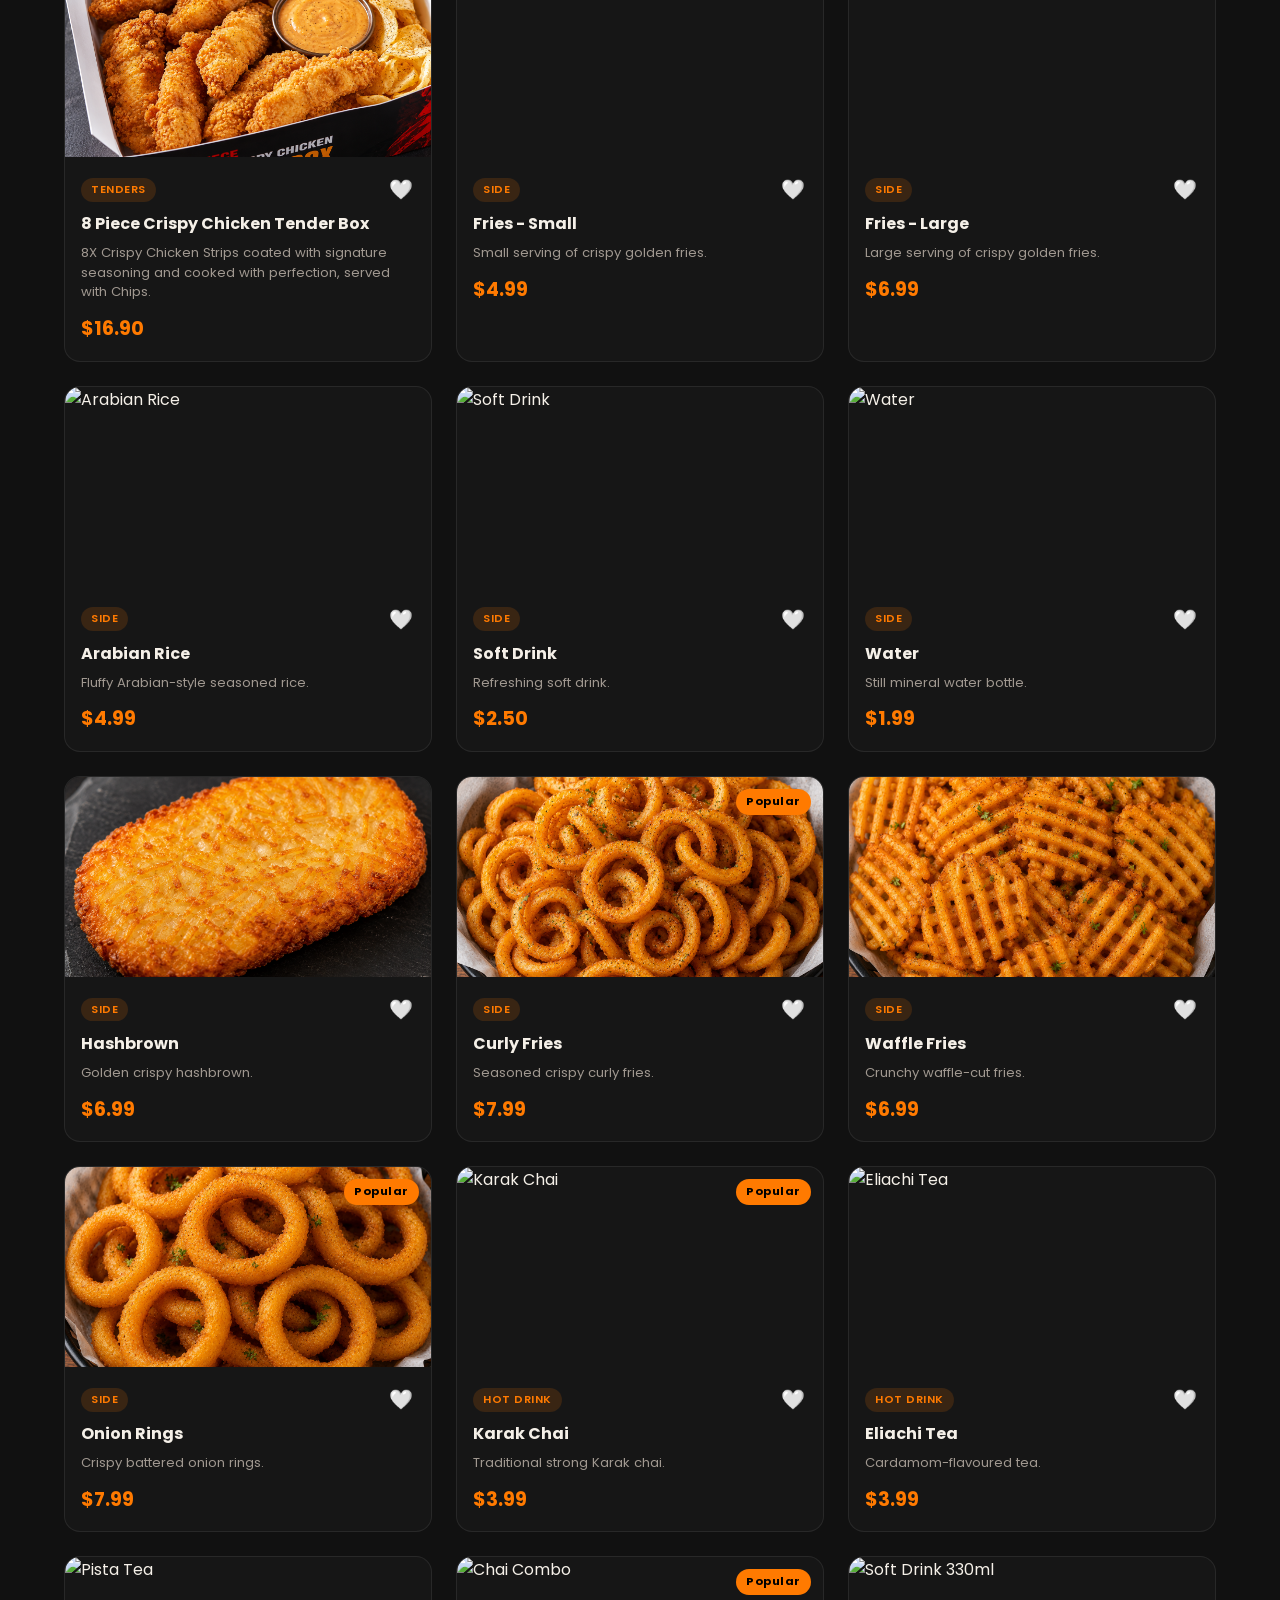
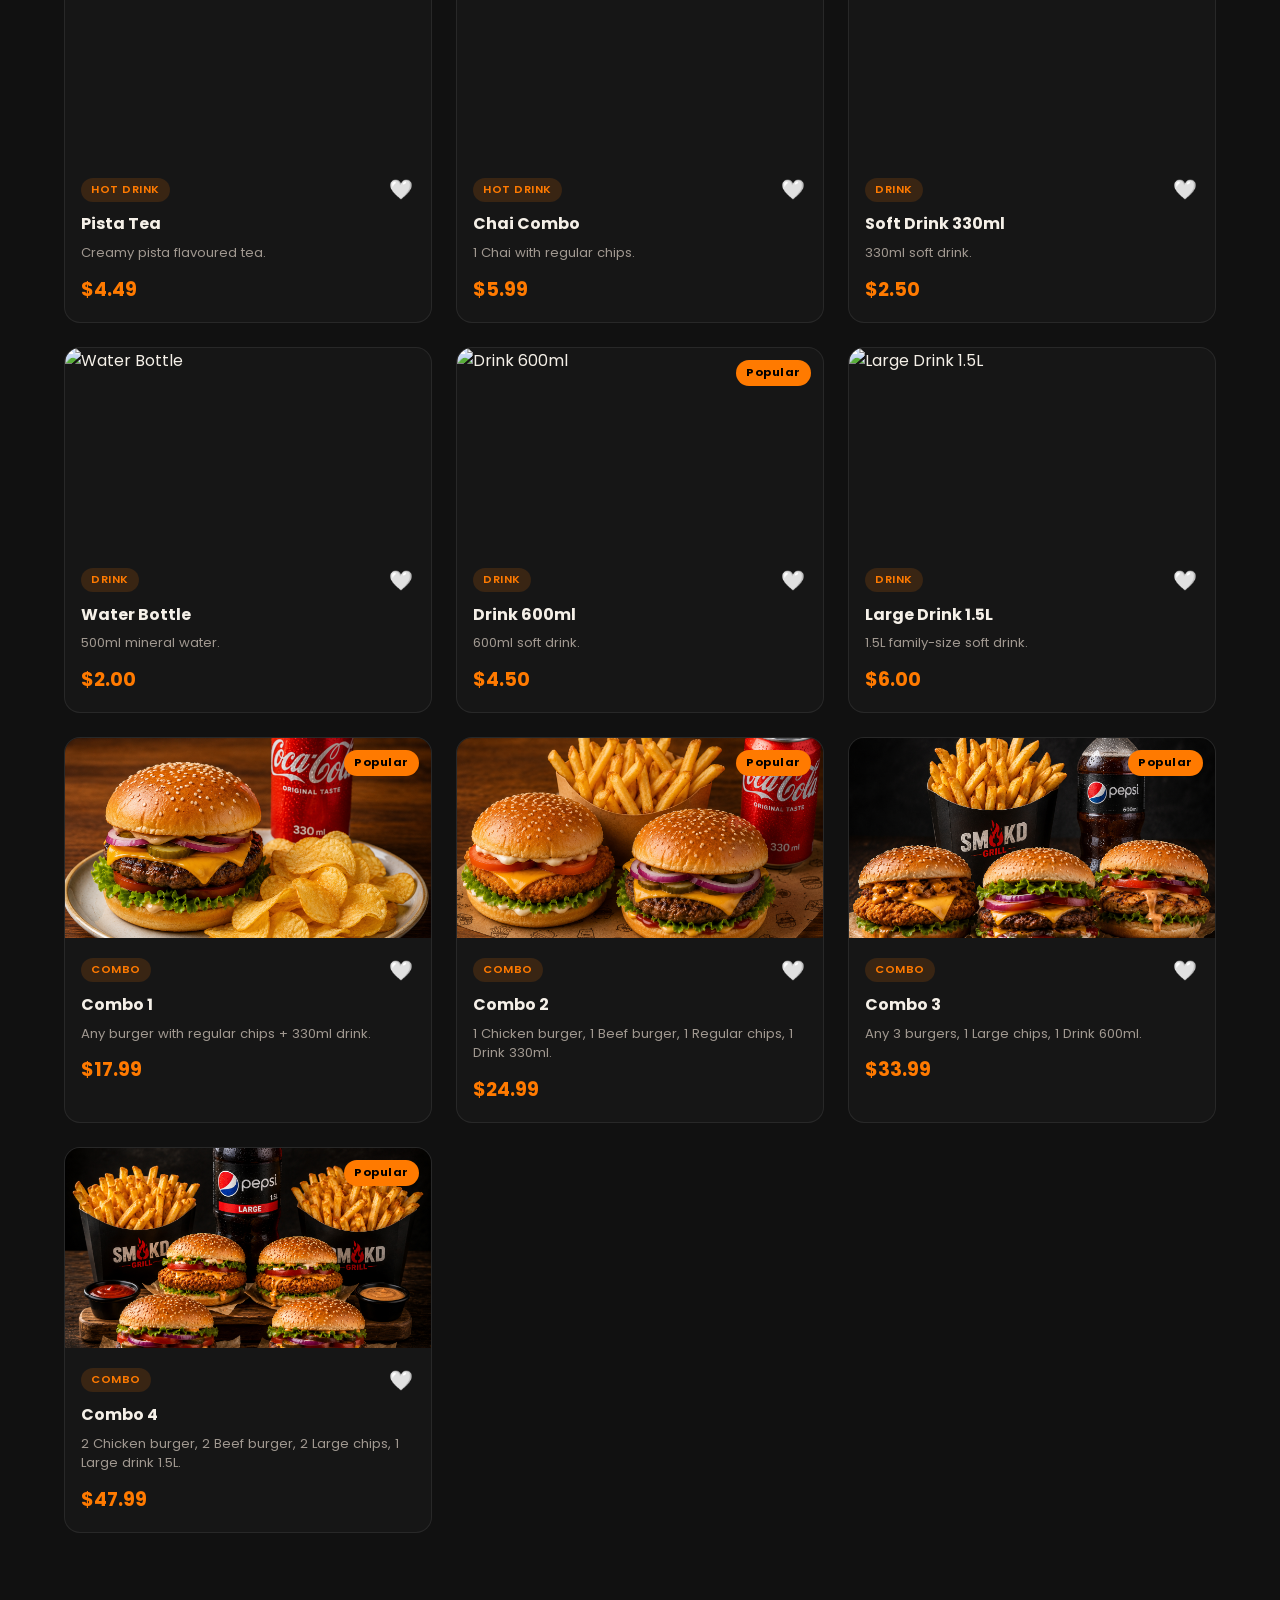
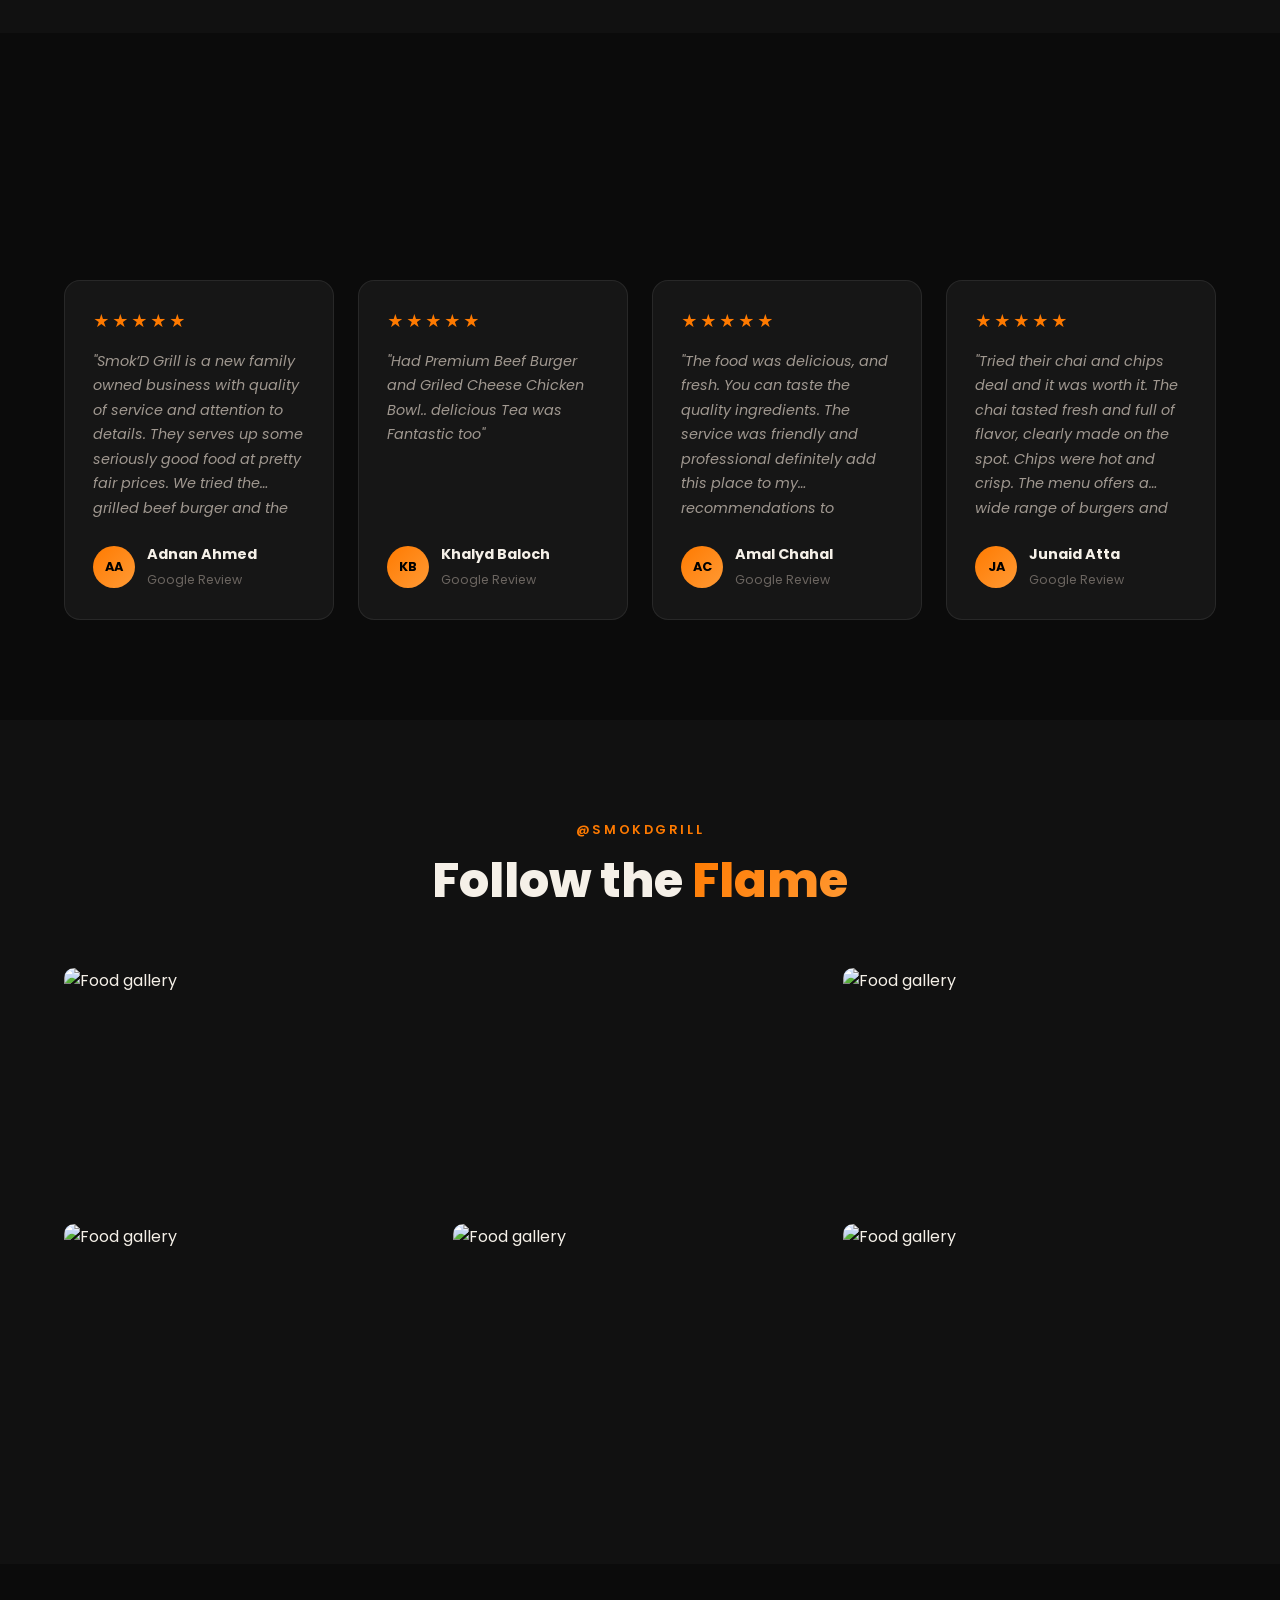
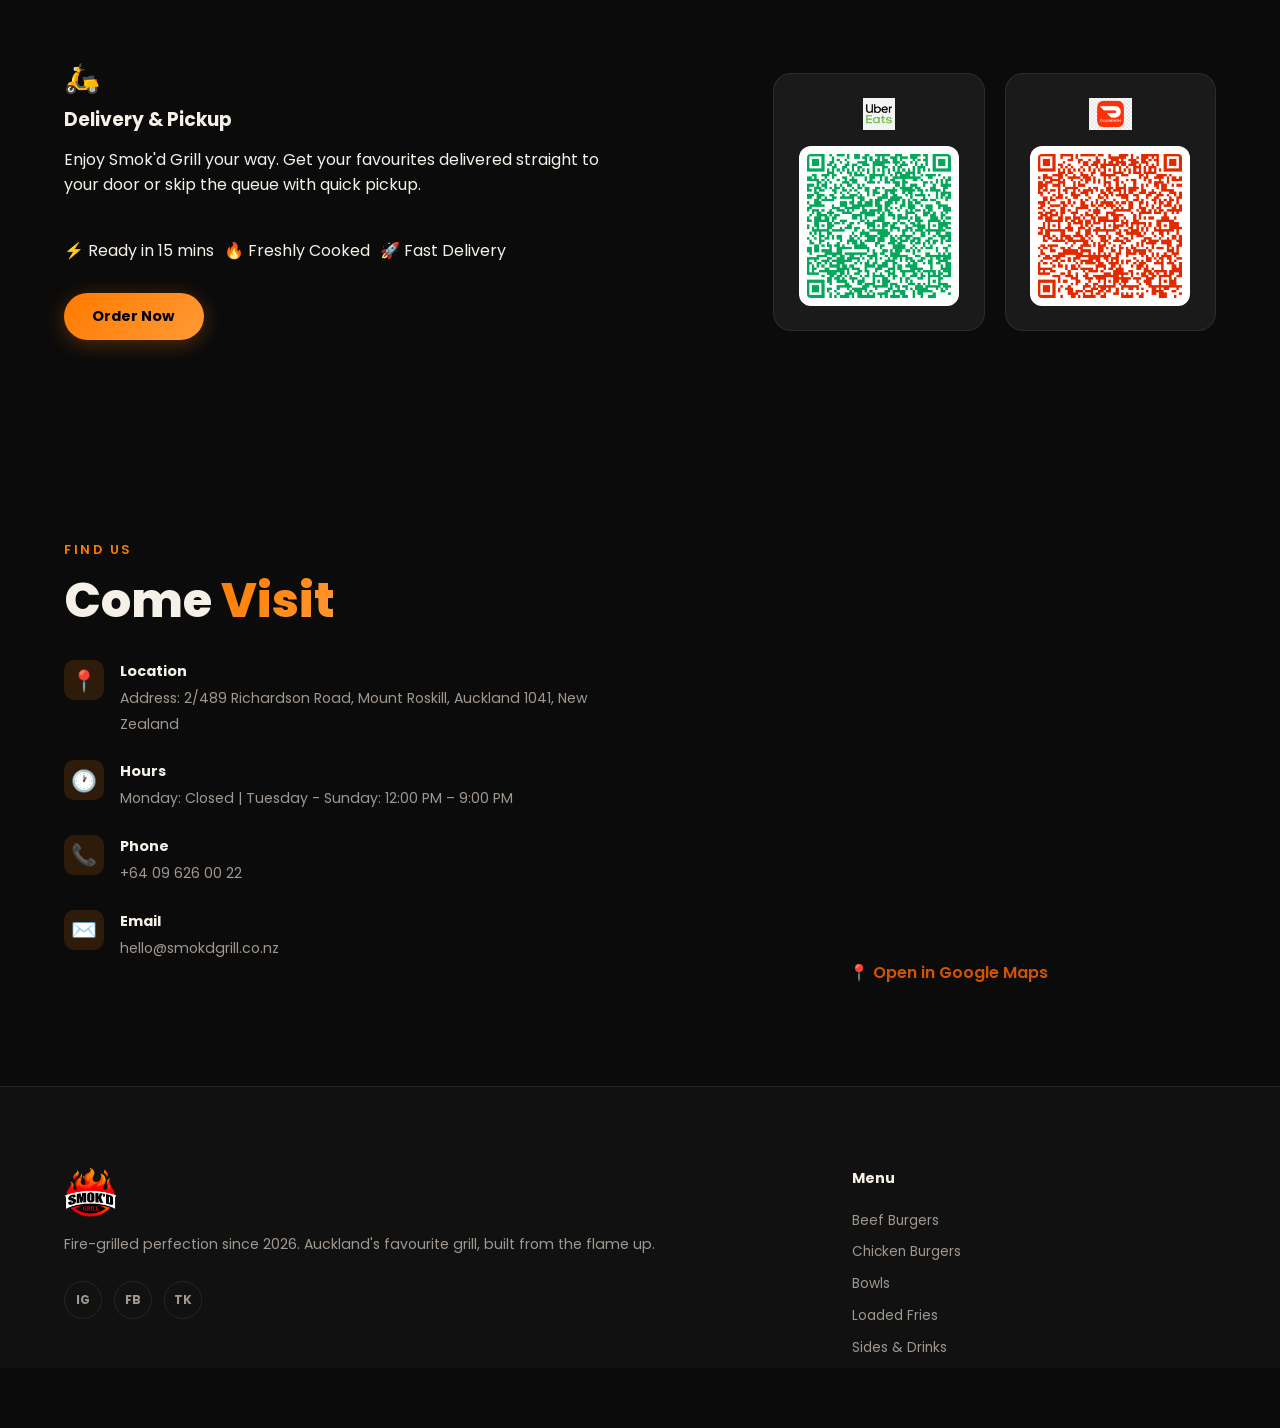
==== commit 787ec7a1: "Updated delivery section and website improvements" ====
--- a/index.html
+++ b/index.html
@@ -28,24 +28,26 @@
   </div>
 
   <!-- STICKY NAV -->
- <nav class="navbar" id="navbar">
+  <nav class="navbar" id="navbar">
     <div class="nav-container">
 
-        <!-- Logo -->
-        <a href="#" class="nav-logo">
-            <img src="/images/ChatGPT Image Jul 1, 2026, 06_10_34 PM (1).png" alt="SMOK'D Grill">
-        </a>
-
-        <!-- Navigation -->
-        <div class="nav-links" id="navLinks">
-            <a href="#home">Home</a>
-            <a href="https://www.ordermeal.co.nz/smokd-grill/">Menu</a>
-            <a href="#about">About</a>
-            <a href="#contact">Contact Us</a>
-        </div>
-
-    </div>
-</nav>
+      <!-- Logo -->
+      <a href="#" class="nav-logo">
+        <img src="/images/ChatGPT Image Jul 1, 2026, 06_10_34 PM (1).png" alt="SMOK'D Grill">
+      </a>
+
+      <!-- Navigation -->
+      <div class="nav-links" id="navLinks">
+        <a href="#home">Home</a>
+        <a href="https://www.ordermeal.co.nz/smokd-grill/">Menu</a>
+        <a href="#about">About</a>
+        <a href="#contact">Contact Us</a>
+      </div>
+      <a href="https://www.ordermeal.co.nz/smokd-grill/" class="btn-nav large" style="color: white;">Order Now <span
+          class="arrow">→</span></a>
+
+    </div>
+  </nav>
 
   <!-- HERO -->
   <section class="hero" id="home">
@@ -60,7 +62,8 @@
       <p class="hero-sub reveal-up">Freshly grilled burgers, bowls, loaded fries<br />and signature meals crafted with
         fire.</p>
       <div class="hero-cta reveal-up">
-        <a href="https://www.ordermeal.co.nz/smokd-grill/" class="btn-primary large">Order Now <span class="arrow">→</span></a>
+        <a href="https://www.ordermeal.co.nz/smokd-grill/" class="btn-primary large">Order Now <span
+            class="arrow">→</span></a>
         <a href="#menu" class="btn-ghost large">Explore Menu</a>
       </div>
       <div class="hero-stats reveal-up">
@@ -117,13 +120,13 @@
         </div>
         <div class="featured-card reveal-up" data-delay="100">
           <div class="featured-img-wrap">
-            <img src="https://images.unsplash.com/photo-1546069901-ba9599a7e63c?w=600&q=80&auto=format"
+            <img src="/images/grilled_chicken_rice_bowl.png"
               alt="Grilled Chicken Bowl" loading="lazy" />
             <div class="featured-badge hot">🔥 Hot</div>
           </div>
           <div class="featured-info">
             <span class="tag">Bowl</span>
-            <h3>Grilled Chicken Thighs Bowl</h3>
+            <h3>Grilled Chicken Rice Bowl</h3>
             <p>Tender marinated thighs, saffron rice, fresh greens.</p>
             <div class="featured-footer">
               <span class="price" data-item="Grilled Chicken Thighs Bowl">$16.90</span>
@@ -154,13 +157,13 @@
     <div class="container about-grid">
       <div class="about-media reveal-left">
         <div class="about-img-stack">
-          <img src="https://images.unsplash.com/photo-1555396273-367ea4eb4db5?w=700&q=85&auto=format"
+          <img src="/images/restaurant-main.png"
             alt="Restaurant grill" class="about-img-main" loading="lazy" />
-          <img src="https://images.unsplash.com/photo-1528735602780-2552fd46c7af?w=400&q=80&auto=format"
+          <img src="/images/grilled lamb salad.png"
             alt="Grill close-up" class="about-img-float" loading="lazy" />
         </div>
         <div class="about-badge-float">
-          <strong>Est. 2018</strong>
+          <strong>Est. 2026</strong>
           <span>Auckland, NZ</span>
         </div>
       </div>
@@ -240,38 +243,37 @@
       <div class="reviews-grid">
         <div class="review-card reveal-up" data-delay="0">
           <div class="review-stars">★★★★★</div>
-          <p class="review-text">"The Premium Beef Burger is absolutely unreal. The char on that patty — nothing else
-            comes close in Auckland."</p>
+          <p class="review-text">"Smok’D Grill is a new family owned business with quality of service and attention to details. They serves up some seriously good food at pretty fair prices. We tried the grilled beef burger and the spicy chicken burger, and both were a hit! The patties were fresh and juicy, and everything was made fresh. I’d definitely recommend it.
+The distinguishing factor was the freshness of food and ingredients that were high quality"</p>
           <div class="review-author">
-            <div class="author-avatar">JM</div>
-            <div><strong>James M.</strong><span>Google Review</span></div>
+            <div class="author-avatar">AA</div>
+            <div><strong>Adnan Ahmed</strong><span>Google Review</span></div>
           </div>
         </div>
         <div class="review-card reveal-up" data-delay="100">
           <div class="review-stars">★★★★★</div>
-          <p class="review-text">"Ordered the Grilled Lamb Bowl for the first time and I'm obsessed. Fresh, perfectly
-            seasoned, and huge portion."</p>
+          <p class="review-text">"Had Premium Beef Burger and Griled Cheese Chicken Bowl..
+delicious
+Tea was Fantastic too"</p>
           <div class="review-author">
-            <div class="author-avatar">SK</div>
-            <div><strong>Sarah K.</strong><span>Facebook Review</span></div>
+            <div class="author-avatar">KB</div>
+            <div><strong>Khalyd Baloch</strong><span>Google Review</span></div>
           </div>
         </div>
         <div class="review-card reveal-up" data-delay="200">
           <div class="review-stars">★★★★★</div>
-          <p class="review-text">"Loaded Spicy Fries are dangerous — I can't stop ordering them. The sriracha aioli is
-            next level good."</p>
+          <p class="review-text">"The food was delicious, and fresh. You can taste the quality ingredients. The service was friendly and professional definitely add this place to my recommendations to friends."</p>
           <div class="review-author">
-            <div class="author-avatar">TC</div>
-            <div><strong>Tom C.</strong><span>Uber Eats</span></div>
+            <div class="author-avatar">AC</div>
+            <div><strong>Amal Chahal</strong><span>Google Review</span></div>
           </div>
         </div>
         <div class="review-card reveal-up" data-delay="300">
           <div class="review-stars">★★★★★</div>
-          <p class="review-text">"Fast, fresh, and the quality is consistent every single time. SMOKD is my go-to for
-            any occasion."</p>
+          <p class="review-text">"Tried their chai and chips deal and it was worth it. The chai tasted fresh and full of flavor, clearly made on the spot. Chips were hot and crisp. The menu offers a wide range of burgers and fast food, giving plenty of options to choose from. A solid place for a quick and satisfying bite"</p>
           <div class="review-author">
-            <div class="author-avatar">AP</div>
-            <div><strong>Aria P.</strong><span>DoorDash</span></div>
+            <div class="author-avatar">JA</div>
+            <div><strong>Junaid Atta</strong><span>Google Review</span></div>
           </div>
         </div>
       </div>
@@ -301,40 +303,77 @@
         <div class="gallery-item"><img
             src="https://images.unsplash.com/photo-1561758033-d89a9ad46330?w=500&q=80&auto=format" alt="Food gallery"
             loading="lazy" /></div>
-        <div class="gallery-item"><img
-            src="https://images.unsplash.com/photo-1606755962773-d324e0a13086?w=500&q=80&auto=format" alt="Food gallery"
-            loading="lazy" /></div>
       </div>
     </div>
   </section>
 
   <!-- DELIVERY & PICKUP -->
-  <section class="delivery section-pad" id="delivery">
+<section class="delivery section-pad" id="delivery">
     <div class="container">
-      <div class="delivery-grid">
-        <div class="delivery-card reveal-left">
-          <div class="delivery-icon">🛵</div>
-          <h3>Fast Delivery</h3>
-          <p>Hot food to your door — delivered fresh within 30 minutes. Available through Uber Eats and DoorDash.</p>
-          <div class="delivery-apps">
-            <span class="app-badge">Uber Eats</span>
-            <span class="app-badge">DoorDash</span>
-          </div>
-          <a href="https://www.ordermeal.co.nz/smokd-grill/" class="btn-primary">Order Delivery</a>
-        </div>
-        <div class="delivery-card reveal-right">
-          <div class="delivery-icon">⚡</div>
-          <h3>Express Pickup</h3>
-          <p>Order ahead, skip the wait. Ready in as little as 15 minutes — just walk in and grab your order.</p>
-          <div class="delivery-apps">
-            <span class="app-badge">Ready in 15 min</span>
-            <span class="app-badge">No wait</span>
-          </div>
-          <a href="https://www.ordermeal.co.nz/smokd-grill/" class="btn-primary">Order Pickup</a>
-        </div>
-      </div>
-    </div>
-  </section>
+
+        <div class="delivery-single reveal">
+
+            <div class="delivery-content">
+
+                <!-- LEFT -->
+                <div class="delivery-info">
+
+                    <div class="delivery-icon">🛵</div>
+
+                    <h3>Delivery & Pickup</h3>
+
+                    <p>
+                        Enjoy Smok'd Grill your way. Get your favourites delivered
+                        straight to your door or skip the queue with quick pickup.
+                    </p>
+
+                    <div class="delivery-apps">
+                        <span class="app-badge">⚡ Ready in 15 mins</span>
+                        <span class="app-badge">🔥 Freshly Cooked</span>
+                        <span class="app-badge">🚀 Fast Delivery</span>
+                    </div>
+
+                    <a href="https://www.ordermeal.co.nz/smokd-grill/"
+                        class="btn-primary"
+                        target="_blank">
+                        Order Now
+                    </a>
+
+                </div>
+
+                <!-- RIGHT -->
+                <div class="delivery-qr-area">
+
+                    <div class="qr-card">
+                        <div class="platform-logo-wrap">
+                            <img class="platform-logo"
+                                src="/images/uber-eats-logo.jpg"
+                                alt="Uber Eats">
+                        </div>
+                        <img class="qr-img"
+                            src="/images/ubereats-qr-code.png"
+                            alt="Uber Eats QR code">
+                    </div>
+
+                    <div class="qr-card">
+                        <div class="platform-logo-wrap">
+                            <img class="platform-logo"
+                                src="/images/door-dash-logo.png"
+                                alt="DoorDash">
+                        </div>
+                        <img class="qr-img"
+                            src="/images/doordash-qr-code.png"
+                            alt="DoorDash QR code">
+                    </div>
+
+                </div>
+
+            </div>
+
+        </div>
+
+    </div>
+</section>
 
 
   <!-- CONTACT -->
@@ -346,7 +385,7 @@
         <div class="contact-details">
           <div class="contact-item">
             <div class="ci-icon">📍</div>
-            <div><strong>Location</strong><span>489 Richardson Road, Mount Roskill, Auckland 1041, New Zealand</span>
+            <div><strong>Location</strong><span>Address: 2/489 Richardson Road, Mount Roskill, Auckland 1041, New Zealand</span>
             </div>
           </div>
           <div class="contact-item">
@@ -385,12 +424,14 @@
   <footer class="footer">
     <div class="container footer-grid">
       <div class="footer-brand">
-        <div class="nav-logo">SMO'<span>KD</span></div>
-        <p>Fire-grilled perfection since 2018. Auckland's favourite grill, built from the flame up.</p>
+        <a href="#" class="nav-logo">
+          <img src="/images/ChatGPT Image Jul 1, 2026, 06_10_34 PM (1).png" alt="SMOK'D Grill">
+        </a>
+        <p>Fire-grilled perfection since 2026. Auckland's favourite grill, built from the flame up.</p>
         <div class="social-links">
-          <a href="#" aria-label="Instagram">IG</a>
-          <a href="#" aria-label="Facebook">FB</a>
-          <a href="#" aria-label="TikTok">TK</a>
+          <a href="https://www.instagram.com/smokdgrillhalal/" aria-label="Instagram">IG</a>
+          <a href="https://www.facebook.com/profile.php?id=61572160443493" aria-label="Facebook">FB</a>
+          <a href="https://www.tiktok.com/@smokd.grill.halal?is_from_webapp=1&sender_device=pc" aria-label="TikTok">TK</a>
         </div>
       </div>
       <div class="footer-col">
@@ -401,164 +442,8 @@
         <a href="#menu">Loaded Fries</a>
         <a href="#menu">Sides & Drinks</a>
       </div>
-      <div class="footer-col">
-        <h4>Order</h4>
-        <a href="https://www.ordermeal.co.nz/smokd-grill/">Order Online</a>
-        <a href="#">Uber Eats</a>
-        <a href="#">Catering</a>
-        <a href="#">Gift Cards</a>
-      </div>
-    </div>
-    <div class="footer-bottom">
-      <span>© 2025 SMOKD Grill. All rights reserved.</span>
-      <div class="footer-legal">
-        <a href="#">Privacy Policy</a>
-        <a href="#">Terms</a>
-      </div>
     </div>
   </footer>
-
-  <!-- CART DRAWER -->
-  <div class="cart-overlay" id="cartOverlay" onclick="closeCart()"></div>
-  <aside class="cart-drawer" id="cartDrawer">
-    <div class="cart-header">
-      <h3>Your Order</h3>
-      <button class="cart-close" onclick="closeCart()" aria-label="Close cart">✕</button>
-    </div>
-    <div class="cart-body" id="cartBody">
-      <div class="cart-empty" id="cartEmpty">
-        <div class="cart-empty-icon">🛒</div>
-        <p>Your cart is empty</p>
-        <a href="#menu" onclick="closeCart()" class="btn-primary">Browse Menu</a>
-      </div>
-      <div id="cartItems"></div>
-    </div>
-    <div class="cart-footer" id="cartFooter" style="display:none">
-      <div class="order-type">
-        <button class="ot-btn active" data-type="pickup" onclick="setOrderType('pickup', this)">⚡ Pickup</button>
-        <button class="ot-btn" data-type="delivery" onclick="setOrderType('delivery', this)">🛵 Delivery</button>
-      </div>
-      <div class="coupon-row">
-        <input type="text" placeholder="Coupon code" class="coupon-input" id="couponInput" />
-        <button class="btn-coupon" onclick="applyCoupon()">Apply</button>
-      </div>
-      <div class="cart-totals">
-        <div class="ct-row"><span>Subtotal</span><span id="cartSubtotal">$0.00</span></div>
-        <div class="ct-row discount" id="discountRow" style="display:none"><span>Discount</span><span id="discountAmt"
-            class="accent-text">-$0.00</span></div>
-        <div class="ct-row total"><span>Total</span><span id="cartTotal">$0.00</span></div>
-      </div>
-      <button class="btn-checkout" onclick="openCheckout()">Proceed to Checkout →</button>
-    </div>
-  </aside>
-
-  <!-- CHECKOUT MODAL -->
-  <div class="modal-overlay" id="checkoutOverlay" onclick="closeCheckout()">
-    <div class="checkout-modal" onclick="event.stopPropagation()">
-      <button class="modal-close" onclick="closeCheckout()">✕</button>
-      <h2>Complete Your Order</h2>
-      <div class="checkout-form">
-        <div class="form-row">
-          <div class="form-group">
-            <label>First Name</label>
-            <input type="text" placeholder="John" class="form-input" />
-          </div>
-          <div class="form-group">
-            <label>Last Name</label>
-            <input type="text" placeholder="Smith" class="form-input" />
-          </div>
-        </div>
-        <div class="form-group">
-          <label>Phone</label>
-          <input type="tel" placeholder="+64 21 123 4567" class="form-input" />
-        </div>
-        <div class="form-group" id="deliveryAddressWrap" style="display:none">
-          <label>Delivery Address</label>
-          <input type="text" placeholder="123 Queen St, Auckland" class="form-input" />
-        </div>
-        <div class="form-group">
-          <label>Special Instructions</label>
-          <textarea placeholder="Any allergies or special requests?" class="form-input" rows="3"></textarea>
-        </div>
-        <div class="form-group">
-          <label>Payment Method</label>
-          <div class="payment-methods">
-            <label class="pm-option">
-              <input type="radio" name="payment" value="card" checked /> Credit / Debit Card
-            </label>
-            <label class="pm-option">
-              <input type="radio" name="payment" value="cash" /> Cash on Pickup
-            </label>
-          </div>
-        </div>
-        <div class="checkout-summary">
-          <strong>Order Summary</strong>
-          <div id="checkoutItems"></div>
-          <div class="ct-row total"><span>Total</span><span id="checkoutTotal">$0.00</span></div>
-        </div>
-        <button class="btn-checkout full" onclick="placeOrder()">Place Order 🔥</button>
-      </div>
-    </div>
-  </div>
-
-  <!-- ORDER SUCCESS -->
-  <div class="modal-overlay" id="successOverlay">
-    <div class="success-modal">
-      <div class="success-icon">🎉</div>
-      <h2>Order Confirmed!</h2>
-      <p>Your order has been received. Estimated time: <strong>15–20 minutes</strong>.</p>
-      <div class="order-tracking">
-        <div class="track-step active">
-          <div class="ts-dot"></div><span>Order Received</span>
-        </div>
-        <div class="track-line"></div>
-        <div class="track-step">
-          <div class="ts-dot"></div><span>Grilling</span>
-        </div>
-        <div class="track-line"></div>
-        <div class="track-step">
-          <div class="ts-dot"></div><span>Ready</span>
-        </div>
-      </div>
-      <button class="btn-primary" onclick="closeSuccess()">Back to Menu</button>
-    </div>
-  </div>
-
-  <!-- ITEM DETAIL MODAL -->
-  <div class="modal-overlay" id="itemOverlay" onclick="closeItemModal()">
-    <div class="item-modal" onclick="event.stopPropagation()">
-      <button class="modal-close" onclick="closeItemModal()">✕</button>
-      <div class="im-img-wrap"><img id="imImg" src="" alt="" /></div>
-      <div class="im-content">
-        <span class="tag" id="imTag"></span>
-        <h3 id="imName"></h3>
-        <p id="imDesc"></p>
-        <div class="im-footer">
-          <span class="price" id="imPrice"></span>
-          <div class="qty-ctrl">
-            <button onclick="changeQty(-1)">−</button>
-            <span id="qtyDisplay">1</span>
-            <button onclick="changeQty(1)">+</button>
-          </div>
-          <button class="btn-primary" onclick="addFromModal()">Add to Order</button>
-        </div>
-      </div>
-    </div>
-  </div>
-
-  <!-- FLOATING BUTTONS -->
-  <div class="floating-btns">
-    <a href="https://wa.me/64096260022" class="fab whatsapp" aria-label="WhatsApp Support" target="_blank">
-      <svg viewBox="0 0 24 24" fill="currentColor">
-        <path
-          d="M17.472 14.382c-.297-.149-1.758-.867-2.03-.967-.273-.099-.471-.148-.67.15-.197.297-.767.966-.94 1.164-.173.199-.347.223-.644.075-.297-.15-1.255-.463-2.39-1.475-.883-.788-1.48-1.761-1.653-2.059-.173-.297-.018-.458.13-.606.134-.133.298-.347.446-.52.149-.174.198-.298.298-.497.099-.198.05-.371-.025-.52-.075-.149-.669-1.612-.916-2.207-.242-.579-.487-.5-.669-.51-.173-.008-.371-.01-.57-.01-.198 0-.52.074-.792.372-.272.297-1.04 1.016-1.04 2.479 0 1.462 1.065 2.875 1.213 3.074.149.198 2.096 3.2 5.077 4.487.709.306 1.262.489 1.694.625.712.227 1.36.195 1.871.118.571-.085 1.758-.719 2.006-1.413.248-.694.248-1.289.173-1.413-.074-.124-.272-.198-.57-.347m-5.421 7.403h-.004a9.87 9.87 0 01-5.031-1.378l-.361-.214-3.741.982.998-3.648-.235-.374a9.86 9.86 0 01-1.51-5.26c.001-5.45 4.436-9.884 9.888-9.884 2.64 0 5.122 1.03 6.988 2.898a9.825 9.825 0 012.893 6.994c-.003 5.45-4.437 9.884-9.885 9.884m8.413-18.297A11.815 11.815 0 0012.05 0C5.495 0 .16 5.335.157 11.892c0 2.096.547 4.142 1.588 5.945L.057 24l6.305-1.654a11.882 11.882 0 005.683 1.448h.005c6.554 0 11.89-5.335 11.893-11.893a11.821 11.821 0 00-3.48-8.413z" />
-      </svg>
-    </a>
-    <button class="fab order" onclick="document.getElementById('menu').scrollIntoView({behavior:'smooth'})"
-      aria-label="Order now">
-      🔥
-    </button>
-  </div>
 
   <script src="menu-data.js"></script>
   <script src="app.js"></script>
--- a/style.css
+++ b/style.css
@@ -99,6 +99,18 @@
 .price { font-size: 1.2rem; font-weight: 700; color: var(--accent); }
 
 /* ===================== BUTTONS ===================== */
+.btn-nav {
+  display: inline-flex; align-items: center; gap: 8px;
+  padding: 7px 18px; border-radius: 50px;
+  background: linear-gradient(135deg, var(--accent), var(--accent2));
+  color: white; font-weight: 700; font-size: 0.9rem;
+  transition: var(--transition); white-space: nowrap;
+  box-shadow: 0 4px 20px rgba(255,122,0,0.3);
+}
+.btn-nav:hover {
+  transform: translateY(-2px);
+  box-shadow: 0 8px 30px rgba(255,122,0,0.5);
+}
 .btn-primary {
   display: inline-flex; align-items: center; gap: 8px;
   padding: 12px 28px; border-radius: 50px;
@@ -162,7 +174,7 @@
   color: var(--text); flex-shrink: 0;
 }
 .nav-logo span { color: var(--accent); }
-.nav-links { display: flex; gap: 32px; flex: 1; justify-content: center; }
+.nav-links { display: flex; gap: 32px; flex: 1; justify-content: center; align-items: center; }
 .nav-links a {
   font-size: 0.9rem; font-weight: 500; color: var(--text2);
   transition: var(--transition); position: relative;
@@ -427,25 +439,79 @@
 
 /* ===================== REVIEWS ===================== */
 .reviews { background: var(--bg); }
+
 .reviews-grid {
-  display: grid; grid-template-columns: repeat(auto-fill, minmax(260px, 1fr));
+  display: grid;
+  grid-template-columns: repeat(auto-fit, minmax(260px, 1fr));
   gap: 24px;
 }
+
 .review-card {
-  background: var(--surface); border: 1px solid var(--border);
-  border-radius: var(--radius); padding: 28px;
+  background: var(--surface);
+  border: 1px solid var(--border);
+  border-radius: var(--radius);
+  padding: 28px;
   transition: var(--transition);
-}
-.review-card:hover { transform: translateY(-4px); border-color: rgba(255,122,0,0.2); }
-.review-stars { color: var(--accent); font-size: 1rem; letter-spacing: 2px; margin-bottom: 14px; }
-.review-text { font-size: 0.9rem; color: var(--text2); line-height: 1.7; margin-bottom: 20px; font-style: italic; }
-.review-author { display: flex; align-items: center; gap: 12px; }
+
+  /* Lock every card to the same footprint */
+  width: 100%;
+  height: 340px;
+  display: flex;
+  flex-direction: column;
+  box-sizing: border-box;
+}
+
+.review-card:hover {
+  transform: translateY(-4px);
+  border-color: rgba(255,122,0,0.2);
+  box-shadow: 0 12px 30px rgba(255,122,0,0.12);
+}
+
+.review-stars {
+  color: var(--accent);
+  font-size: 1rem;
+  letter-spacing: 2px;
+  margin-bottom: 14px;
+  flex-shrink: 0;
+}
+
+.review-text {
+  font-size: 0.9rem;
+  color: var(--text2);
+  line-height: 1.7;
+  font-style: italic;
+  flex-grow: 1;
+  margin-bottom: 20px;
+
+  /* Clamp long reviews so they never overflow the fixed height */
+  display: -webkit-box;
+  -webkit-line-clamp: 6;
+  -webkit-box-orient: vertical;
+  overflow: hidden;
+}
+
+.review-author {
+  display: flex;
+  align-items: center;
+  gap: 12px;
+  flex-shrink: 0;
+  margin-top: auto;
+}
+
 .author-avatar {
-  width: 42px; height: 42px; border-radius: 50%;
+  width: 42px;
+  height: 42px;
+  border-radius: 50%;
   background: linear-gradient(135deg, var(--accent), var(--accent2));
-  display: flex; align-items: center; justify-content: center;
-  font-size: 0.8rem; font-weight: 700; color: #000; flex-shrink: 0;
-}
+  display: flex;
+  align-items: center;
+  justify-content: center;
+  font-size: 0.8rem;
+  font-weight: 700;
+  color: #000;
+  flex-shrink: 0;
+}
+
 .review-author strong { display: block; font-size: 0.9rem; }
 .review-author span { font-size: 0.78rem; color: var(--text3); }
 
@@ -463,25 +529,107 @@
 .gallery-item:first-child { grid-column: span 2; grid-row: span 1; }
 
 /* ===================== DELIVERY ===================== */
-.delivery { background: var(--bg); }
-.delivery-grid { display: grid; grid-template-columns: 1fr 1fr; gap: 32px; }
-.delivery-card {
-  background: var(--surface); border: 1px solid var(--border);
-  border-radius: var(--radius-lg); padding: 48px 40px;
-  display: flex; flex-direction: column; gap: 16px;
-  transition: var(--transition);
-}
-.delivery-card:hover { border-color: rgba(255,122,0,0.3); transform: translateY(-4px); }
-.delivery-icon { font-size: 3rem; }
-.delivery-card h3 { font-size: 1.6rem; font-weight: 800; }
-.delivery-card p { font-size: 0.95rem; color: var(--text2); line-height: 1.7; }
-.delivery-apps { display: flex; gap: 10px; flex-wrap: wrap; }
-.app-badge {
-  padding: 5px 14px; border-radius: 20px;
-  background: var(--bg3); border: 1px solid var(--border);
-  font-size: 0.8rem; color: var(--text2);
-}
-
+.delivery-content {
+    display: grid;
+    grid-template-columns: 1.2fr .8fr;
+    gap: 45px;
+    align-items: center;
+}
+.delivery-icon{
+    font-size: 1.8rem;   /* Increase this value */
+    line-height: 1;
+    display: inline-block;
+}
+.delivery-info {
+    display: flex;
+    flex-direction: column;
+}
+
+.delivery-info h3 {
+    margin: 12px 0;
+}
+
+.delivery-info p {
+    margin-bottom: 20px;
+    max-width: 560px;
+}
+
+.delivery-apps {
+    margin: 20px 0 30px;
+    display: flex;
+    gap: 10px;
+    flex-wrap: wrap;
+}
+
+.delivery-info .btn-primary {
+    width: 140px;
+    text-align: center;
+}
+
+.delivery-qr-area {
+    display: grid;
+    grid-template-columns: repeat(2, 1fr);
+    gap: 20px;
+}
+
+.qr-card {
+    background: var(--bg3);
+    border: 1px solid var(--border);
+    border-radius: 18px;
+    padding: 24px 20px;
+    display: flex;
+    flex-direction: column;
+    align-items: center;
+    justify-content: flex-start;
+    gap: 16px;
+    height: 100%;
+    transition: var(--transition);
+}
+
+.qr-card:hover {
+    transform: translateY(-4px);
+    border-color: rgba(255, 122, 0, .3);
+}
+
+/* Fixed-height wrapper keeps both logos (different aspect ratios)
+   vertically aligned with each other across cards */
+.platform-logo-wrap {
+    height: 32px;
+    display: flex;
+    align-items: center;
+    justify-content: center;
+}
+
+.platform-logo {
+    max-height: 100%;
+    max-width: 140px;
+    width: auto;
+    object-fit: contain;
+}
+
+.qr-img {
+    width: 160px;
+    height: 160px;
+    object-fit: contain;
+    background: white;
+    padding: 8px;
+    border-radius: 12px;
+}
+
+@media (max-width: 900px) {
+    .delivery-content {
+        grid-template-columns: 1fr;
+    }
+    .delivery-qr-area {
+        margin-top: 20px;
+    }
+}
+
+@media (max-width: 600px) {
+    .delivery-qr-area {
+        grid-template-columns: 1fr;
+    }
+}
 /* ===================== LOYALTY ===================== */
 .loyalty { background: var(--bg2); }
 .loyalty-inner { display: grid; grid-template-columns: 1fr 1fr; gap: 80px; align-items: center; }
@@ -525,7 +673,7 @@
 
 /* ===================== FOOTER ===================== */
 .footer { background: var(--bg2); border-top: 1px solid var(--border); padding: 80px 0 0; }
-.footer-grid { display: grid; grid-template-columns: 2fr 1fr 1fr; gap: 60px; margin-bottom: 60px; }
+.footer-grid { display: grid; grid-template-columns: 2fr 1fr; gap: 60px; margin-bottom: 60px; }
 .footer-brand .nav-logo { font-size: 1.4rem; margin-bottom: 16px; display: block; }
 .footer-brand p { font-size: 0.88rem; color: var(--text2); line-height: 1.7; margin-bottom: 24px; }
 .social-links { display: flex; gap: 12px; }
@@ -690,7 +838,7 @@
 .im-content p { font-size: 0.9rem; color: var(--text2); line-height: 1.6; }
 .im-footer { display: flex; align-items: center; gap: 16px; flex-wrap: wrap; margin-top: 8px; }
 .im-footer .price { font-size: 1.4rem; }
-.im-footer .btn-primary { flex: 1; justify-content: center; }
+.im-footer .btn-primary .btn-nav { flex: 1; justify-content: center; }
 
 /* ===================== SUCCESS MODAL ===================== */
 .success-modal {
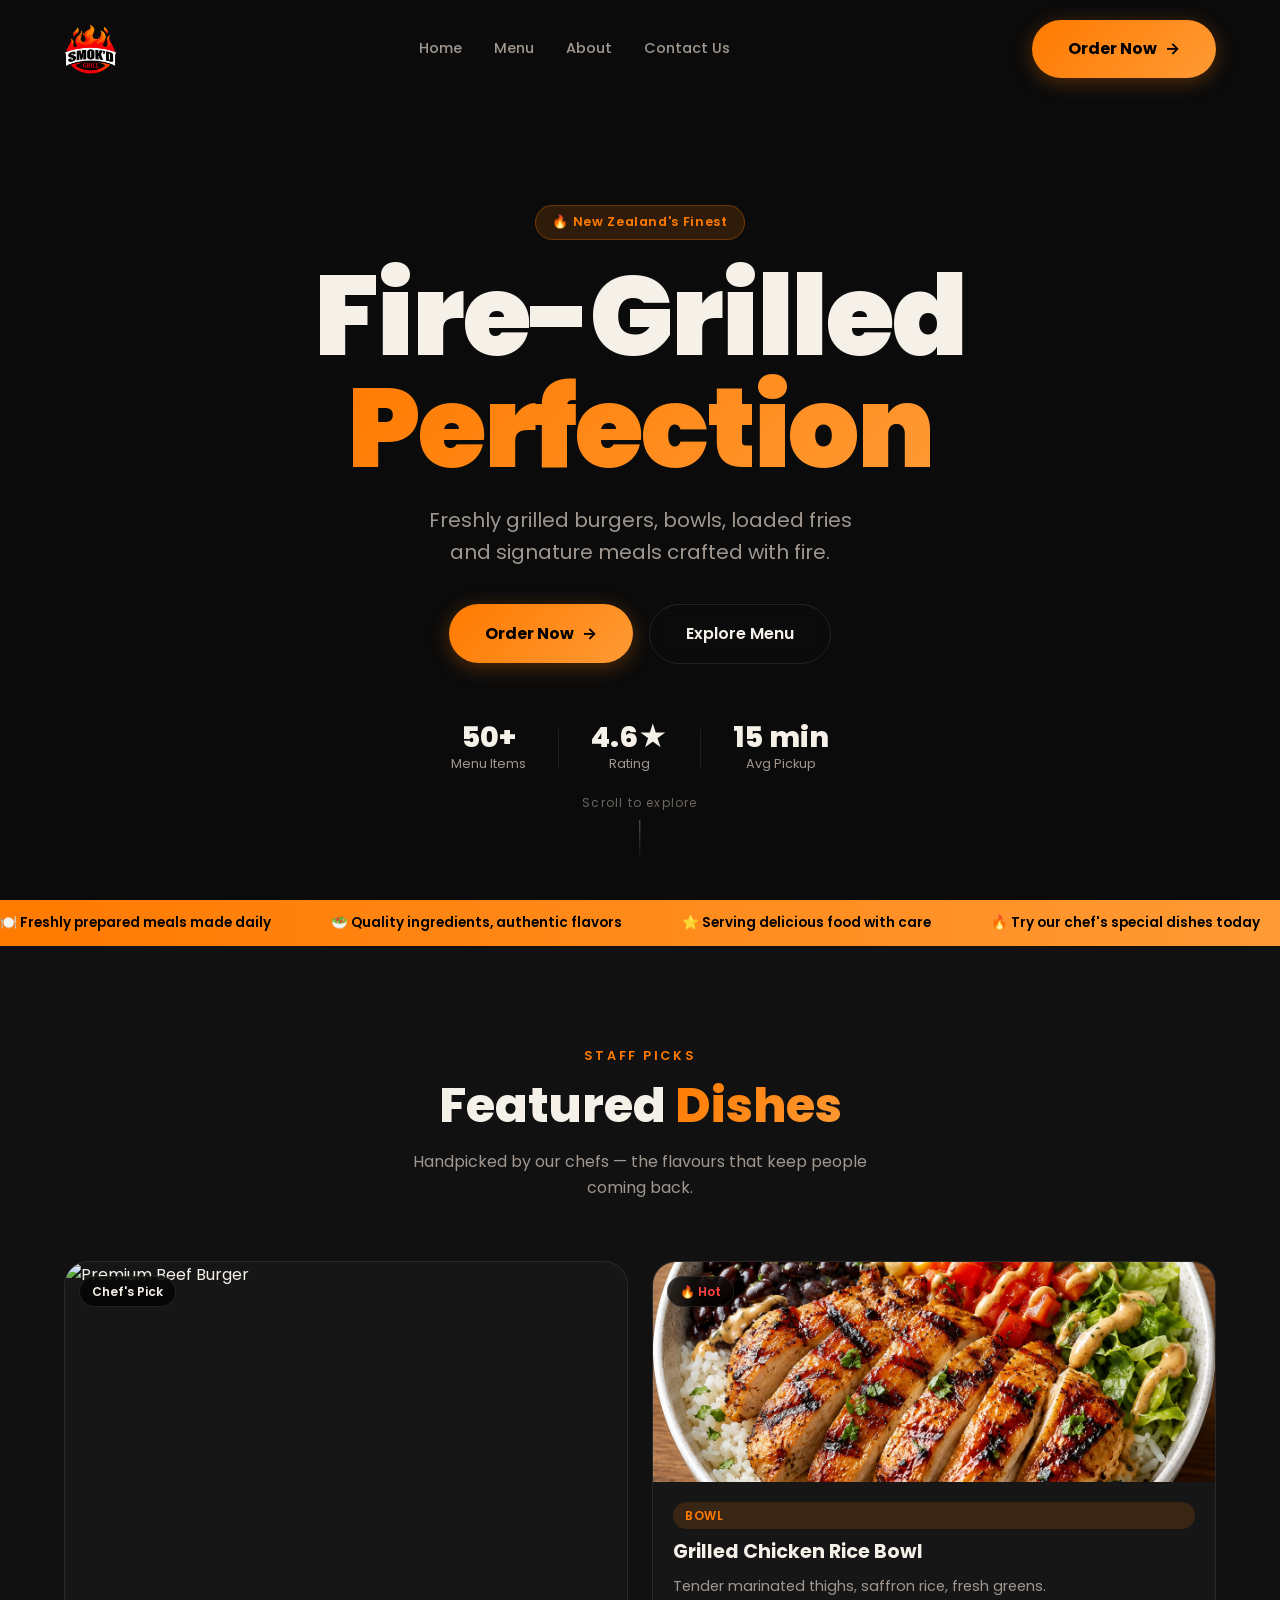
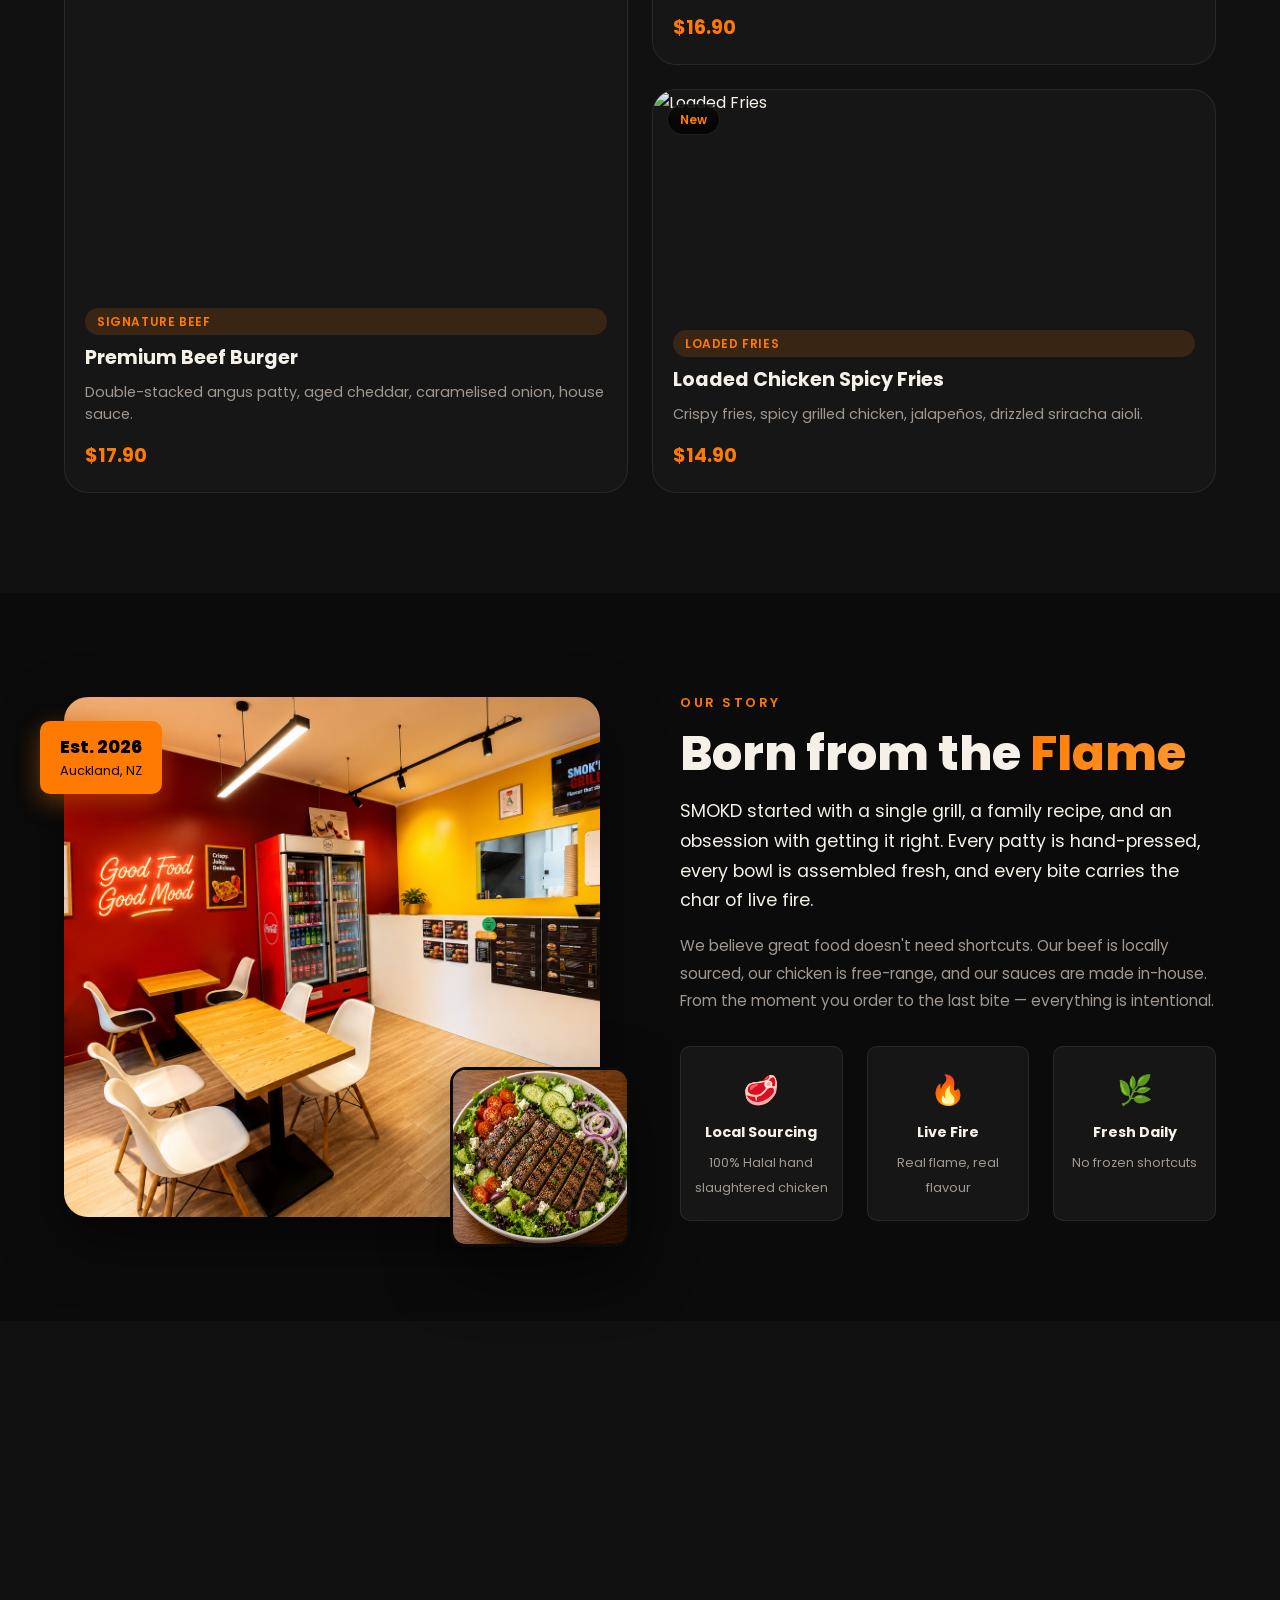
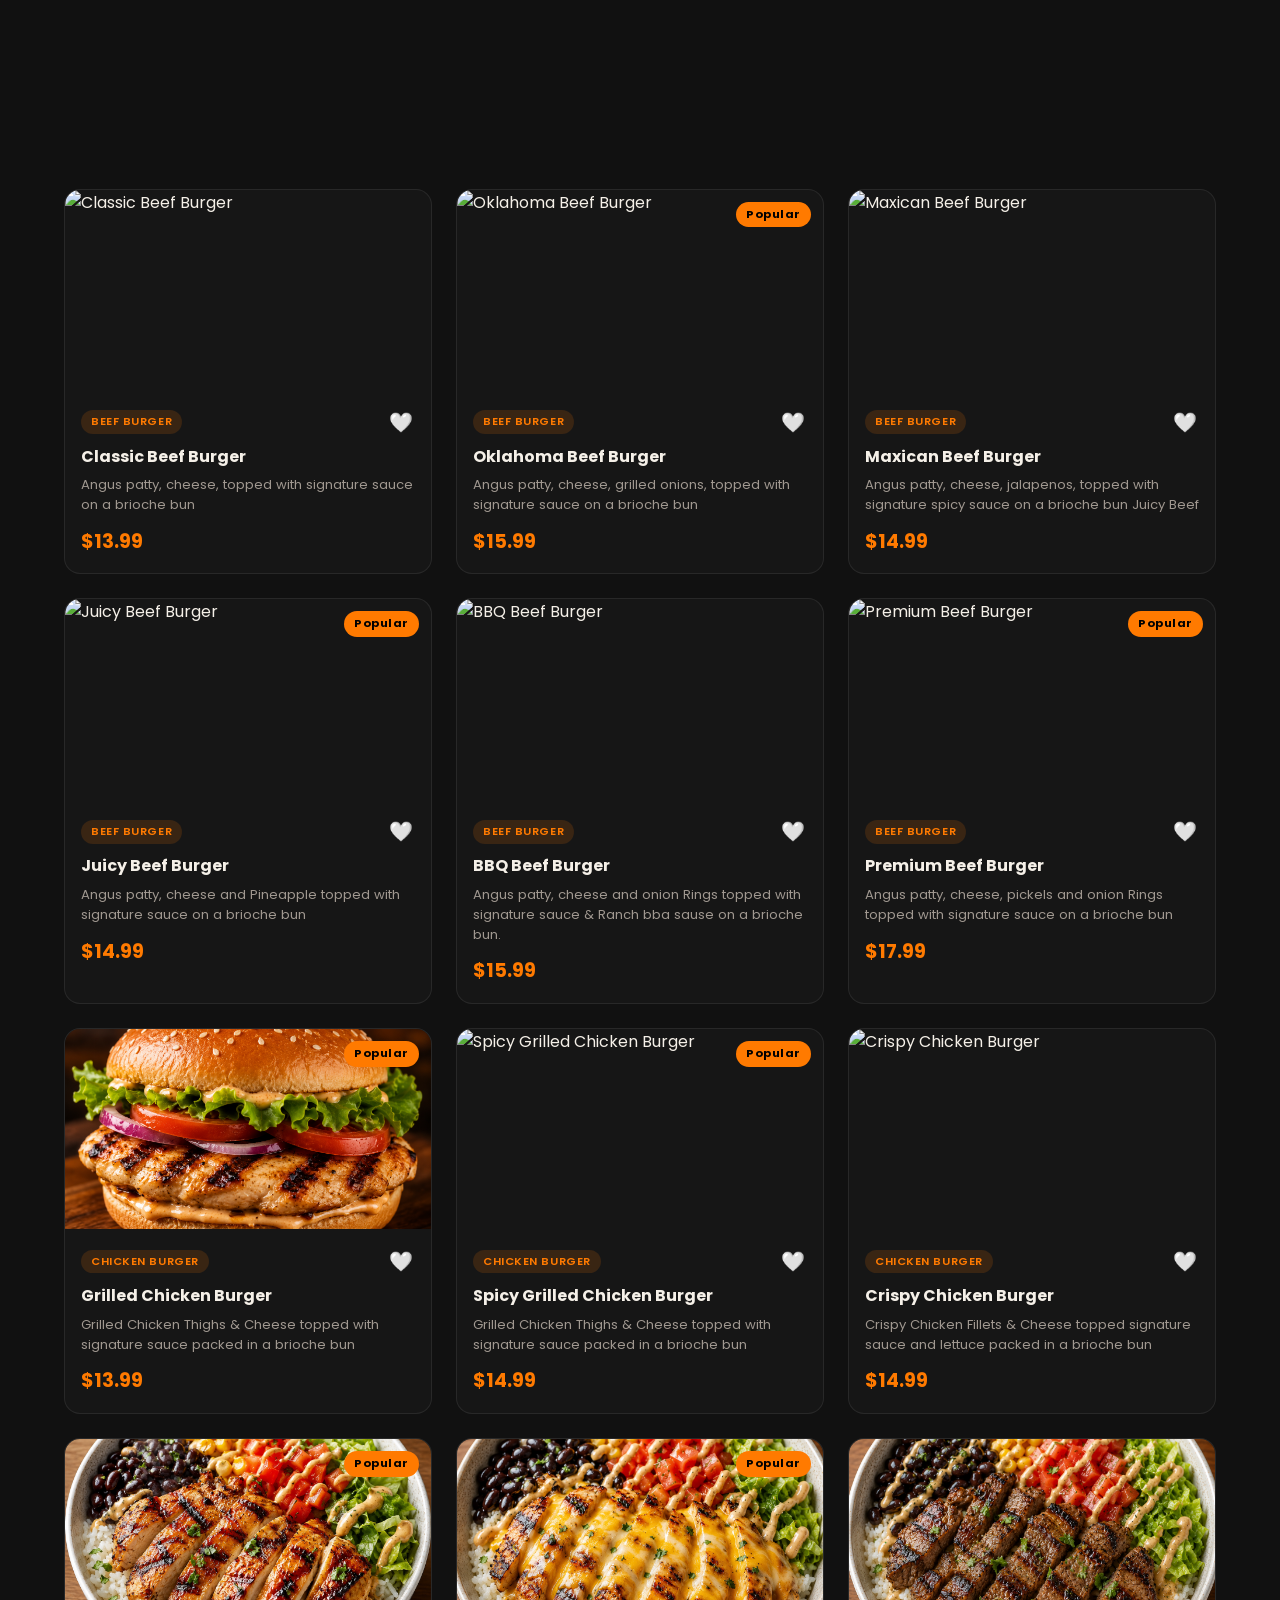
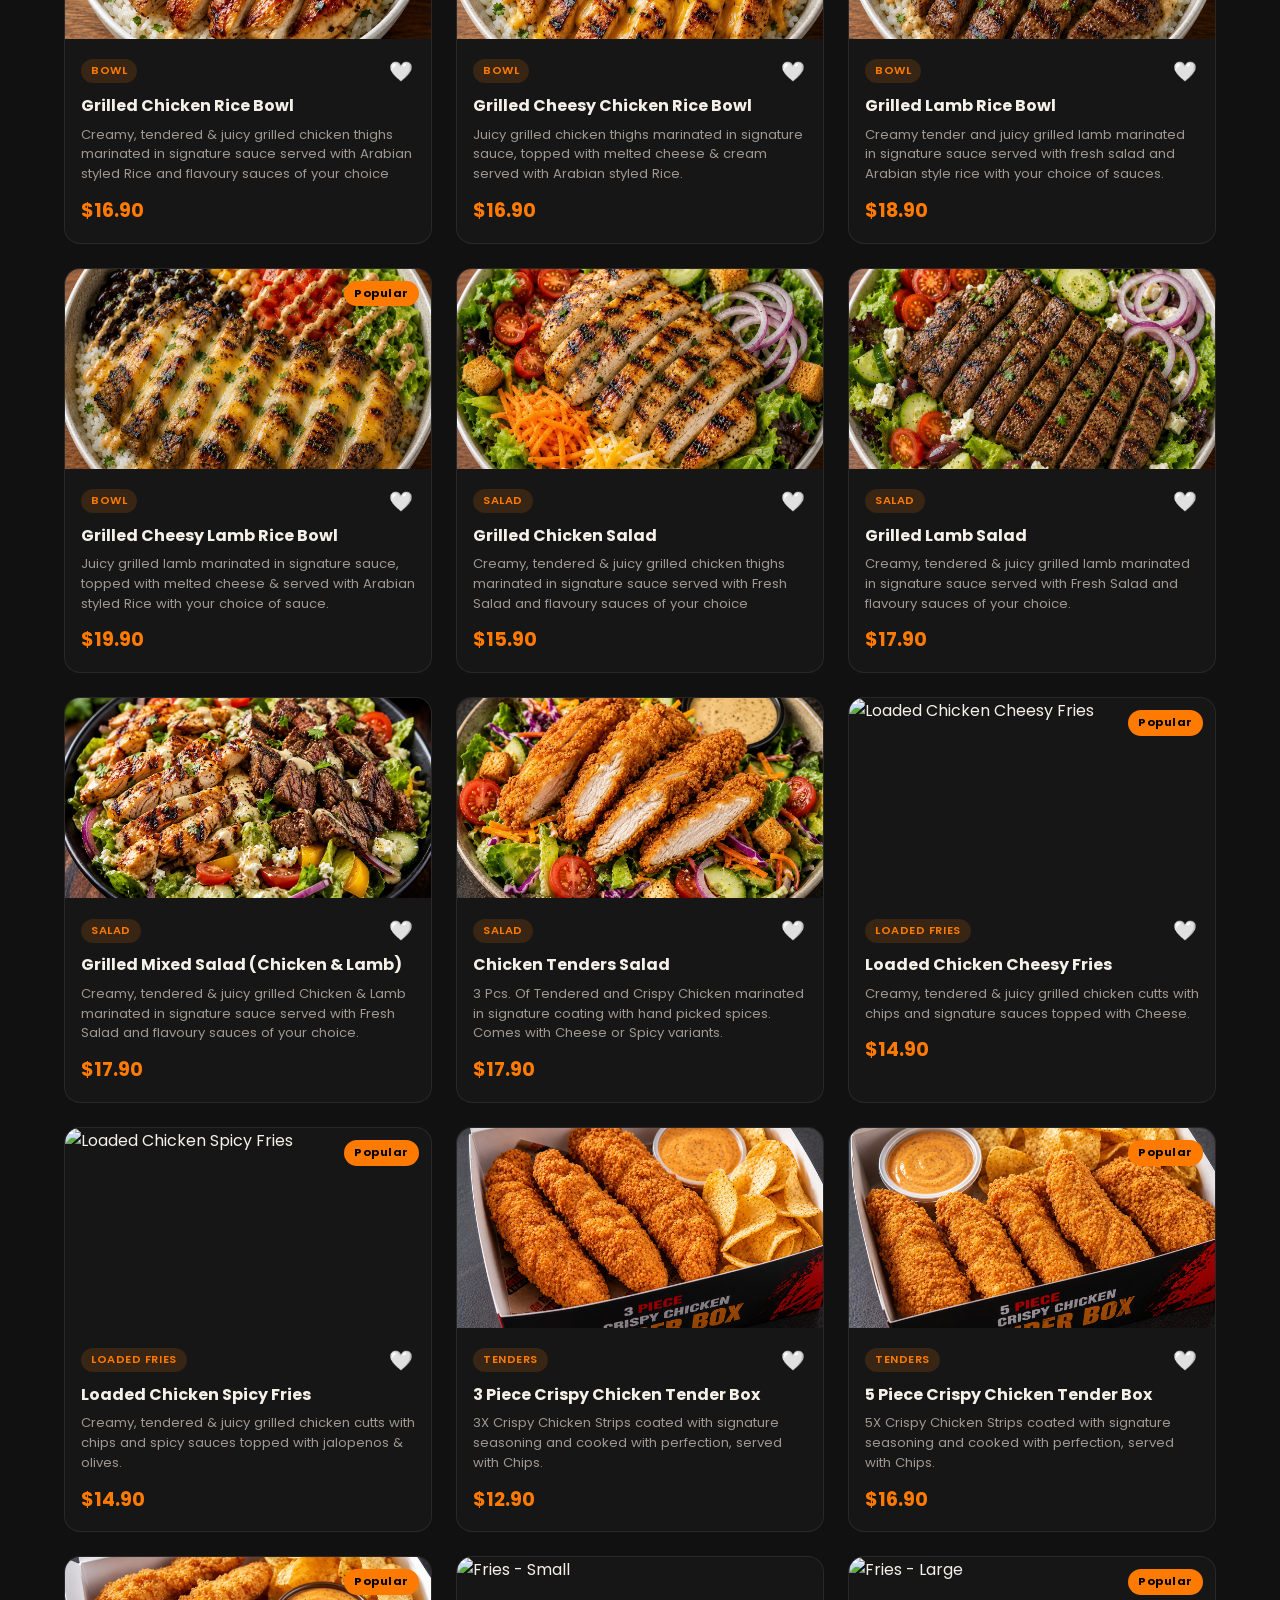
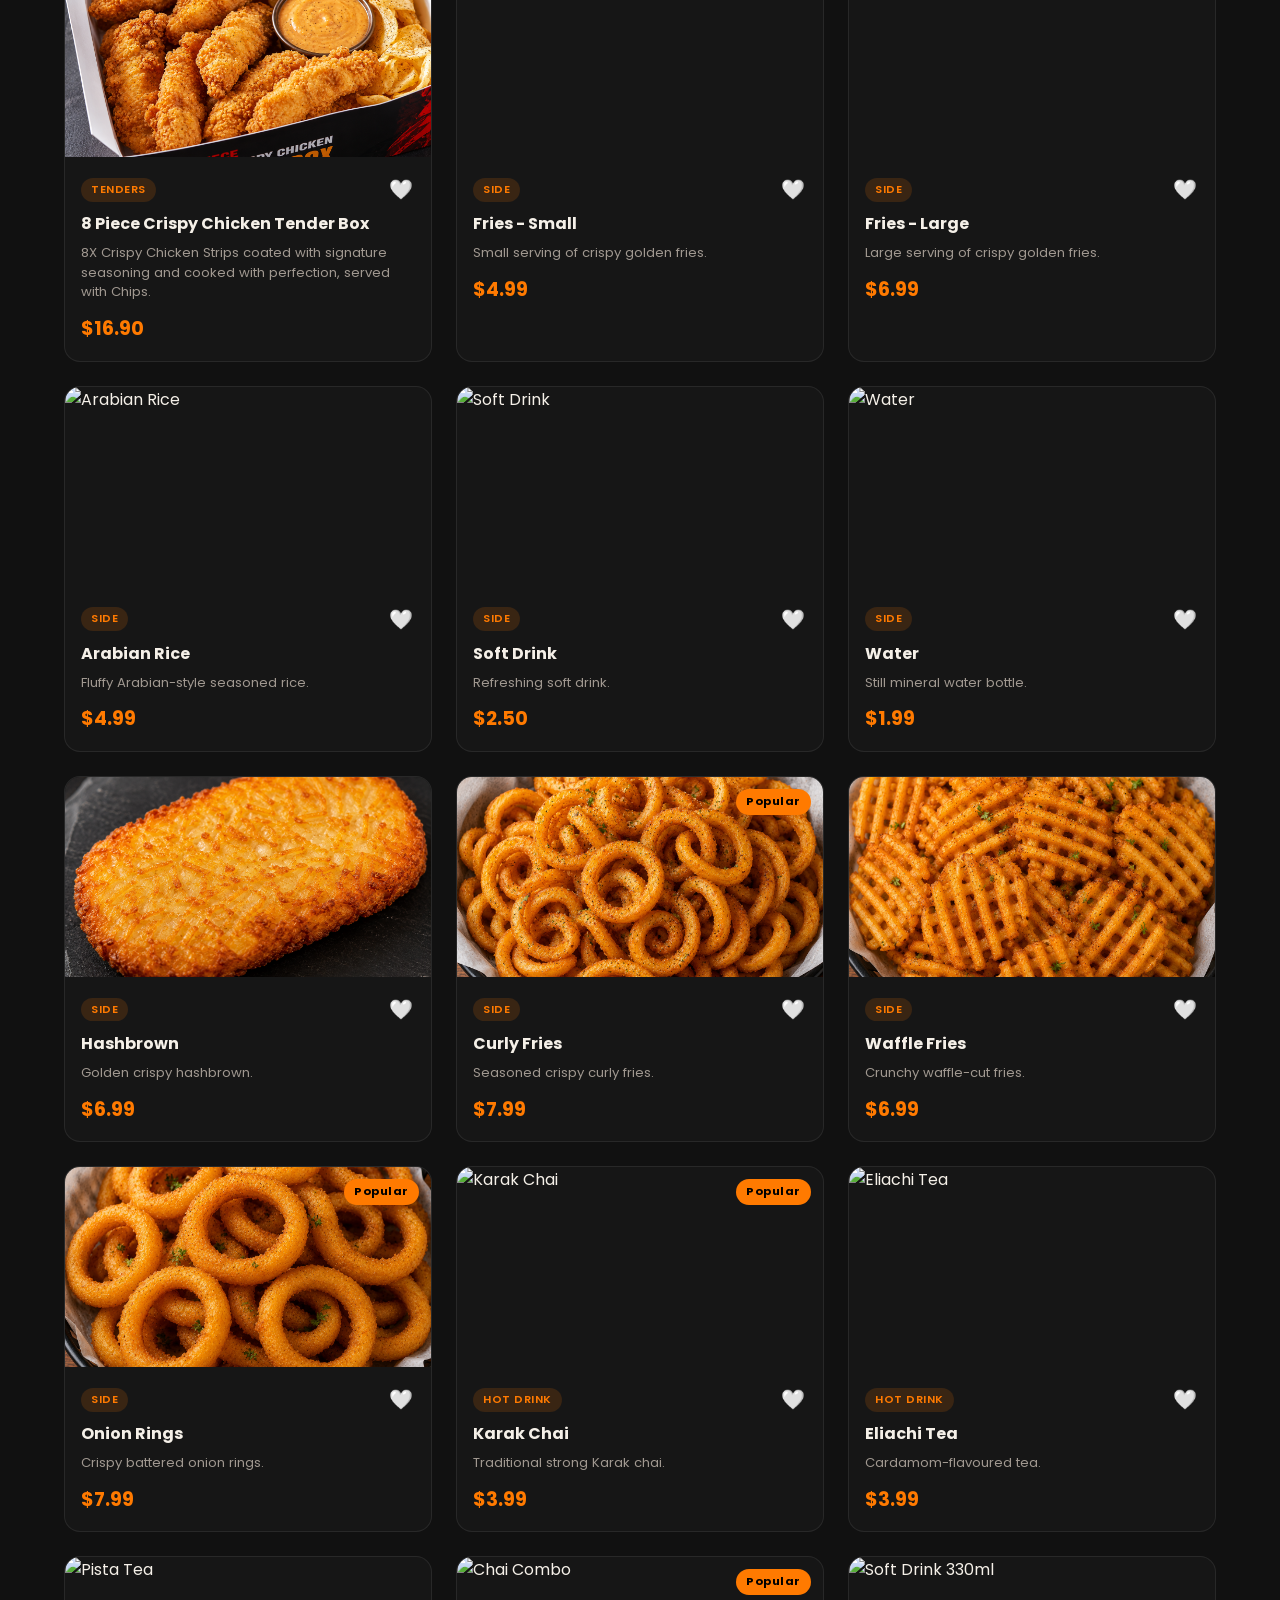
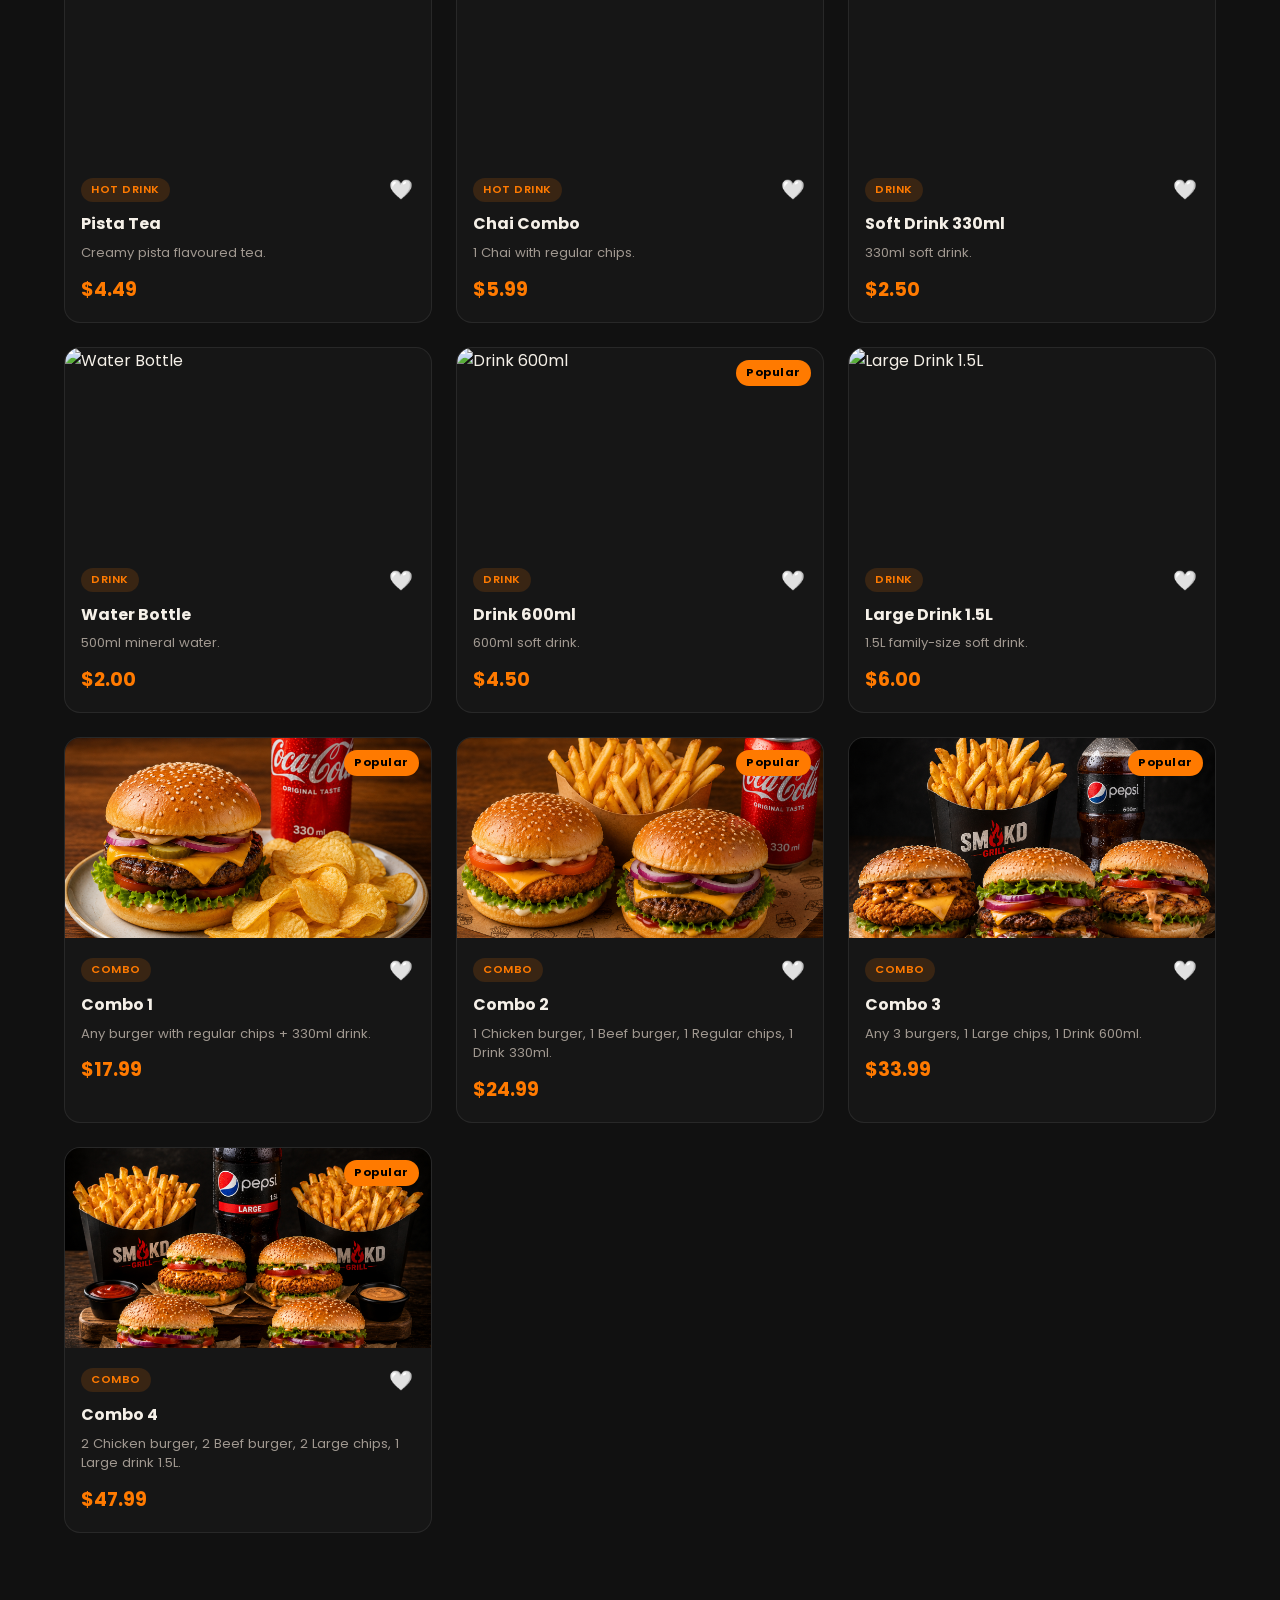
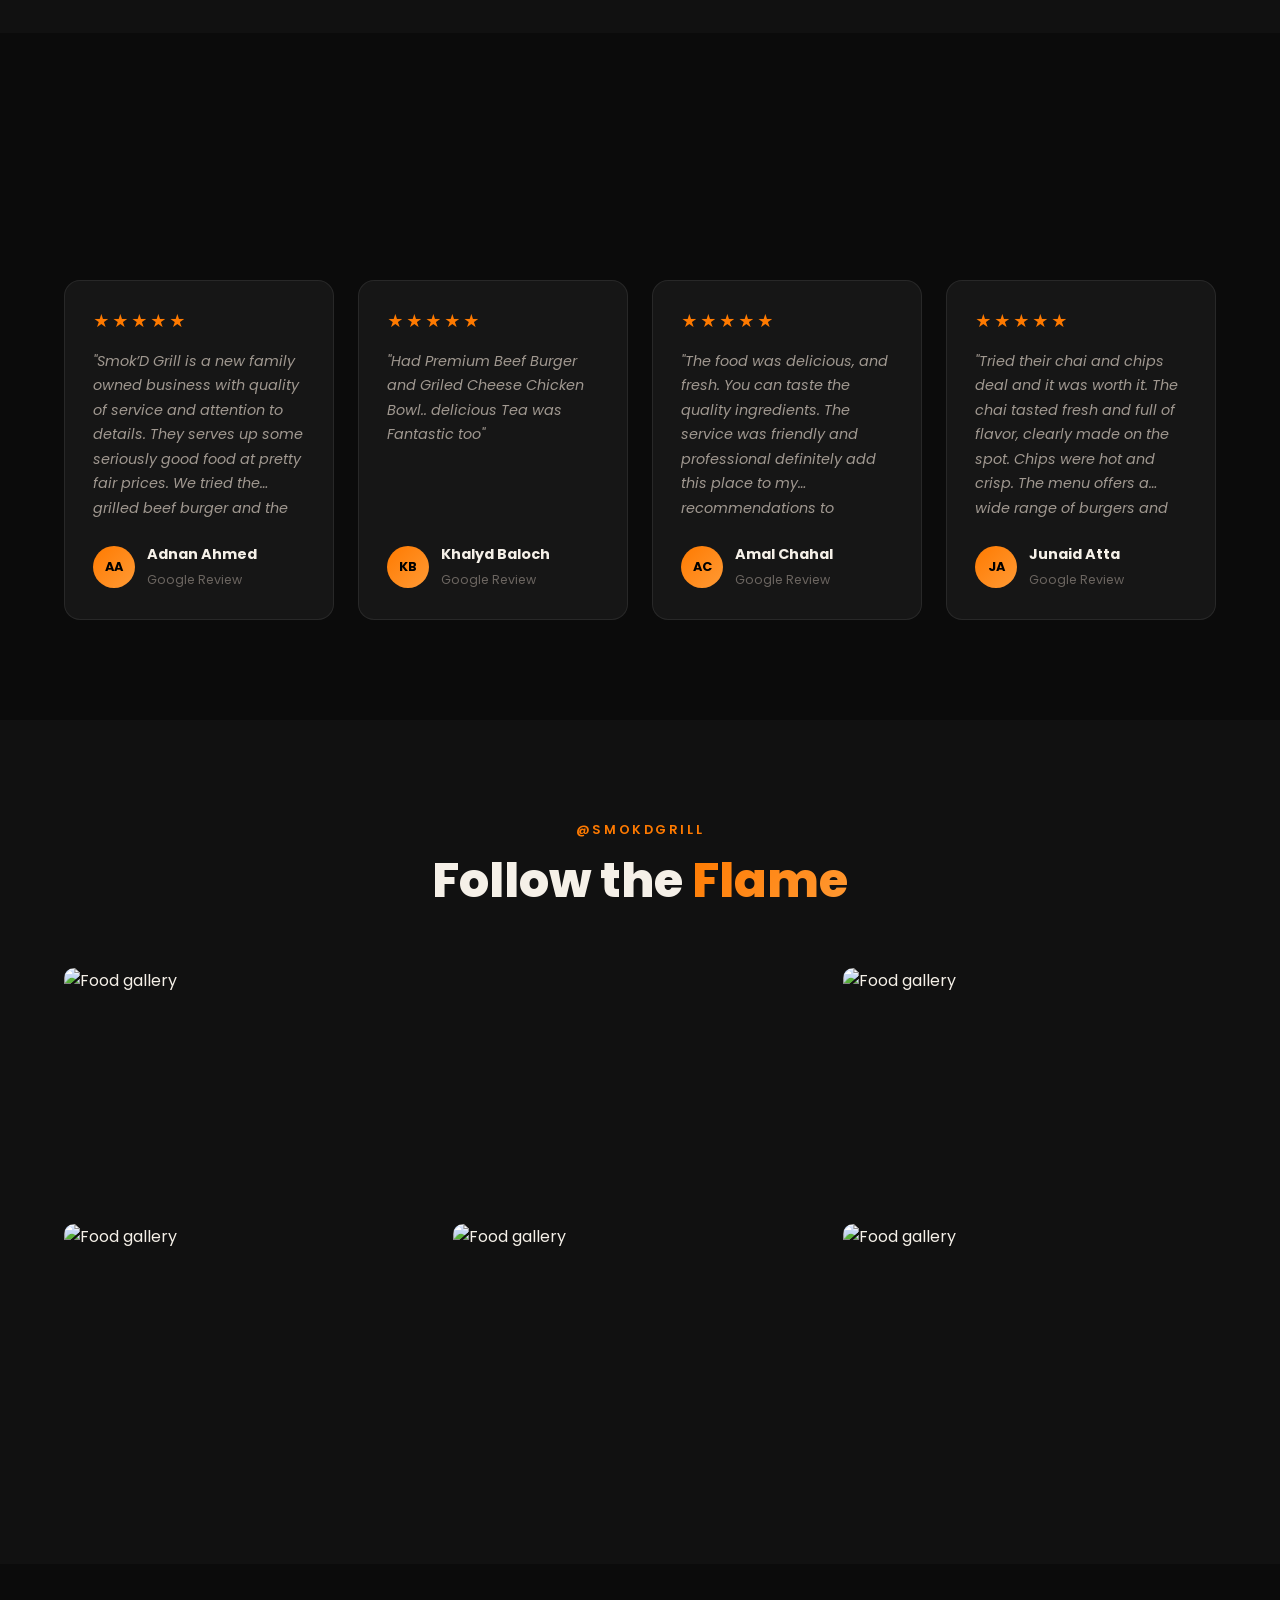
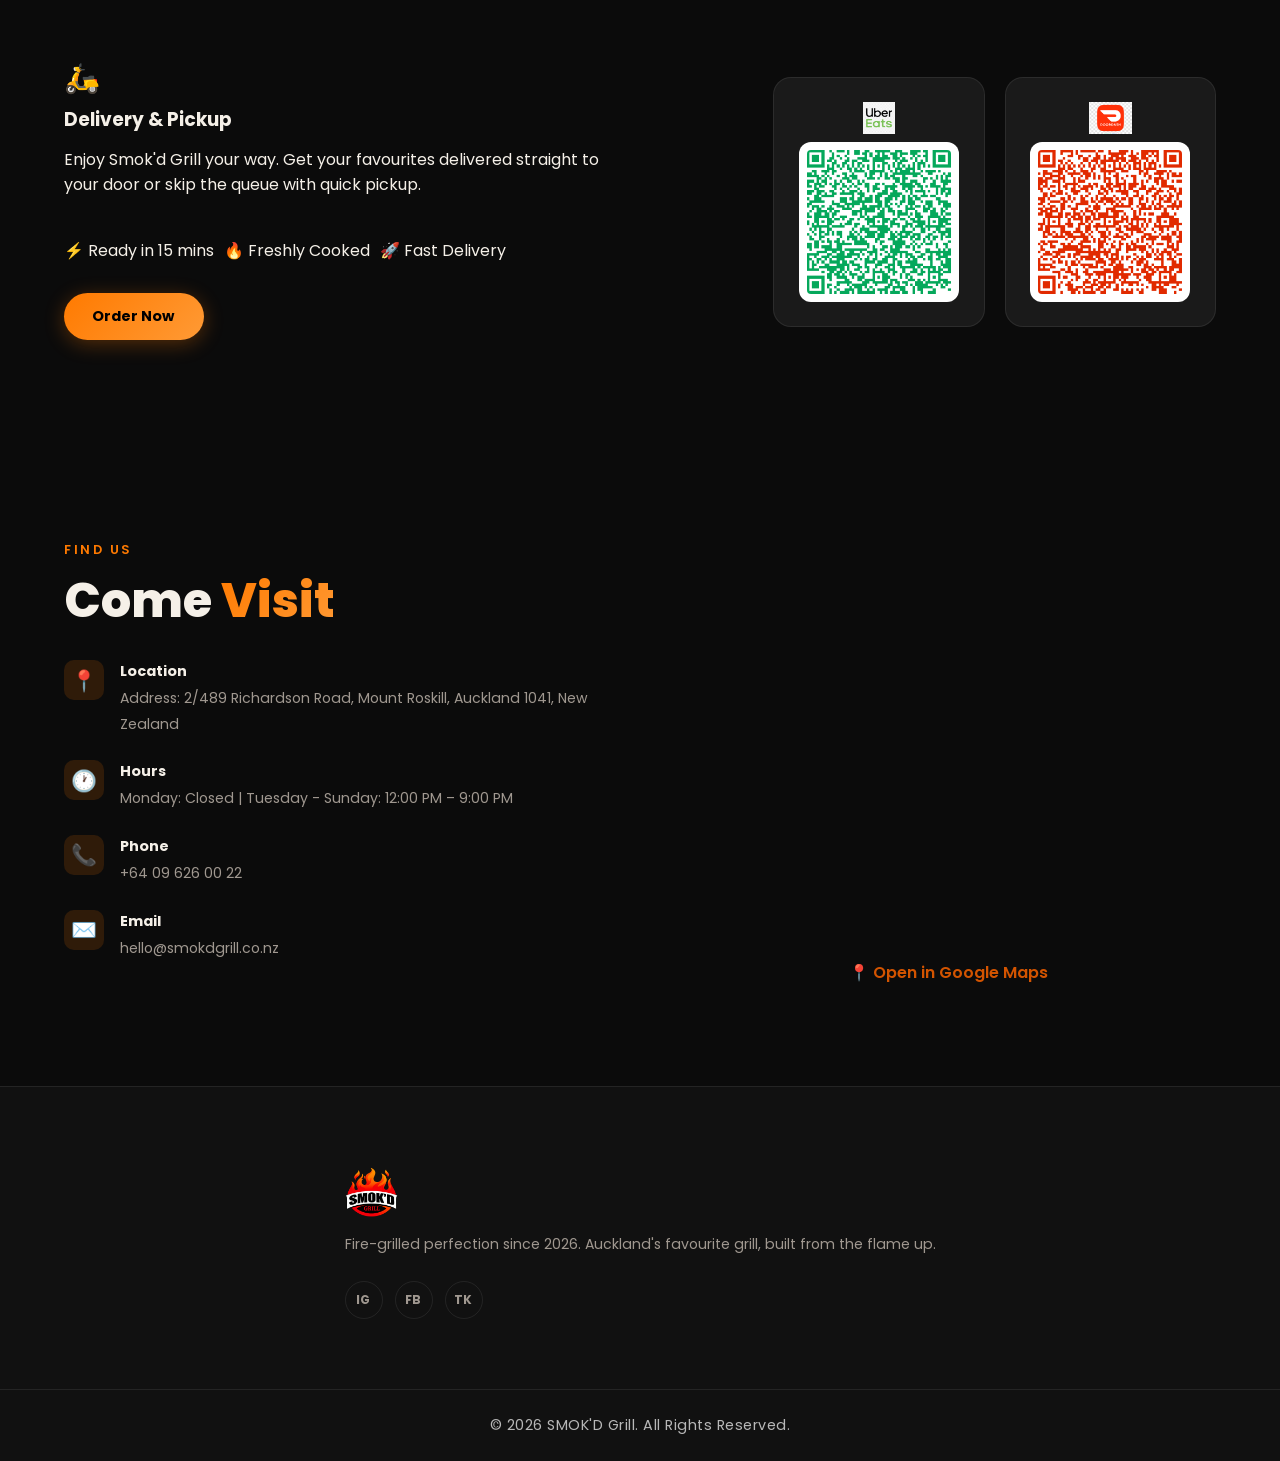
==== commit 77f4484b: "halal logo added" ====
--- a/index.html
+++ b/index.html
@@ -20,7 +20,9 @@
   <!-- LOADING SCREEN -->
   <div id="loader" class="loader">
     <div class="loader-inner">
-      <div class="loader-logo">SMOKD</div>
+      <a href="#" class="loader-logo">
+        <img src="images/ChatGPT Image Jul 1, 2026, 06_10_34 PM (1).png" alt="SMOK'D Grill">
+      </a>
       <div class="loader-bar">
         <div class="loader-fill"></div>
       </div>
@@ -33,18 +35,22 @@
 
       <!-- Logo -->
       <a href="#" class="nav-logo">
-        <img src="/images/ChatGPT Image Jul 1, 2026, 06_10_34 PM (1).png" alt="SMOK'D Grill">
+        <img src="images/ChatGPT Image Jul 1, 2026, 06_10_34 PM (1).png" alt="SMOK'D Grill">
       </a>
 
       <!-- Navigation -->
       <div class="nav-links" id="navLinks">
         <a href="#home">Home</a>
-        <a href="https://www.ordermeal.co.nz/smokd-grill/">Menu</a>
+        <a href="#menu">Menu</a>
         <a href="#about">About</a>
         <a href="#contact">Contact Us</a>
       </div>
-      <a href="https://www.ordermeal.co.nz/smokd-grill/" class="btn-nav large" style="color: white;">Order Now <span
-          class="arrow">→</span></a>
+      <a href="https://www.ordermeal.co.nz/smokd-grill/"
+   target="_blank"
+   rel="noopener noreferrer"
+   class="btn-primary large">
+    Order Now <span class="arrow">→</span>
+</a>
 
     </div>
   </nav>
@@ -62,14 +68,18 @@
       <p class="hero-sub reveal-up">Freshly grilled burgers, bowls, loaded fries<br />and signature meals crafted with
         fire.</p>
       <div class="hero-cta reveal-up">
-        <a href="https://www.ordermeal.co.nz/smokd-grill/" class="btn-primary large">Order Now <span
-            class="arrow">→</span></a>
+        <a href="https://www.ordermeal.co.nz/smokd-grill/"
+   target="_blank"
+   rel="noopener noreferrer"
+   class="btn-primary large">
+    Order Now <span class="arrow">→</span>
+</a>
         <a href="#menu" class="btn-ghost large">Explore Menu</a>
       </div>
       <div class="hero-stats reveal-up">
         <div class="stat"><strong>50+</strong><span>Menu Items</span></div>
         <div class="stat-divider"></div>
-        <div class="stat"><strong>4.9★</strong><span>Rating</span></div>
+        <div class="stat"><strong>4.6★</strong><span>Rating</span></div>
         <div class="stat-divider"></div>
         <div class="stat"><strong>15 min</strong><span>Avg Pickup</span></div>
       </div>
@@ -120,7 +130,7 @@
         </div>
         <div class="featured-card reveal-up" data-delay="100">
           <div class="featured-img-wrap">
-            <img src="/images/grilled_chicken_rice_bowl.png"
+            <img src="images/grilled_chicken_rice_bowl.png"
               alt="Grilled Chicken Bowl" loading="lazy" />
             <div class="featured-badge hot">🔥 Hot</div>
           </div>
@@ -157,9 +167,9 @@
     <div class="container about-grid">
       <div class="about-media reveal-left">
         <div class="about-img-stack">
-          <img src="/images/restaurant-main.png"
+          <img src="images/restaurant-main.png"
             alt="Restaurant grill" class="about-img-main" loading="lazy" />
-          <img src="/images/grilled lamb salad.png"
+          <img src="images/grilled lamb salad.png"
             alt="Grill close-up" class="about-img-float" loading="lazy" />
         </div>
         <div class="about-badge-float">
@@ -180,7 +190,7 @@
           <div class="pillar">
             <div class="pillar-icon">🥩</div>
             <strong>Local Sourcing</strong>
-            <span>NZ grass-fed beef</span>
+            <span>100% Halal hand slaughtered chicken</span>
           </div>
           <div class="pillar">
             <div class="pillar-icon">🔥</div>
@@ -344,29 +354,37 @@
                 <!-- RIGHT -->
                 <div class="delivery-qr-area">
 
-                    <div class="qr-card">
-                        <div class="platform-logo-wrap">
-                            <img class="platform-logo"
-                                src="/images/uber-eats-logo.jpg"
-                                alt="Uber Eats">
-                        </div>
-                        <img class="qr-img"
-                            src="/images/ubereats-qr-code.png"
-                            alt="Uber Eats QR code">
-                    </div>
-
-                    <div class="qr-card">
-                        <div class="platform-logo-wrap">
-                            <img class="platform-logo"
-                                src="/images/door-dash-logo.png"
-                                alt="DoorDash">
-                        </div>
-                        <img class="qr-img"
-                            src="/images/doordash-qr-code.png"
-                            alt="DoorDash QR code">
-                    </div>
-
-                </div>
+    <!-- Uber Eats -->
+    <div class="qr-card">
+        <a href="https://www.ubereats.com/nz/store/smokd-grill/RyW37IZqQRuV0YYHqYgJdQ?diningMode=DELIVERY&ps=1&sc=SEARCH_SUGGESTION" target="_blank" rel="noopener noreferrer" style="cursor: pointer; display: flex; flex-direction: column; align-items: center; gap: 8px;">
+            <div class="platform-logo-wrap">
+                <img class="platform-logo"
+                     src="images/uber-eats-logo.jpg"
+                     alt="Uber Eats">
+            </div>
+
+            <img class="qr-img"
+                 src="images/ubereats-qr-code.png"
+                 alt="Uber Eats QR code">
+        </a>
+    </div>
+
+    <!-- DoorDash -->
+    <div class="qr-card">
+        <a href="https://www.doordash.com/store/smok'd-grill-auckland-42329607/104503946/?event_type=autocomplete&pickup=false" target="_blank" rel="noopener noreferrer" style="cursor: pointer; display: flex; flex-direction: column; align-items: center; gap: 8px;">
+            <div class="platform-logo-wrap">
+                <img class="platform-logo"
+                     src="images/door-dash-logo.png"
+                     alt="DoorDash">
+            </div>
+
+            <img class="qr-img"
+                 src="images/doordash-qr-code.png"
+                 alt="DoorDash QR code">
+        </a>
+    </div>
+
+</div>
 
             </div>
 
@@ -411,7 +429,7 @@
         </iframe>
 
         <div class="map-link">
-          <a href="https://www.google.com/maps/search/?api=1&query=489+Richardson+Road,+Mount+Roskill,+Auckland+1041,+New+Zealand"
+          <a href="https://www.google.com/maps/place/Smok%E2%80%99D+Grill/@-36.9156659,174.7305745,558m/data=!3m2!1e3!4b1!4m6!3m5!1s0x6d0d47d6a7be2015:0x1fb1170126b3e790!8m2!3d-36.9156659!4d174.7305745!16s%2Fg%2F11z1ftg_5v?entry=ttu&g_ep=EgoyMDI2MDcwNy4wIKXMDSoASAFQAw%3D%3D"
             target="_blank" rel="noopener noreferrer">
             📍 Open in Google Maps
           </a>
@@ -420,30 +438,30 @@
     </div>
   </section>
 
-  <!-- FOOTER -->
-  <footer class="footer">
-    <div class="container footer-grid">
-      <div class="footer-brand">
-        <a href="#" class="nav-logo">
-          <img src="/images/ChatGPT Image Jul 1, 2026, 06_10_34 PM (1).png" alt="SMOK'D Grill">
-        </a>
-        <p>Fire-grilled perfection since 2026. Auckland's favourite grill, built from the flame up.</p>
-        <div class="social-links">
-          <a href="https://www.instagram.com/smokdgrillhalal/" aria-label="Instagram">IG</a>
-          <a href="https://www.facebook.com/profile.php?id=61572160443493" aria-label="Facebook">FB</a>
-          <a href="https://www.tiktok.com/@smokd.grill.halal?is_from_webapp=1&sender_device=pc" aria-label="TikTok">TK</a>
-        </div>
-      </div>
-      <div class="footer-col">
-        <h4>Menu</h4>
-        <a href="#menu">Beef Burgers</a>
-        <a href="#menu">Chicken Burgers</a>
-        <a href="#menu">Bowls</a>
-        <a href="#menu">Loaded Fries</a>
-        <a href="#menu">Sides & Drinks</a>
-      </div>
-    </div>
-  </footer>
+ <!-- FOOTER -->
+<footer class="footer">
+  <div class="container footer-grid">
+    <div class="footer-brand">
+      <a href="#" class="nav-logo">
+        <img src="images/ChatGPT Image Jul 1, 2026, 06_10_34 PM (1).png" alt="SMOK'D Grill">
+      </a>
+      <p>Fire-grilled perfection since 2026. Auckland's favourite grill, built from the flame up.</p>
+
+      <div class="social-links">
+        <a href="https://www.instagram.com/smokdgrillhalal/" target="_blank" rel="noopener noreferrer" aria-label="Instagram">IG</a>
+        <a href="https://www.facebook.com/profile.php?id=61572160443493" target="_blank" rel="noopener noreferrer" aria-label="Facebook">FB</a>
+        <a href="https://www.tiktok.com/@smokd.grill.halal?is_from_webapp=1&sender_device=pc" target="_blank" rel="noopener noreferrer" aria-label="TikTok">TK</a>
+      </div>
+    </div>
+  </div>
+
+  <!-- Copyright -->
+  <div class="footer-bottom">
+    <div class="container">
+      <p>&copy; 2026 SMOK'D Grill. All Rights Reserved.</p>
+    </div>
+  </div>
+</footer>
 
   <script src="menu-data.js"></script>
   <script src="app.js"></script>
--- a/style.css
+++ b/style.css
@@ -57,15 +57,15 @@
   transition: opacity 0.5s ease, visibility 0.5s ease;
 }
 .loader.out { opacity: 0; visibility: hidden; }
-.loader-inner { text-align: center; }
+.loader-inner { display: flex; flex-direction: column; align-items: center; justify-content: center; }
 .loader-logo {
-  font-size: 3rem; font-weight: 900; letter-spacing: 0.3em;
-  background: linear-gradient(135deg, var(--accent), var(--accent2));
-  -webkit-background-clip: text; -webkit-text-fill-color: transparent;
-  margin-bottom: 24px;
+   margin-bottom: 24px;
+}
+.loader-logo img {
+  width: 150px !important;
 }
 .loader-bar {
-  width: 200px; height: 3px; background: var(--bg3); border-radius: 2px; overflow: hidden;
+  width: 200px; height: 3px; background: var(--bg3); border-radius: 2px; overflow: hidden; 
 }
 .loader-fill {
   height: 100%; width: 0; background: var(--accent);
@@ -673,9 +673,22 @@
 
 /* ===================== FOOTER ===================== */
 .footer { background: var(--bg2); border-top: 1px solid var(--border); padding: 80px 0 0; }
-.footer-grid { display: grid; grid-template-columns: 2fr 1fr; gap: 60px; margin-bottom: 60px; }
+.footer-grid { display: flex; justify-content: center; align-items: center; padding-bottom: 30px; }
 .footer-brand .nav-logo { font-size: 1.4rem; margin-bottom: 16px; display: block; }
 .footer-brand p { font-size: 0.88rem; color: var(--text2); line-height: 1.7; margin-bottom: 24px; }
+.footer-bottom {
+  margin-top: 40px;
+  padding: 20px 0;
+  border-top: 1px solid rgba(255, 255, 255, 0.1);
+  text-align: center;
+}
+
+.footer-bottom p {
+  margin: 0;
+  color: rgba(255, 255, 255, 0.7);
+  font-size: 0.9rem;
+  letter-spacing: 0.5px;
+}
 .social-links { display: flex; gap: 12px; }
 .social-links a {
   width: 38px; height: 38px; border-radius: 50%;
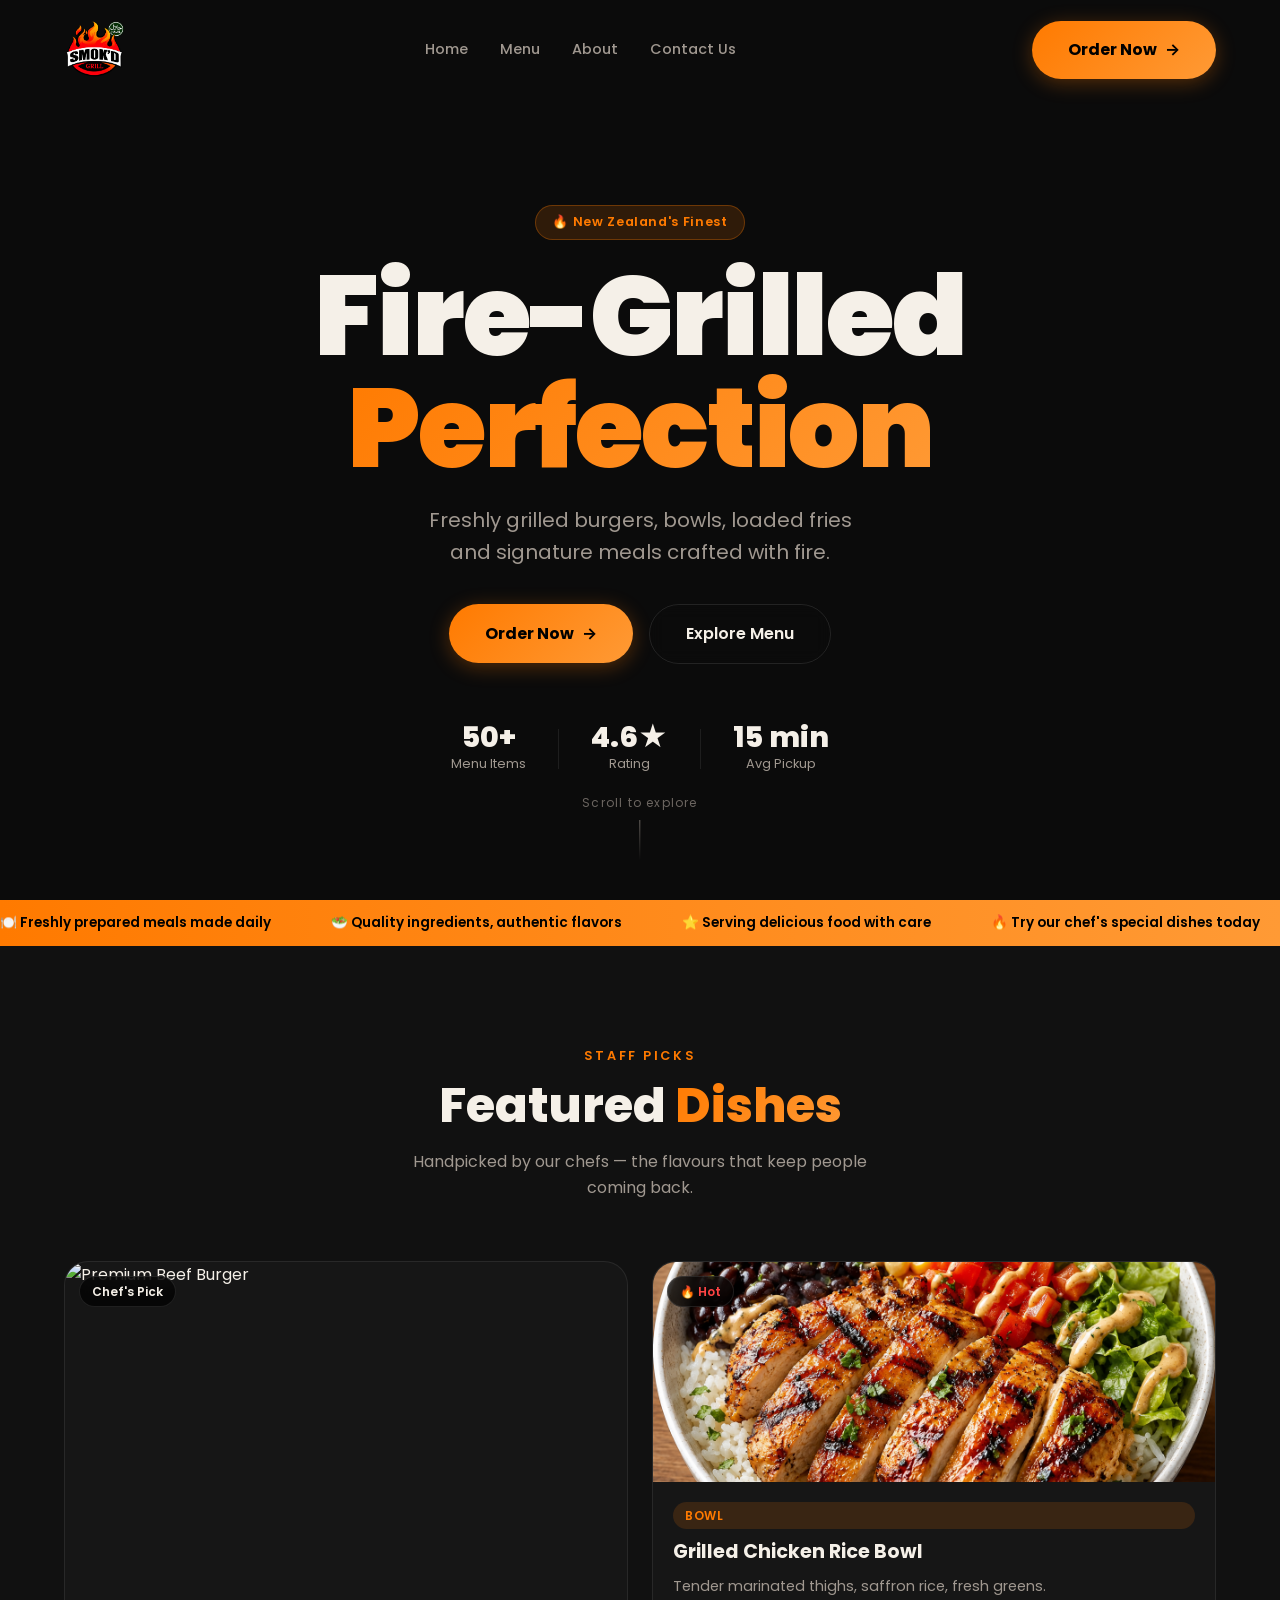
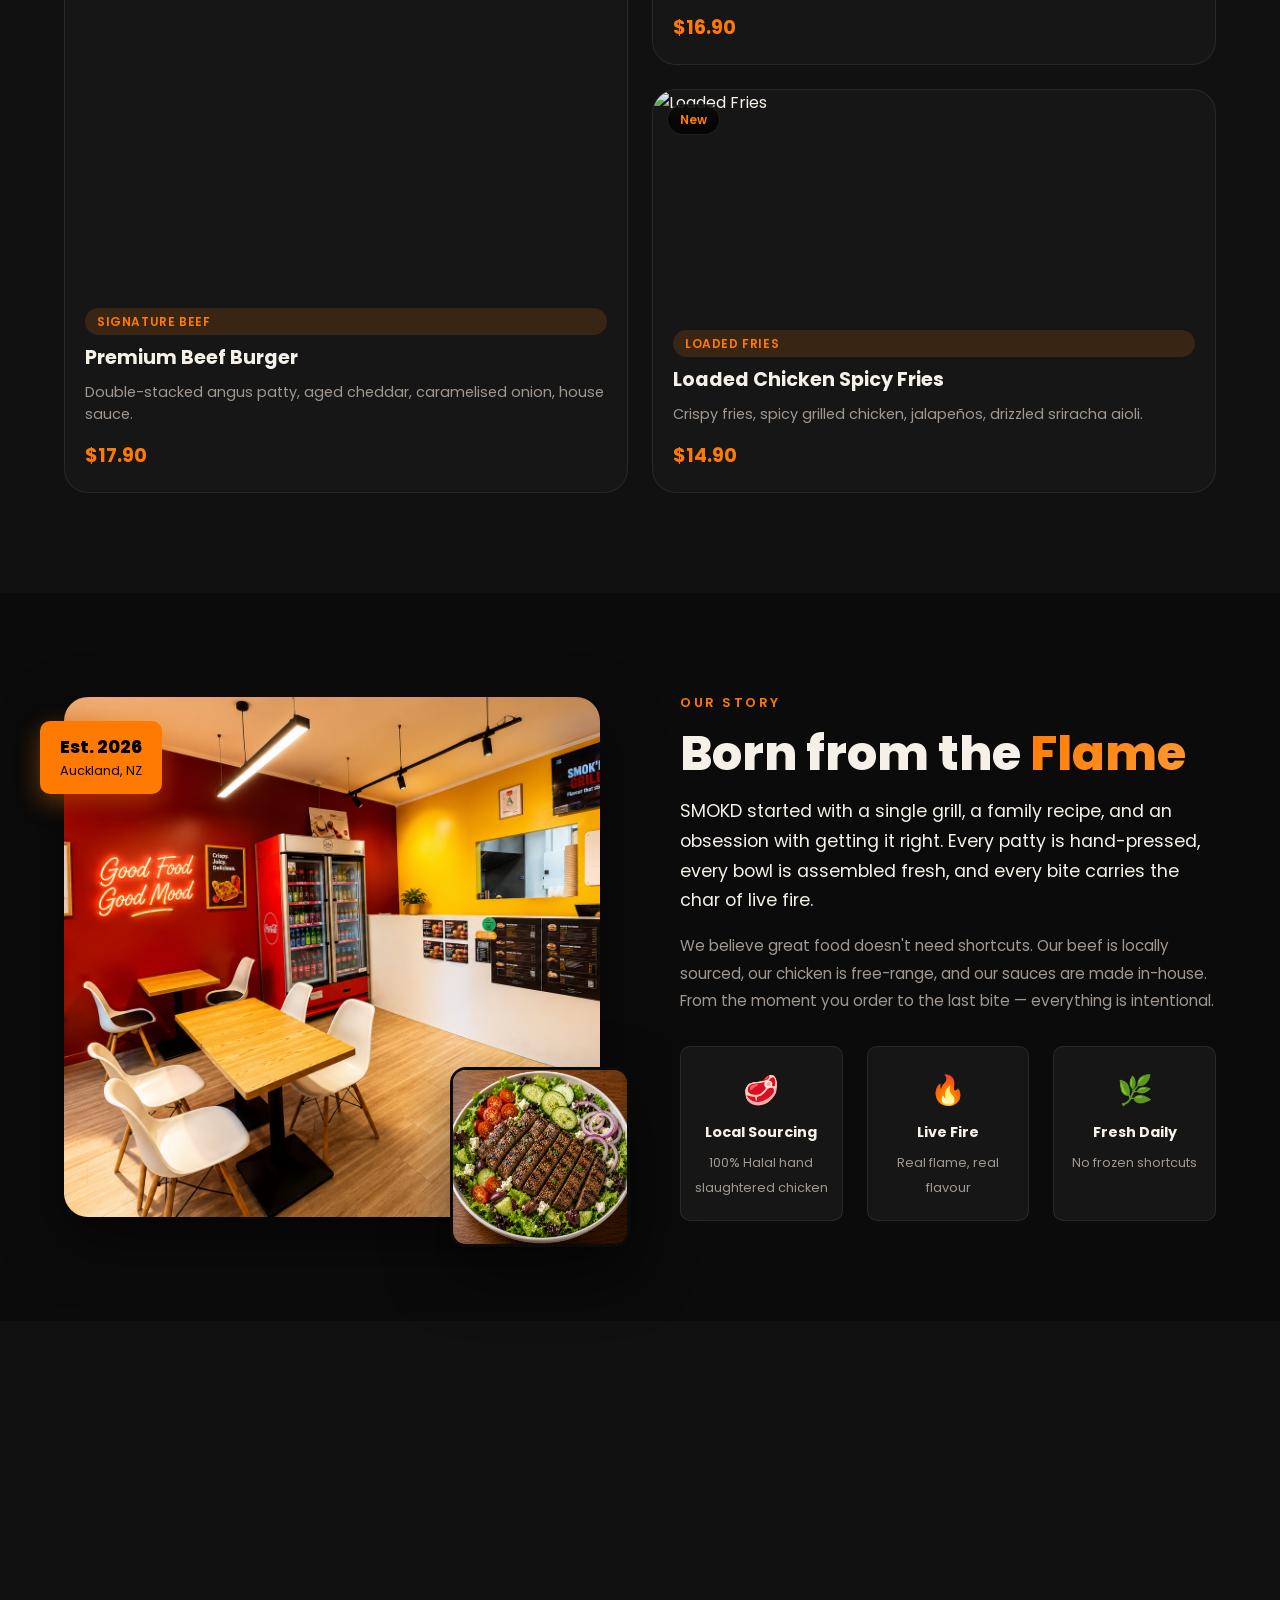
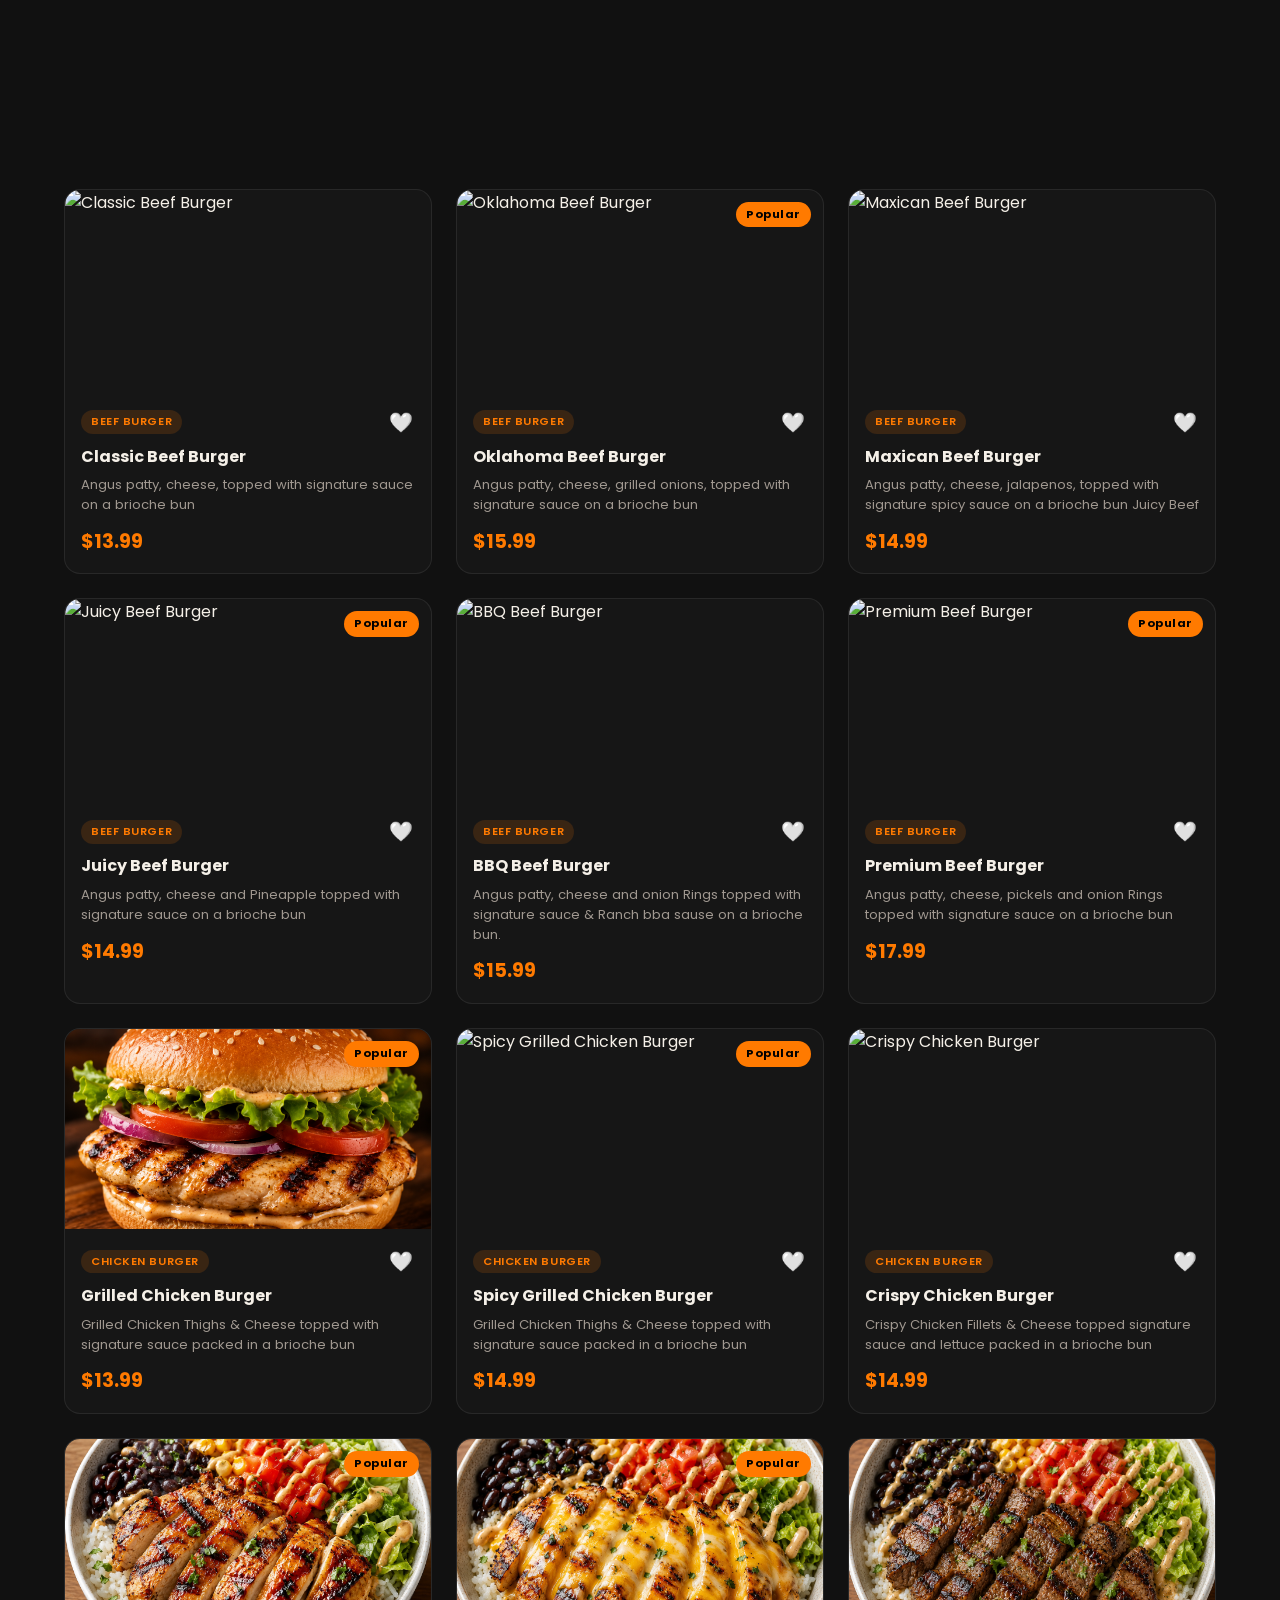
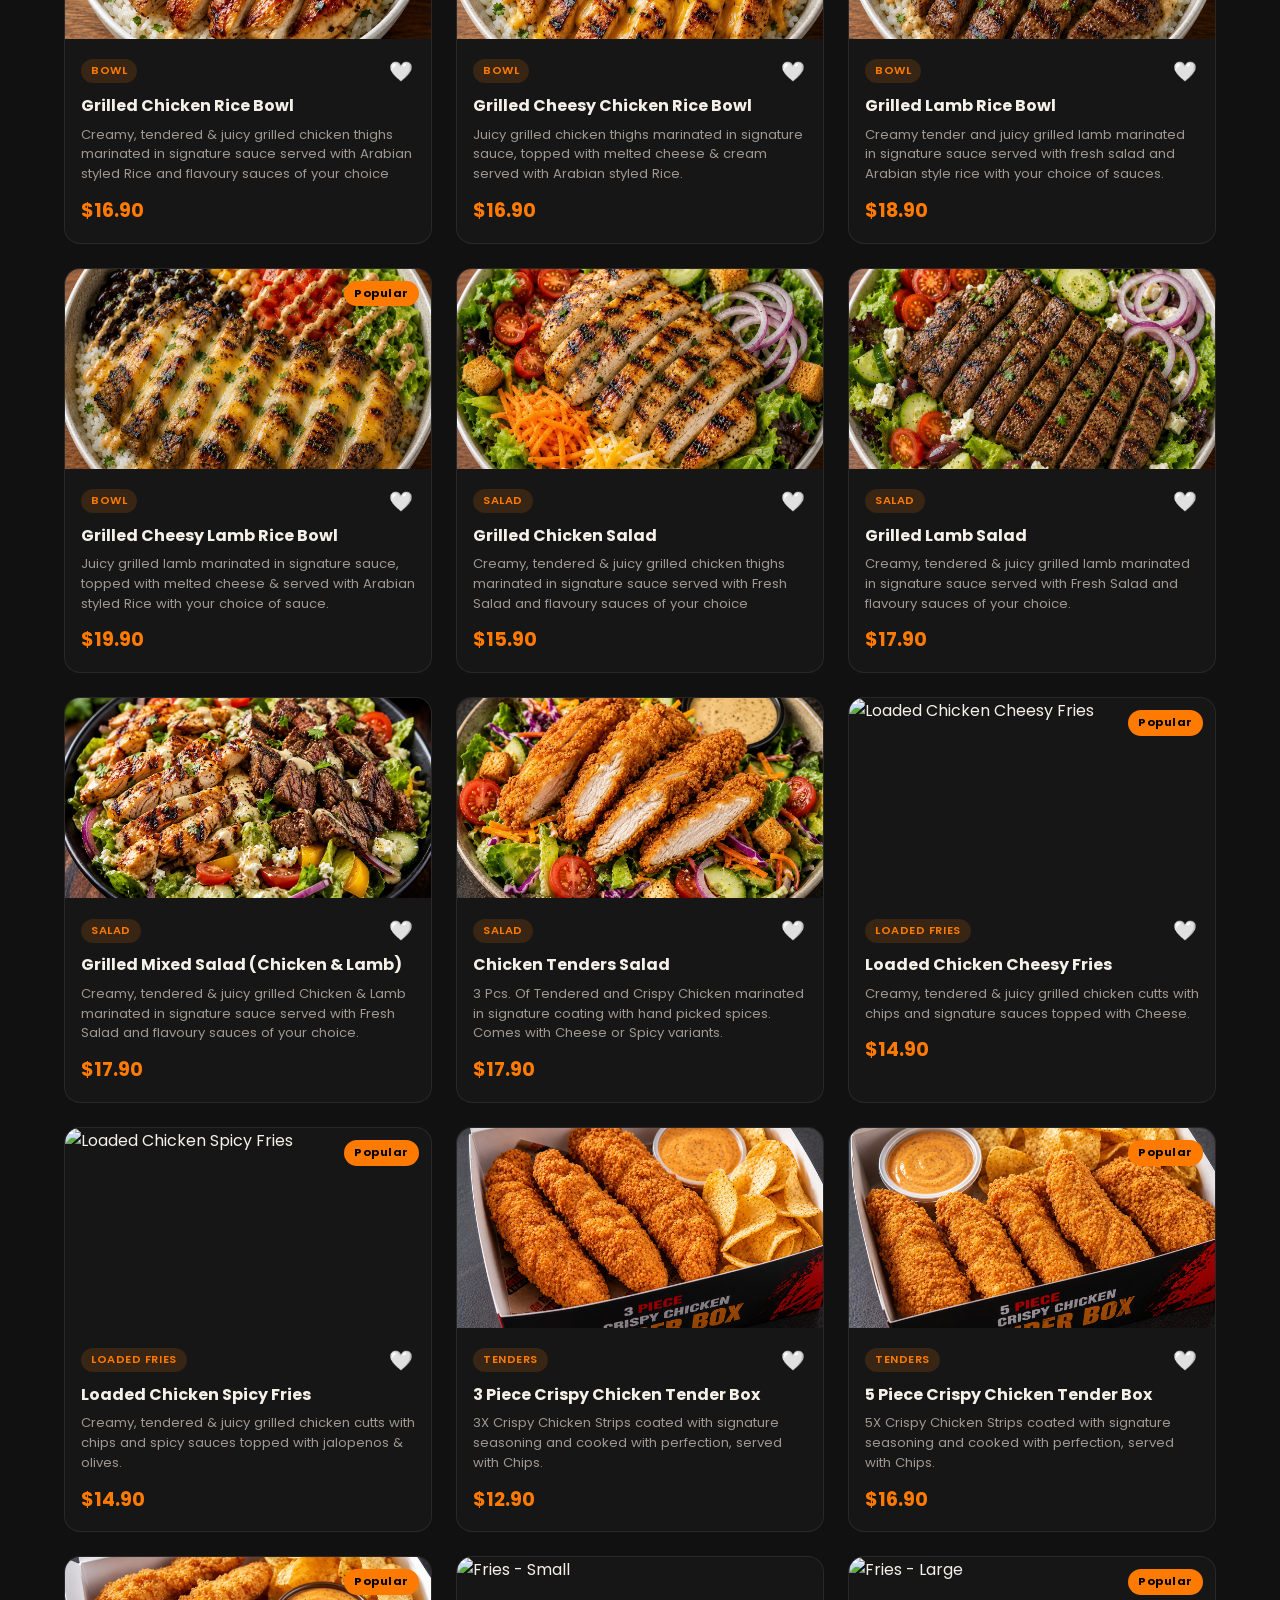
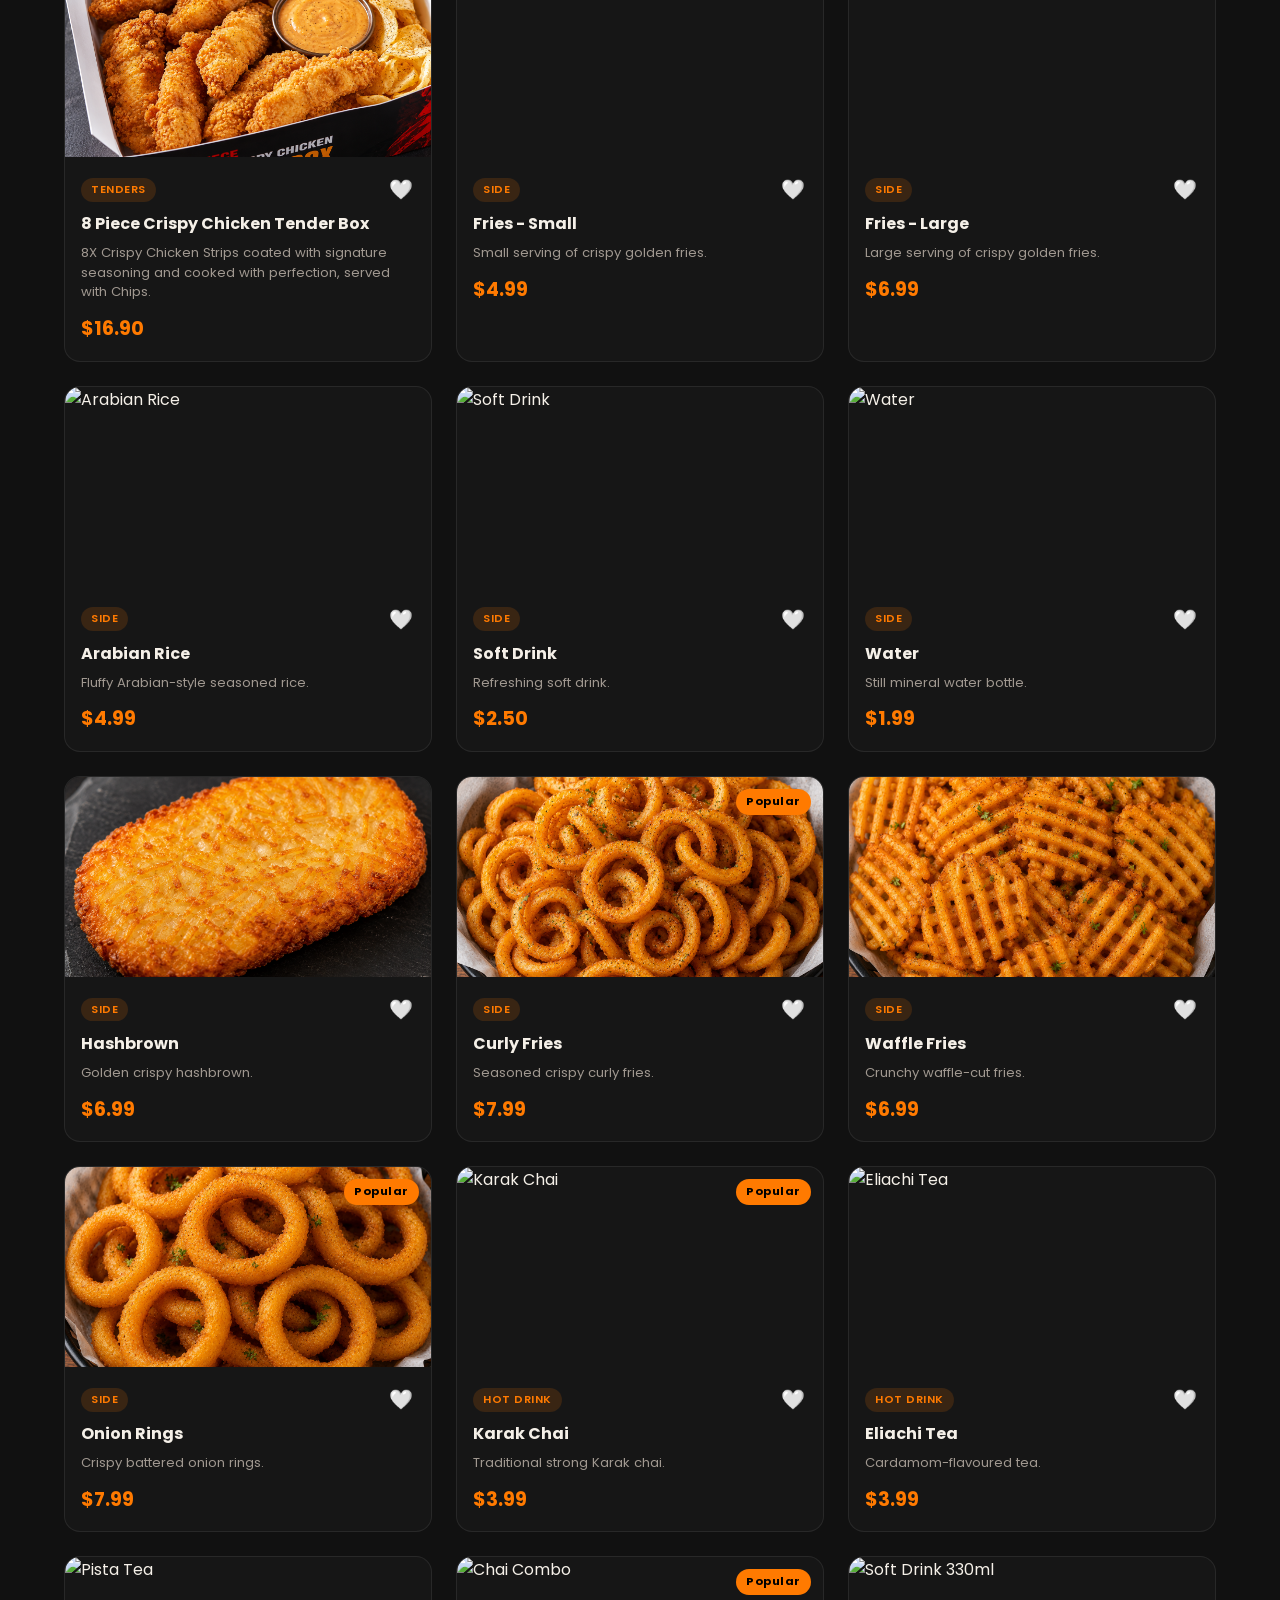
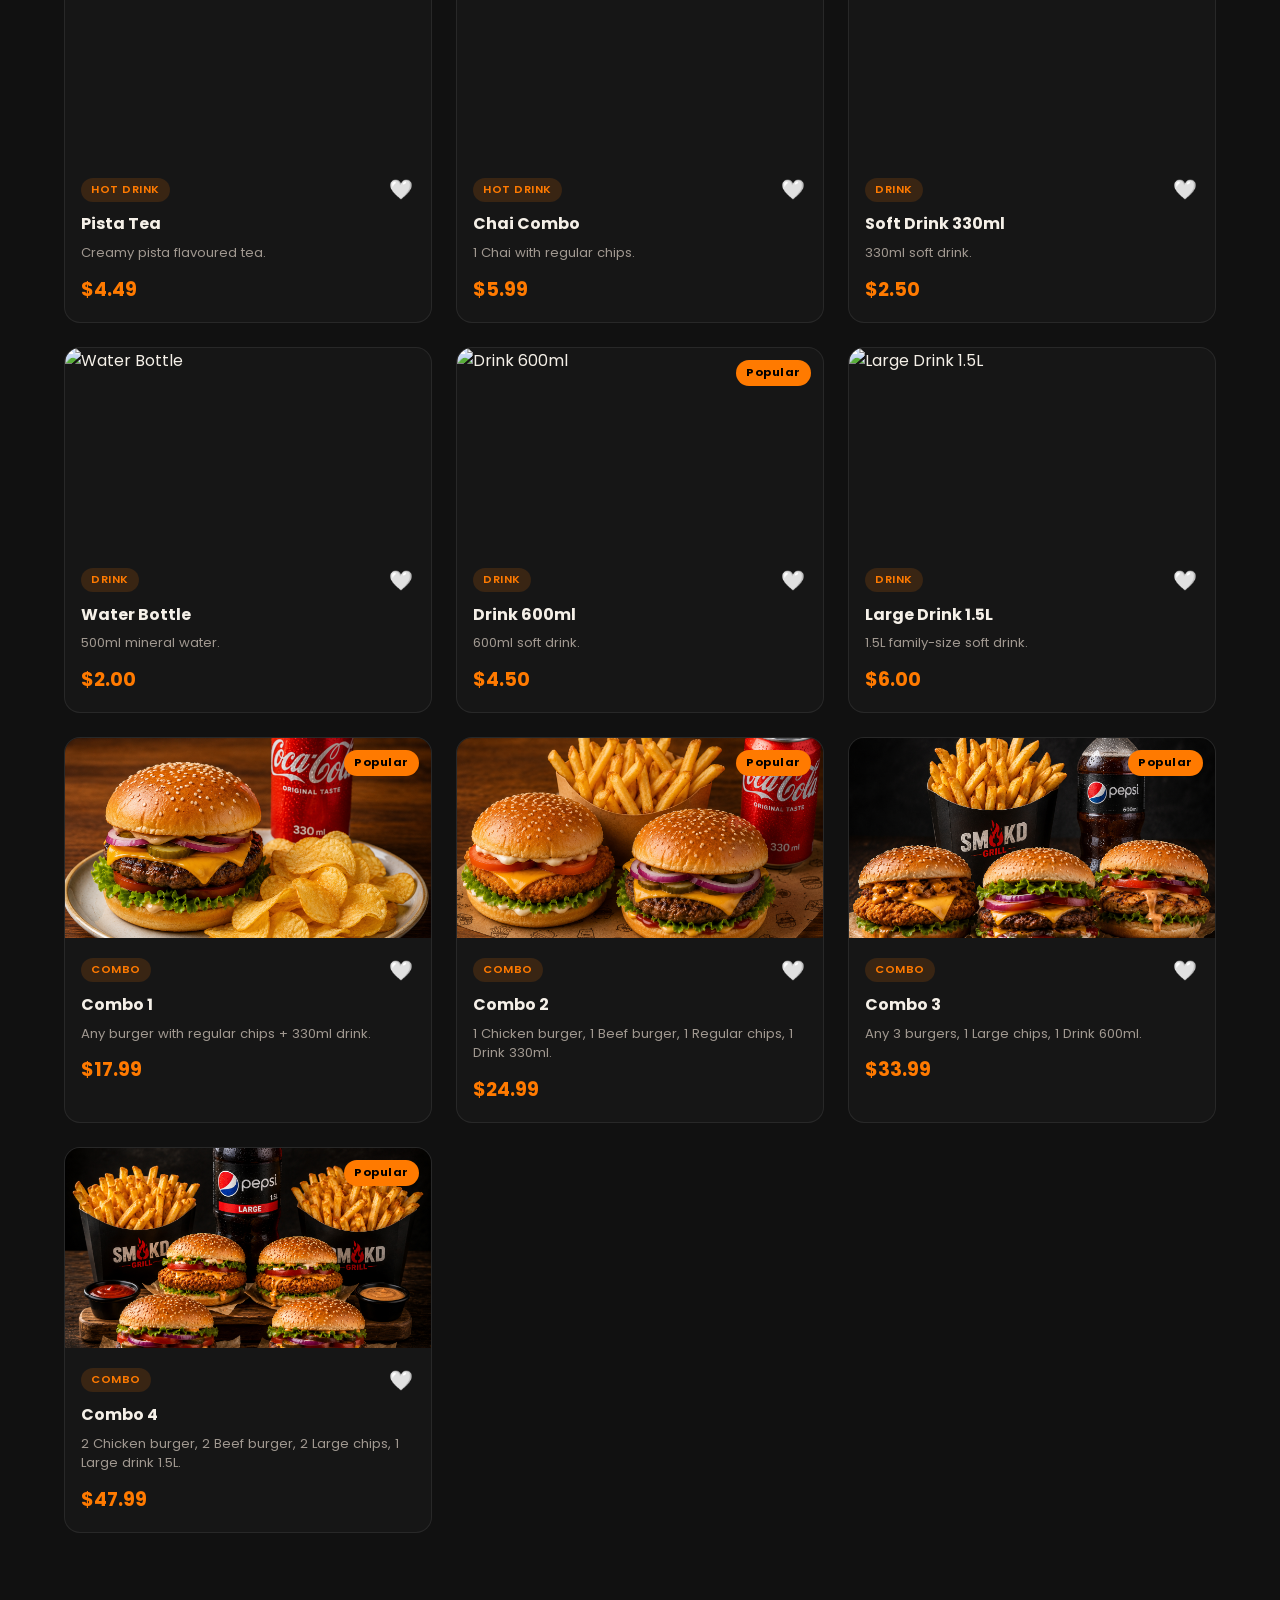
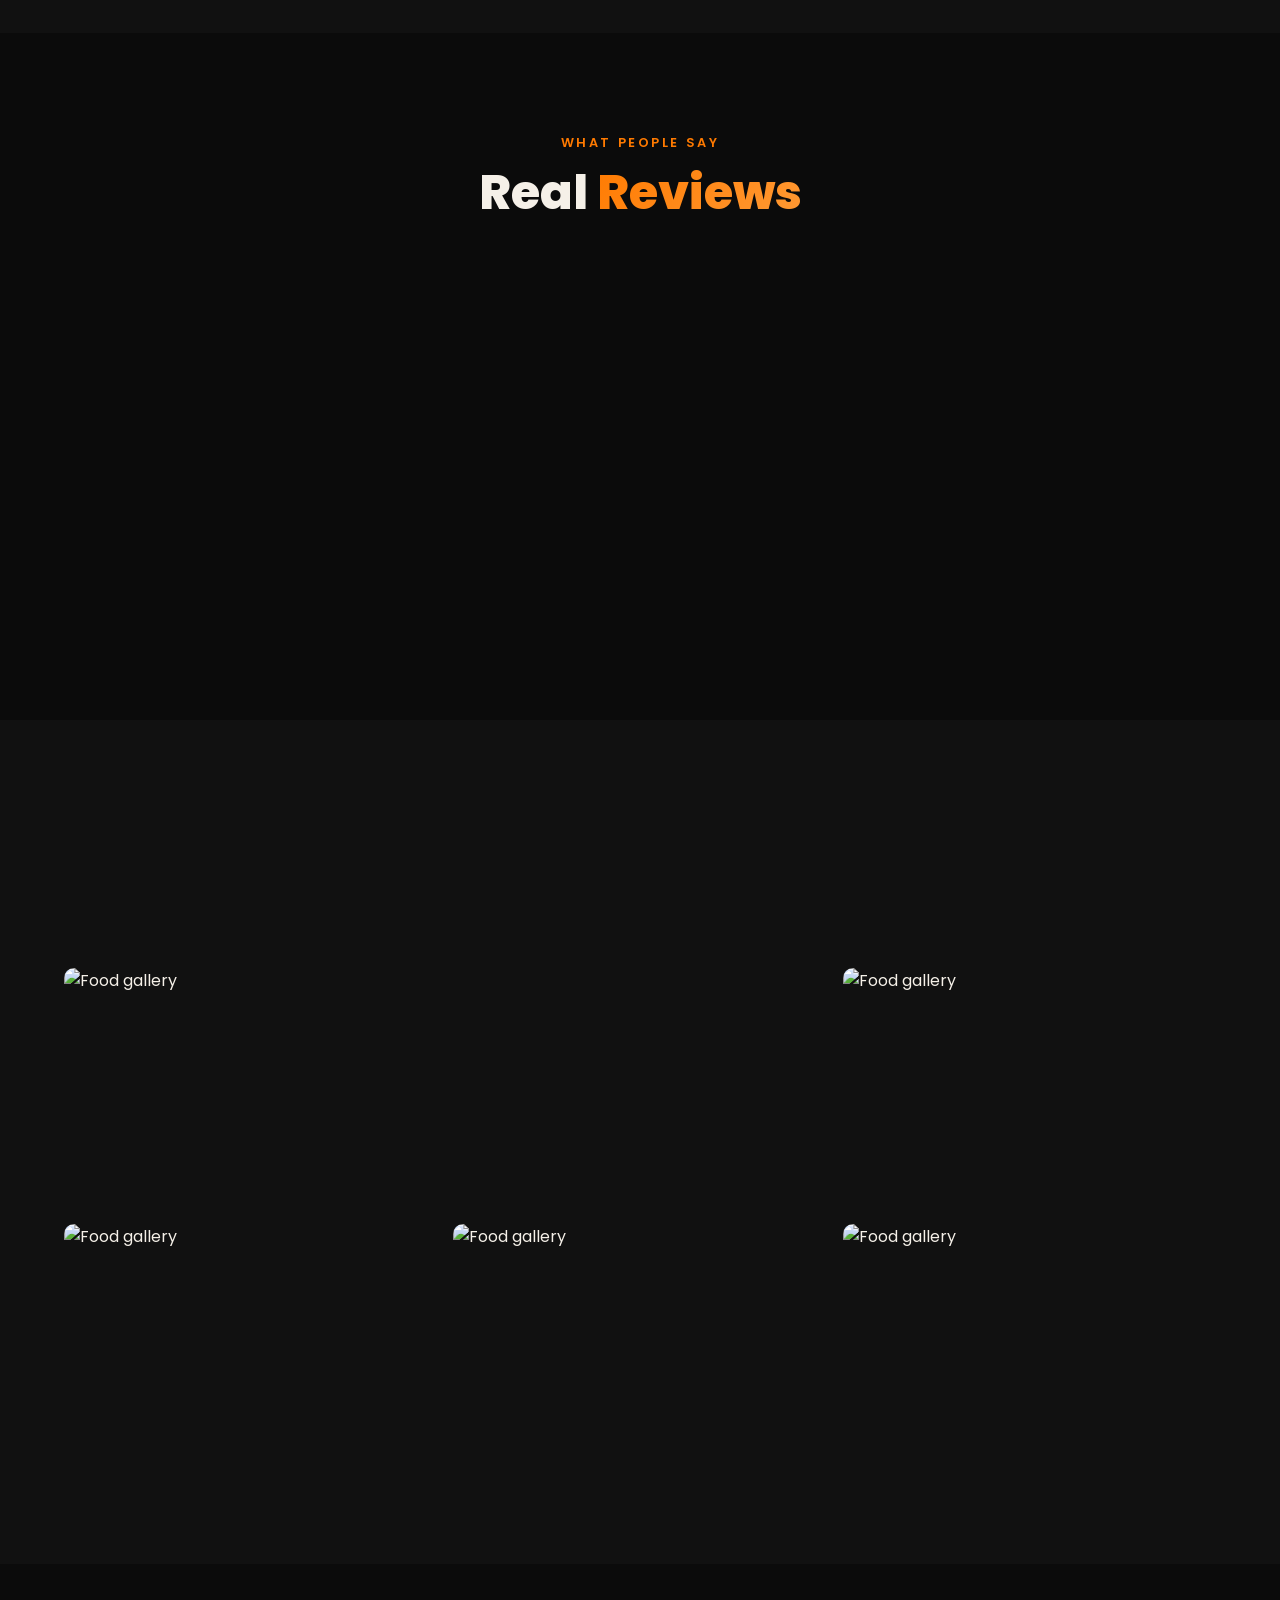
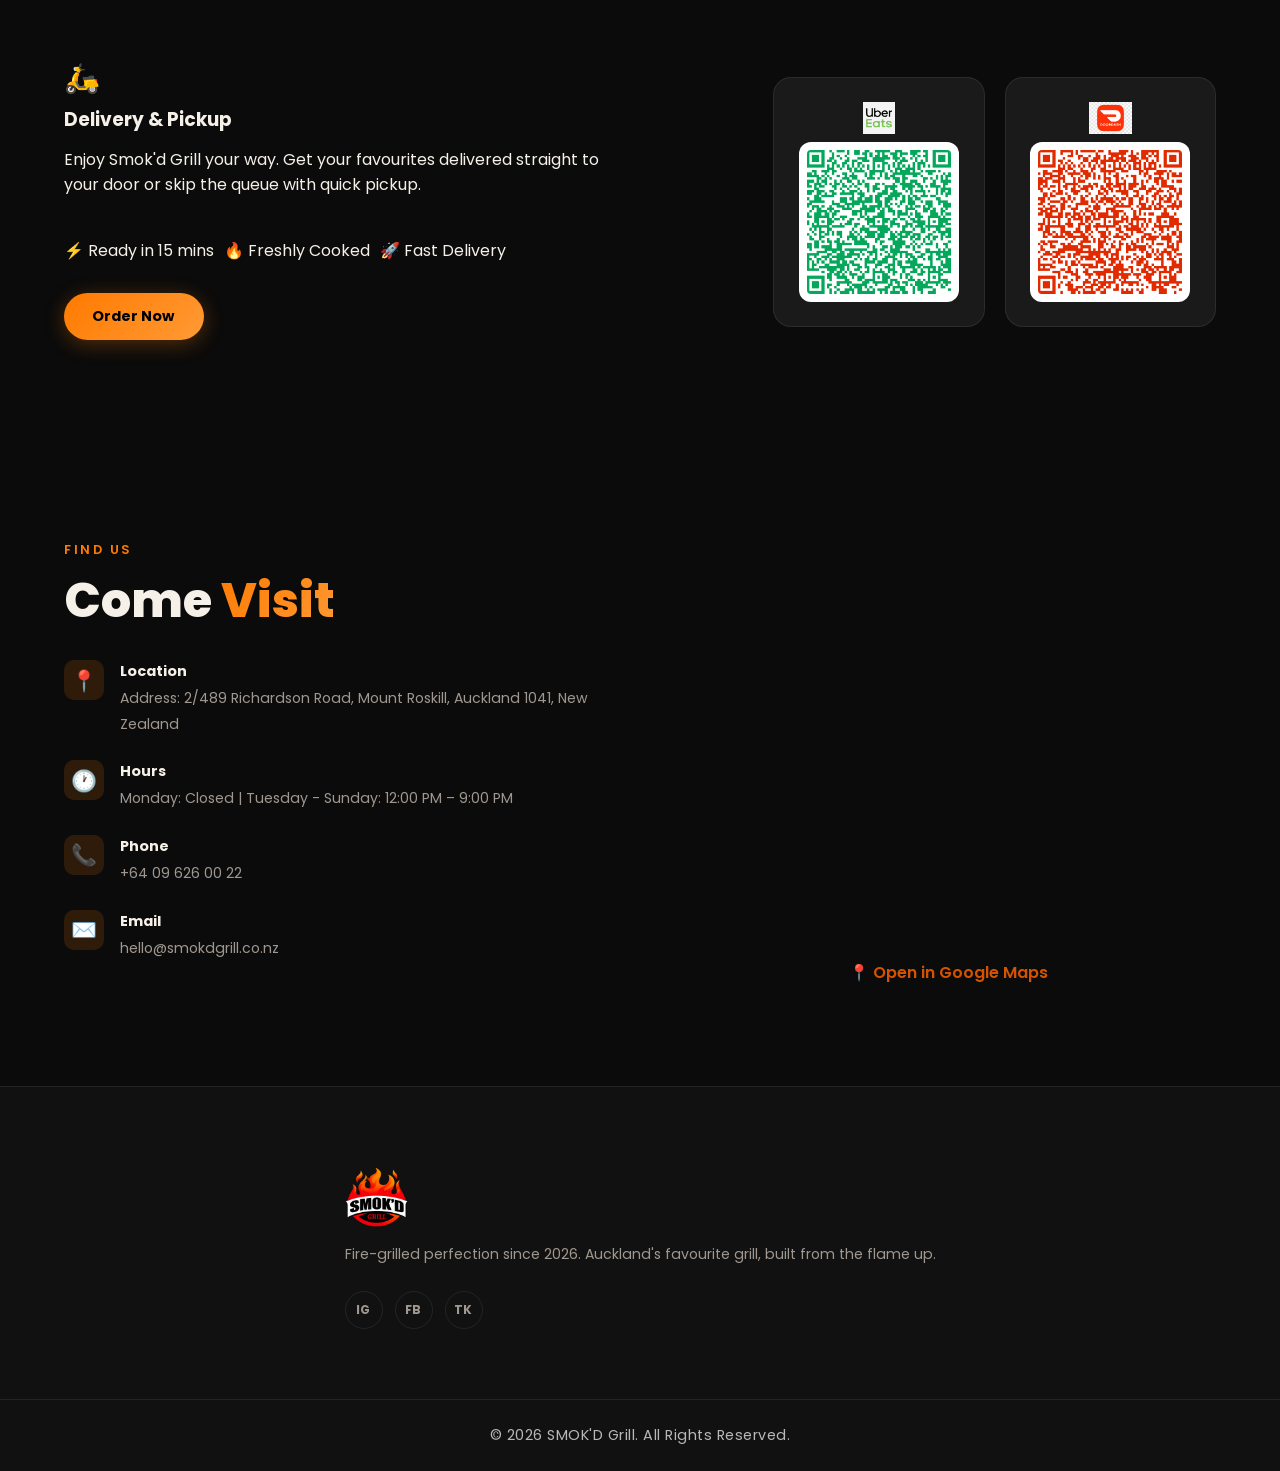
==== commit ae67b951: "new changes" ====
--- a/index.html
+++ b/index.html
@@ -35,7 +35,7 @@
 
       <!-- Logo -->
       <a href="#" class="nav-logo">
-        <img src="images/ChatGPT Image Jul 1, 2026, 06_10_34 PM (1).png" alt="SMOK'D Grill">
+        <img src="images/navbar-logo.png" alt="SMOK'D Grill">
       </a>
 
       <!-- Navigation -->
--- a/style.css
+++ b/style.css
@@ -152,7 +152,7 @@
 }
 
 .nav-logo img{
-    height:50px;     /* Adjust if needed */
+    height:60px;     /* Adjust if needed */
     width:auto;
     display:block;
 }
